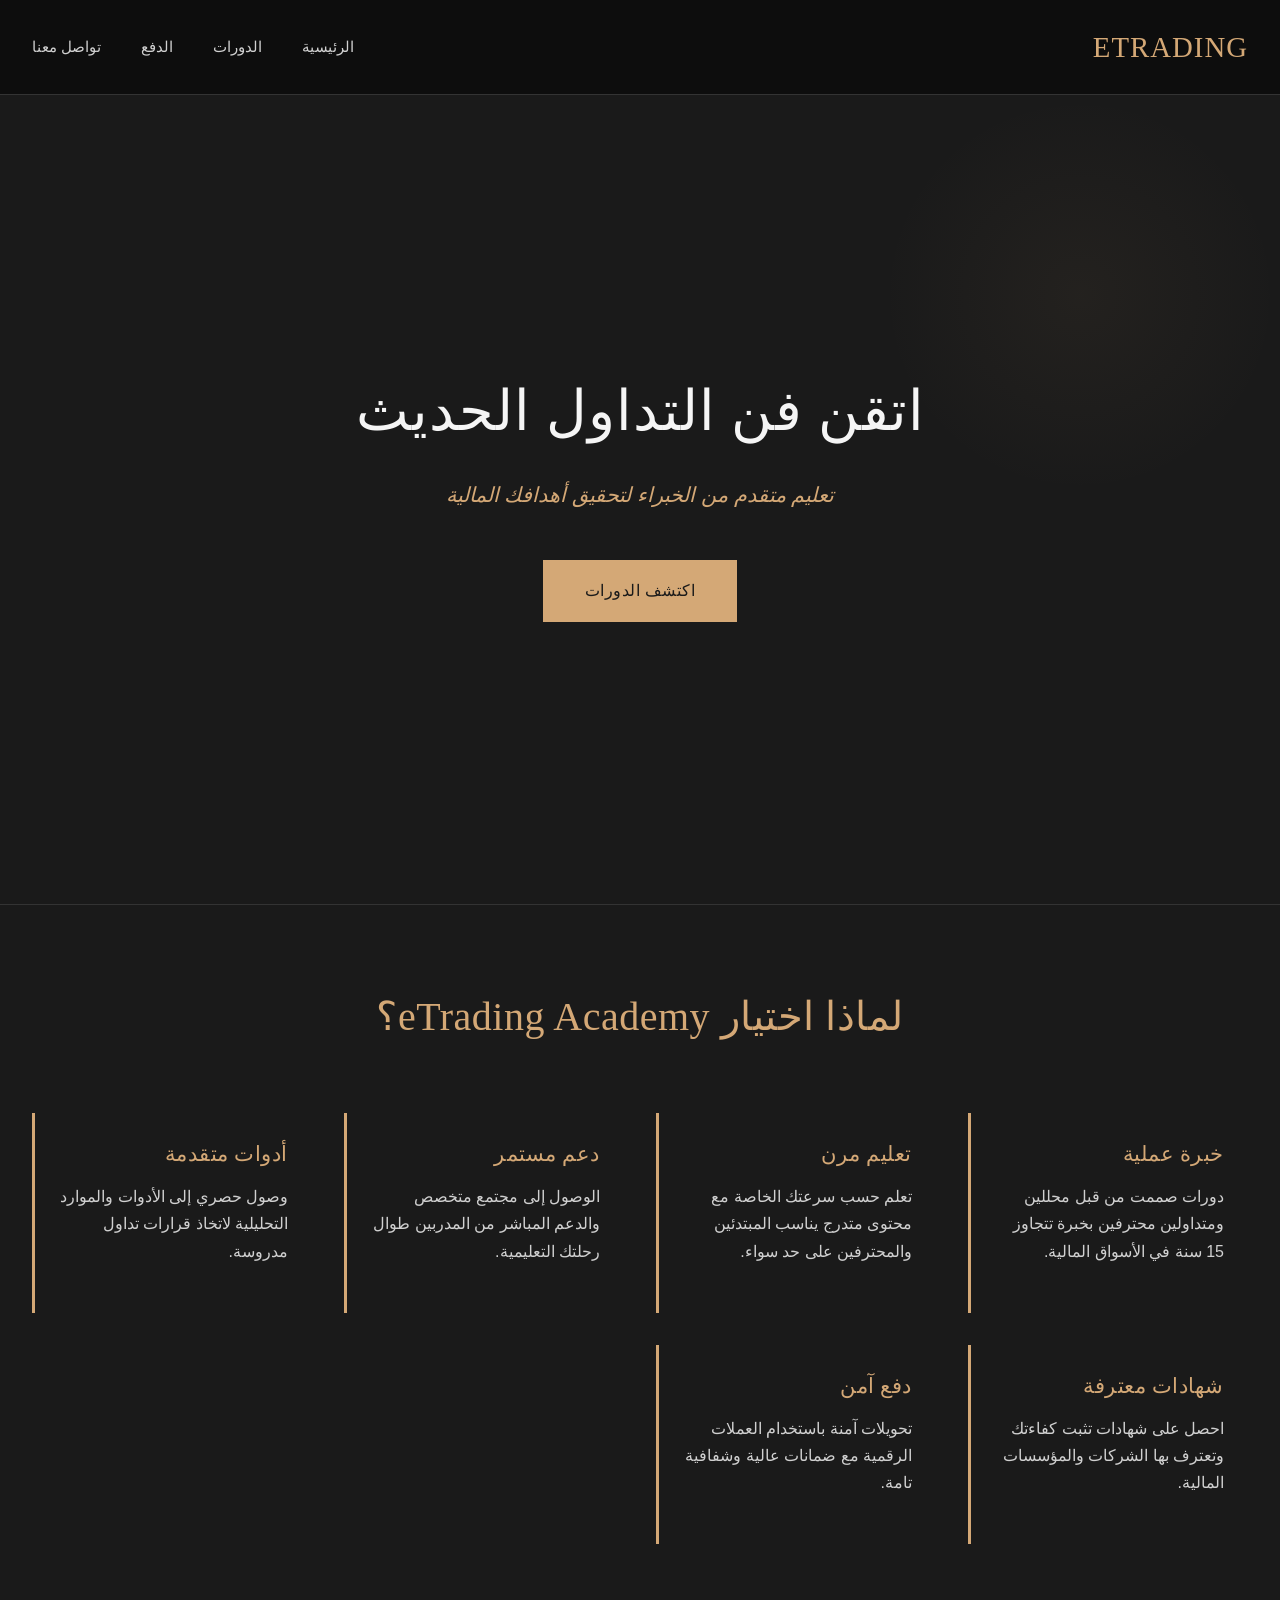
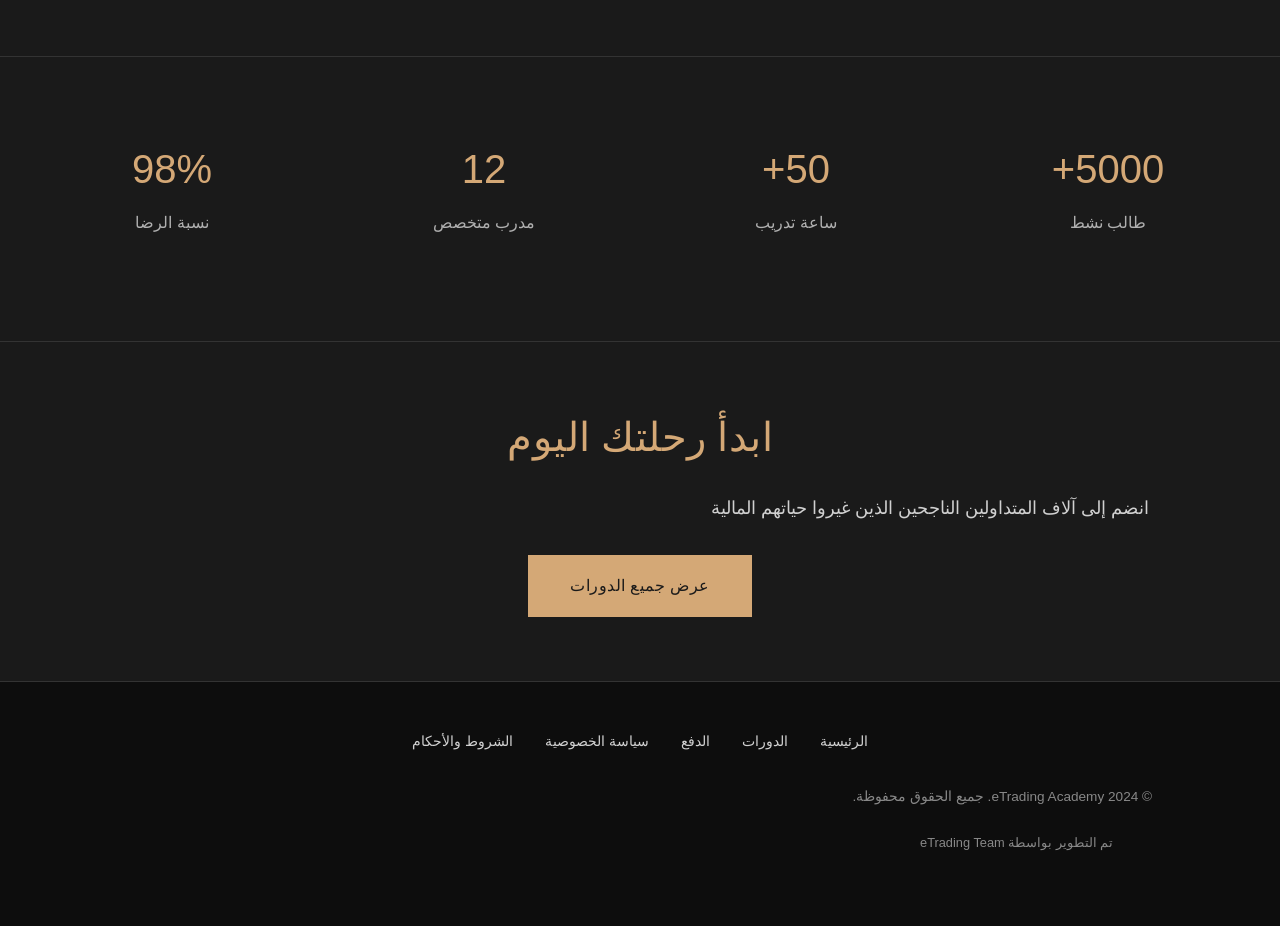
==== index.html @ ca40cffa "Add files via upload" ====
<!DOCTYPE html>
<html lang="ar" dir="rtl">
<head>
  <meta charset="UTF-8">
  <meta name="viewport" content="width=device-width, initial-scale=1.0">
  <meta name="description" content="أكاديمية إيترايدينج - تعليم التداول الاحترافي">
  <title>eTrading Academy - أكاديمية التداول الاحترافية</title>
  <link rel="stylesheet" href="styles.css">
</head>
<body>
  <!-- Navigation -->
  <header>
    <nav class="container">
      <a href="index.html" class="logo">ETRADING</a>
      <ul>
        <li><a href="index.html">الرئيسية</a></li>
        <li><a href="courses.html">الدورات</a></li>
        <li><a href="payment.html">الدفع</a></li>
        <li><a href="#contact">تواصل معنا</a></li>
      </ul>
    </nav>
  </header>

  <!-- Hero Section -->
  <section class="hero">
    <div class="hero-content container">
      <h1>اتقن فن التداول الحديث</h1>
      <p class="hero-subtitle">تعليم متقدم من الخبراء لتحقيق أهدافك المالية</p>
      <a href="courses.html" class="cta-button">اكتشف الدورات</a>
    </div>
  </section>

  <!-- Introduction Section -->
  <section id="about">
    <div class="container">
      <h2>لماذا اختيار eTrading Academy؟</h2>
      <div style="display: grid; grid-template-columns: repeat(auto-fit, minmax(250px, 1fr)); gap: 2rem; margin-bottom: 2rem;">
        
        <div style="padding: 1.5rem; border-left: 3px solid #d4a876;">
          <h3 style="color: #d4a876; font-size: 1.3rem; margin-bottom: 0.8rem;">خبرة عملية</h3>
          <p>دورات صممت من قبل محللين ومتداولين محترفين بخبرة تتجاوز 15 سنة في الأسواق المالية.</p>
        </div>

        <div style="padding: 1.5rem; border-left: 3px solid #d4a876;">
          <h3 style="color: #d4a876; font-size: 1.3rem; margin-bottom: 0.8rem;">تعليم مرن</h3>
          <p>تعلم حسب سرعتك الخاصة مع محتوى متدرج يناسب المبتدئين والمحترفين على حد سواء.</p>
        </div>

        <div style="padding: 1.5rem; border-left: 3px solid #d4a876;">
          <h3 style="color: #d4a876; font-size: 1.3rem; margin-bottom: 0.8rem;">دعم مستمر</h3>
          <p>الوصول إلى مجتمع متخصص والدعم المباشر من المدربين طوال رحلتك التعليمية.</p>
        </div>

        <div style="padding: 1.5rem; border-left: 3px solid #d4a876;">
          <h3 style="color: #d4a876; font-size: 1.3rem; margin-bottom: 0.8rem;">أدوات متقدمة</h3>
          <p>وصول حصري إلى الأدوات والموارد التحليلية لاتخاذ قرارات تداول مدروسة.</p>
        </div>

        <div style="padding: 1.5rem; border-left: 3px solid #d4a876;">
          <h3 style="color: #d4a876; font-size: 1.3rem; margin-bottom: 0.8rem;">شهادات معترفة</h3>
          <p>احصل على شهادات تثبت كفاءتك وتعترف بها الشركات والمؤسسات المالية.</p>
        </div>

        <div style="padding: 1.5rem; border-left: 3px solid #d4a876;">
          <h3 style="color: #d4a876; font-size: 1.3rem; margin-bottom: 0.8rem;">دفع آمن</h3>
          <p>تحويلات آمنة باستخدام العملات الرقمية مع ضمانات عالية وشفافية تامة.</p>
        </div>

      </div>
    </div>
  </section>

  <!-- Quick Stats Section -->
  <section style="padding: 5rem 0; border-bottom: 1px solid #333;">
    <div class="container">
      <div style="display: grid; grid-template-columns: repeat(auto-fit, minmax(200px, 1fr)); gap: 2rem; text-align: center;">
        
        <div>
          <div style="font-size: 2.5rem; color: #d4a876; margin-bottom: 0.5rem; font-weight: 300;">5000+</div>
          <p style="color: #b0b0b0;">طالب نشط</p>
        </div>

        <div>
          <div style="font-size: 2.5rem; color: #d4a876; margin-bottom: 0.5rem; font-weight: 300;">50+</div>
          <p style="color: #b0b0b0;">ساعة تدريب</p>
        </div>

        <div>
          <div style="font-size: 2.5rem; color: #d4a876; margin-bottom: 0.5rem; font-weight: 300;">12</div>
          <p style="color: #b0b0b0;">مدرب متخصص</p>
        </div>

        <div>
          <div style="font-size: 2.5rem; color: #d4a876; margin-bottom: 0.5rem; font-weight: 300;">98%</div>
          <p style="color: #b0b0b0;">نسبة الرضا</p>
        </div>

      </div>
    </div>
  </section>

  <!-- CTA Section -->
  <section style="padding: 4rem 0; border-bottom: none;">
    <div class="container" style="text-align: center;">
      <h2 style="margin-bottom: 1.5rem;">ابدأ رحلتك اليوم</h2>
      <p style="font-size: 1.1rem; margin-bottom: 2rem; color: #d0d0d0;">انضم إلى آلاف المتداولين الناجحين الذين غيروا حياتهم المالية</p>
      <a href="courses.html" class="cta-button">عرض جميع الدورات</a>
    </div>
  </section>

  <!-- Footer -->
  <footer id="contact">
    <div class="footer-content">
      <div class="footer-links">
        <a href="index.html">الرئيسية</a>
        <a href="courses.html">الدورات</a>
        <a href="payment.html">الدفع</a>
        <a href="#">سياسة الخصوصية</a>
        <a href="#">الشروط والأحكام</a>
      </div>
      <p class="footer-text">© 2024 eTrading Academy. جميع الحقوق محفوظة.</p>
      <p class="footer-text" style="margin-top: 1rem; font-size: 0.8rem;">تم التطوير بواسطة eTrading Team</p>
    </div>
  </footer>
</body>
</html>
---- styles.css ----
/* eTrading Academy - Minimalist Luxury Design */

* {
  margin: 0;
  padding: 0;
  box-sizing: border-box;
}

html {
  scroll-behavior: smooth;
}

body {
  font-family: -apple-system, BlinkMacSystemFont, 'Segoe UI', Roboto, 'Helvetica Neue', Arial, sans-serif;
  background-color: #1a1a1a;
  color: #f5f5f5;
  line-height: 1.6;
  overflow-x: hidden;
}

/* Typography */
h1, h2, h3 {
  font-family: 'Georgia', 'Garamond', serif;
  font-weight: 400;
  letter-spacing: 0.5px;
  margin-bottom: 1.5rem;
}

h1 {
  font-size: 3.5rem;
  line-height: 1.2;
  color: #f5f5f5;
  margin-bottom: 1rem;
}

h2 {
  font-size: 2.5rem;
  color: #d4a876;
  margin-bottom: 2rem;
}

h3 {
  font-size: 1.5rem;
  color: #d4a876;
  margin-bottom: 1rem;
}

p {
  font-size: 1rem;
  line-height: 1.7;
  color: #d0d0d0;
  margin-bottom: 1.5rem;
  max-width: 65ch;
}

/* Header & Navigation */
header {
  background-color: #0d0d0d;
  padding: 1.5rem 0;
  position: sticky;
  top: 0;
  z-index: 100;
  border-bottom: 1px solid #333;
}

nav {
  max-width: 1400px;
  margin: 0 auto;
  padding: 0 2rem;
  display: flex;
  justify-content: space-between;
  align-items: center;
}

.logo {
  font-family: 'Georgia', serif;
  font-size: 1.8rem;
  font-weight: 400;
  color: #d4a876;
  letter-spacing: 1px;
  text-decoration: none;
}

nav ul {
  list-style: none;
  display: flex;
  gap: 2.5rem;
}

nav a {
  color: #d0d0d0;
  text-decoration: none;
  font-size: 0.95rem;
  transition: color 0.3s ease;
  position: relative;
}

nav a:hover {
  color: #d4a876;
}

nav a::after {
  content: '';
  position: absolute;
  bottom: -5px;
  left: 0;
  width: 0;
  height: 1px;
  background-color: #d4a876;
  transition: width 0.3s ease;
}

nav a:hover::after {
  width: 100%;
}

/* Main Container */
.container {
  max-width: 1400px;
  margin: 0 auto;
  padding: 0 2rem;
}

/* Hero Section */
.hero {
  padding: 6rem 0;
  text-align: center;
  min-height: 90vh;
  display: flex;
  flex-direction: column;
  justify-content: center;
  align-items: center;
  border-bottom: 1px solid #333;
  position: relative;
}

.hero::before {
  content: '';
  position: absolute;
  top: 0;
  right: 0;
  width: 400px;
  height: 400px;
  background: radial-gradient(circle, rgba(212, 168, 118, 0.05) 0%, rgba(212, 168, 118, 0) 70%);
  border-radius: 50%;
  pointer-events: none;
}

.hero-content {
  position: relative;
  z-index: 1;
}

.hero h1 {
  color: #f5f5f5;
  margin-bottom: 2rem;
  letter-spacing: 1px;
}

.hero-subtitle {
  font-size: 1.3rem;
  color: #d4a876;
  font-style: italic;
  margin-bottom: 3rem;
  font-weight: 300;
}

.cta-button {
  display: inline-block;
  padding: 1rem 2.5rem;
  background-color: #d4a876;
  color: #1a1a1a;
  text-decoration: none;
  font-size: 1rem;
  font-weight: 500;
  letter-spacing: 0.5px;
  transition: all 0.3s ease;
  border: 2px solid #d4a876;
  cursor: pointer;
}

.cta-button:hover {
  background-color: transparent;
  color: #d4a876;
}

/* Section Spacing */
section {
  padding: 5rem 0;
  border-bottom: 1px solid #333;
}

section:last-child {
  border-bottom: none;
}

section h2 {
  text-align: center;
  margin-bottom: 4rem;
}

/* Courses Section */
.courses-grid {
  display: grid;
  grid-template-columns: repeat(auto-fit, minmax(300px, 1fr));
  gap: 2rem;
  margin-bottom: 3rem;
}

.course-card {
  background-color: #252525;
  padding: 2.5rem;
  border: 1px solid #333;
  transition: all 0.3s ease;
  position: relative;
  overflow: hidden;
}

.course-card::before {
  content: '';
  position: absolute;
  top: 0;
  left: 0;
  width: 100%;
  height: 3px;
  background-color: #d4a876;
  transform: scaleX(0);
  transform-origin: left;
  transition: transform 0.3s ease;
}

.course-card:hover {
  border-color: #d4a876;
  background-color: #2a2a2a;
}

.course-card:hover::before {
  transform: scaleX(1);
}

.level-badge {
  display: inline-block;
  background-color: #d4a876;
  color: #1a1a1a;
  padding: 0.5rem 1rem;
  font-size: 0.75rem;
  font-weight: 600;
  letter-spacing: 1px;
  margin-bottom: 1rem;
}

.course-card h3 {
  margin-bottom: 1rem;
  color: #f5f5f5;
}

.course-description {
  color: #b0b0b0;
  font-size: 0.95rem;
  line-height: 1.6;
  margin-bottom: 1.5rem;
}

.course-features {
  list-style: none;
  margin-bottom: 2rem;
}

.course-features li {
  color: #a0a0a0;
  padding: 0.4rem 0;
  font-size: 0.9rem;
  border-bottom: 1px solid #333;
}

.course-features li:last-child {
  border-bottom: none;
}

.course-features li::before {
  content: '◆';
  color: #d4a876;
  margin-right: 0.7rem;
}

/* Payment Section */
.payment-methods {
  display: grid;
  grid-template-columns: repeat(auto-fit, minmax(280px, 1fr));
  gap: 2rem;
  margin-bottom: 3rem;
}

.payment-card {
  background-color: #252525;
  padding: 2rem;
  border: 1px solid #333;
  text-align: center;
  transition: all 0.3s ease;
}

.payment-card:hover {
  border-color: #d4a876;
  background-color: #2a2a2a;
}

.payment-icon {
  font-size: 3rem;
  margin-bottom: 1rem;
  color: #d4a876;
}

.payment-card h3 {
  color: #f5f5f5;
  margin-bottom: 1rem;
}

.payment-info {
  color: #b0b0b0;
  font-size: 0.9rem;
  margin-bottom: 1.5rem;
  line-height: 1.6;
}

.wallet-address {
  background-color: #1a1a1a;
  padding: 1rem;
  border-radius: 0;
  border: 1px solid #d4a876;
  color: #d4a876;
  font-family: 'Courier New', monospace;
  font-size: 0.8rem;
  word-break: break-all;
  margin-top: 1rem;
}

/* Security Info */
.security-notice {
  background-color: #2a2a2a;
  border-left: 3px solid #d4a876;
  padding: 1.5rem;
  margin-top: 3rem;
  border-radius: 0;
}

.security-notice h3 {
  color: #d4a876;
  margin-top: 0;
}

.security-notice p {
  color: #b0b0b0;
  font-size: 0.95rem;
}

/* Footer */
footer {
  background-color: #0d0d0d;
  padding: 3rem 0;
  border-top: 1px solid #333;
  text-align: center;
}

.footer-content {
  max-width: 1400px;
  margin: 0 auto;
  padding: 0 2rem;
}

.footer-links {
  display: flex;
  justify-content: center;
  gap: 2rem;
  margin-bottom: 2rem;
  flex-wrap: wrap;
}

.footer-links a {
  color: #d0d0d0;
  text-decoration: none;
  font-size: 0.9rem;
  transition: color 0.3s ease;
}

.footer-links a:hover {
  color: #d4a876;
}

.footer-text {
  color: #888;
  font-size: 0.85rem;
}

/* Responsive Design */
@media (max-width: 768px) {
  h1 {
    font-size: 2.5rem;
  }

  h2 {
    font-size: 2rem;
  }

  h3 {
    font-size: 1.2rem;
  }

  nav ul {
    gap: 1.5rem;
    font-size: 0.9rem;
  }

  .hero {
    padding: 3rem 0;
    min-height: auto;
  }

  .hero h1 {
    margin-bottom: 1rem;
  }

  .hero-subtitle {
    font-size: 1rem;
  }

  section {
    padding: 3rem 0;
  }

  .cta-button {
    padding: 0.8rem 2rem;
    font-size: 0.9rem;
  }

  .courses-grid,
  .payment-methods {
    grid-template-columns: 1fr;
  }

  .footer-links {
    gap: 1rem;
    flex-direction: column;
  }
}

@media (max-width: 480px) {
  h1 {
    font-size: 1.8rem;
  }

  h2 {
    font-size: 1.5rem;
  }

  .container {
    padding: 0 1rem;
  }

  nav {
    padding: 0 1rem;
    flex-direction: column;
    gap: 1rem;
  }

  nav ul {
    flex-direction: column;
    gap: 1rem;
  }

  .hero h1 {
    font-size: 1.8rem;
  }

  .hero-subtitle {
    font-size: 0.95rem;
  }
}
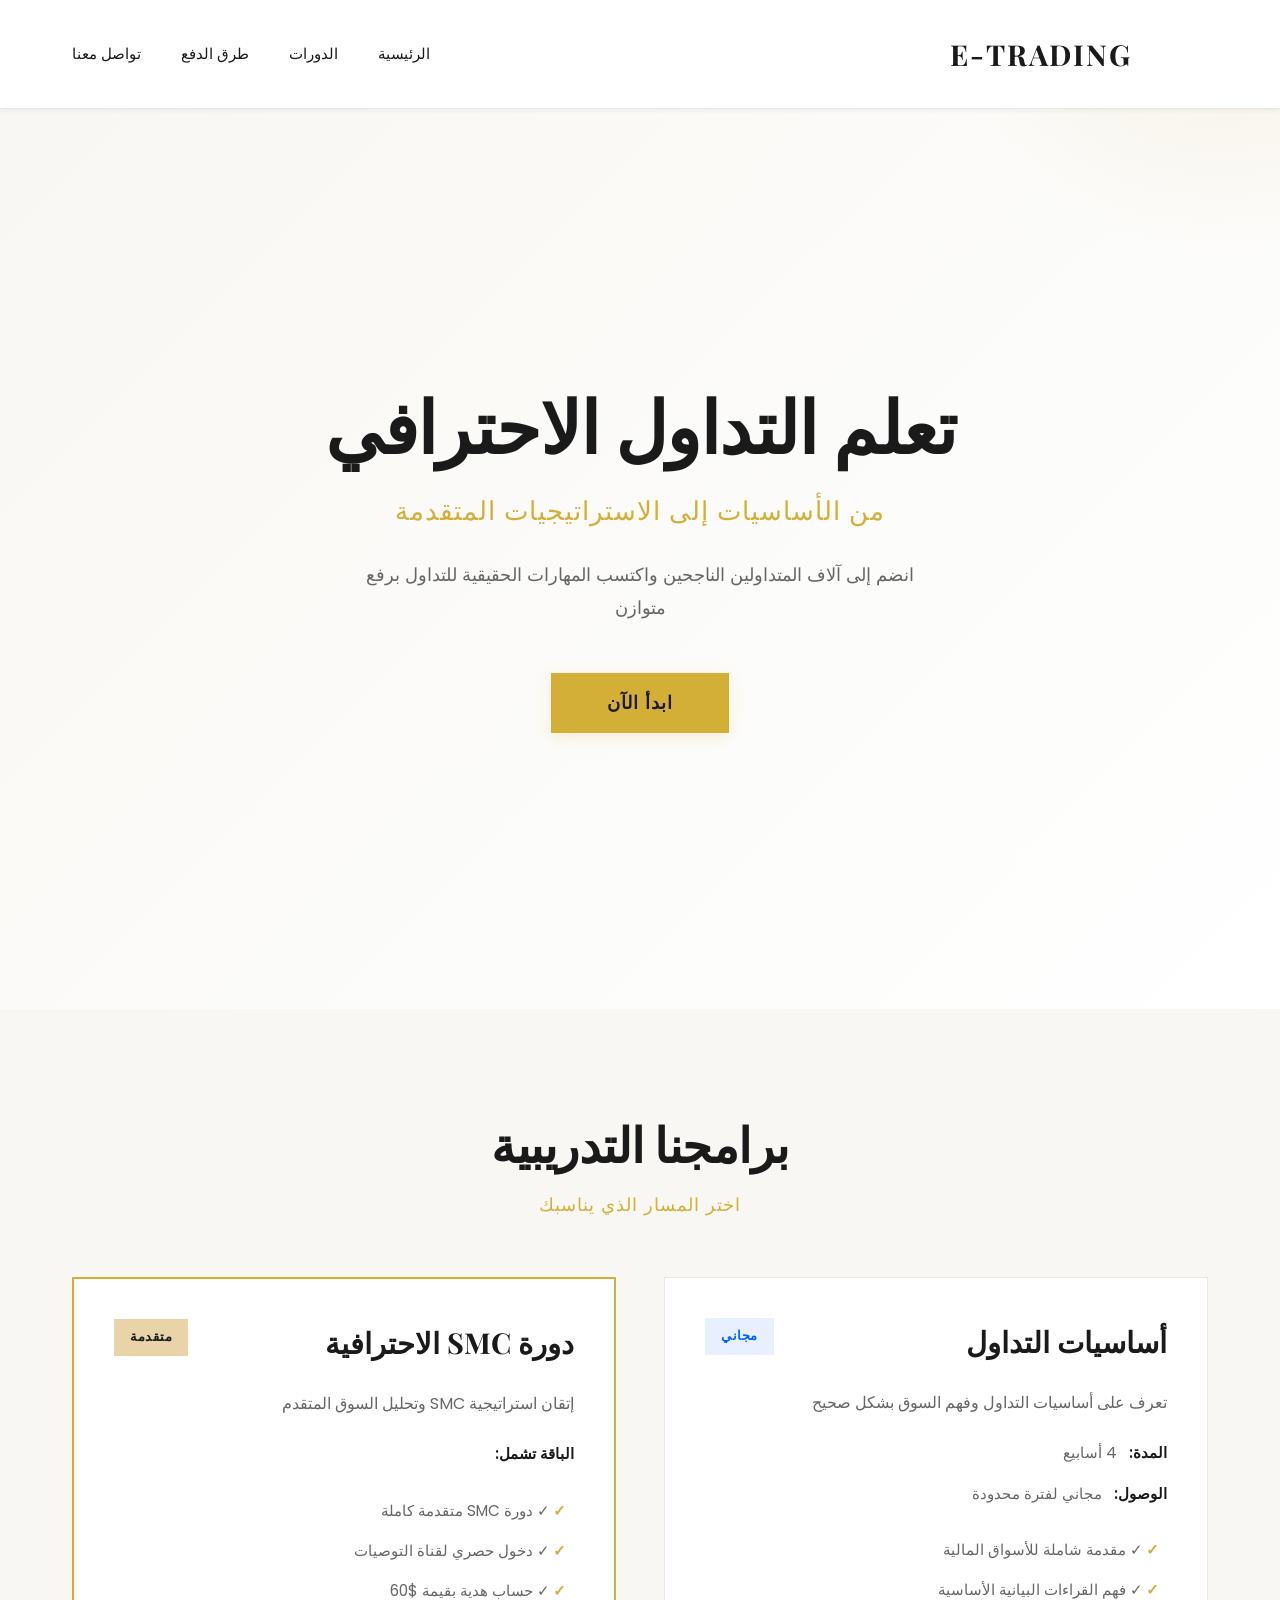
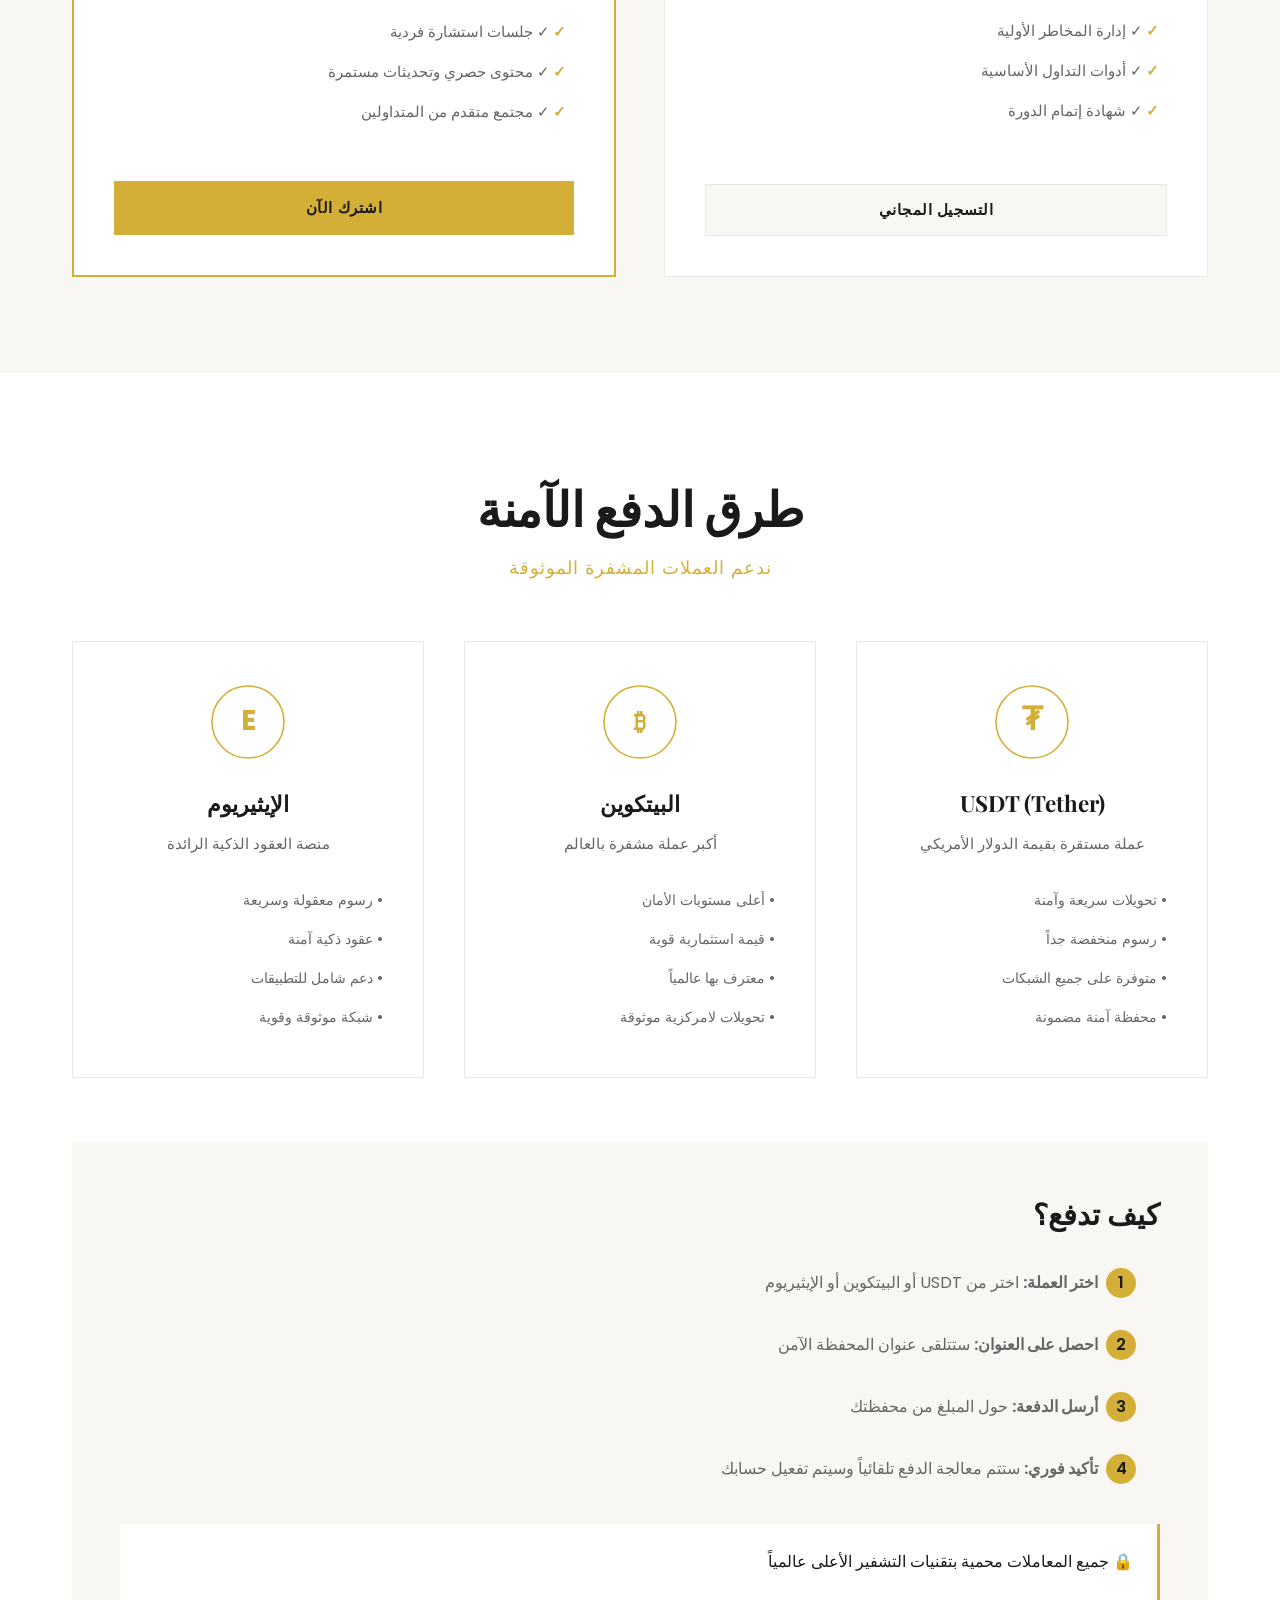
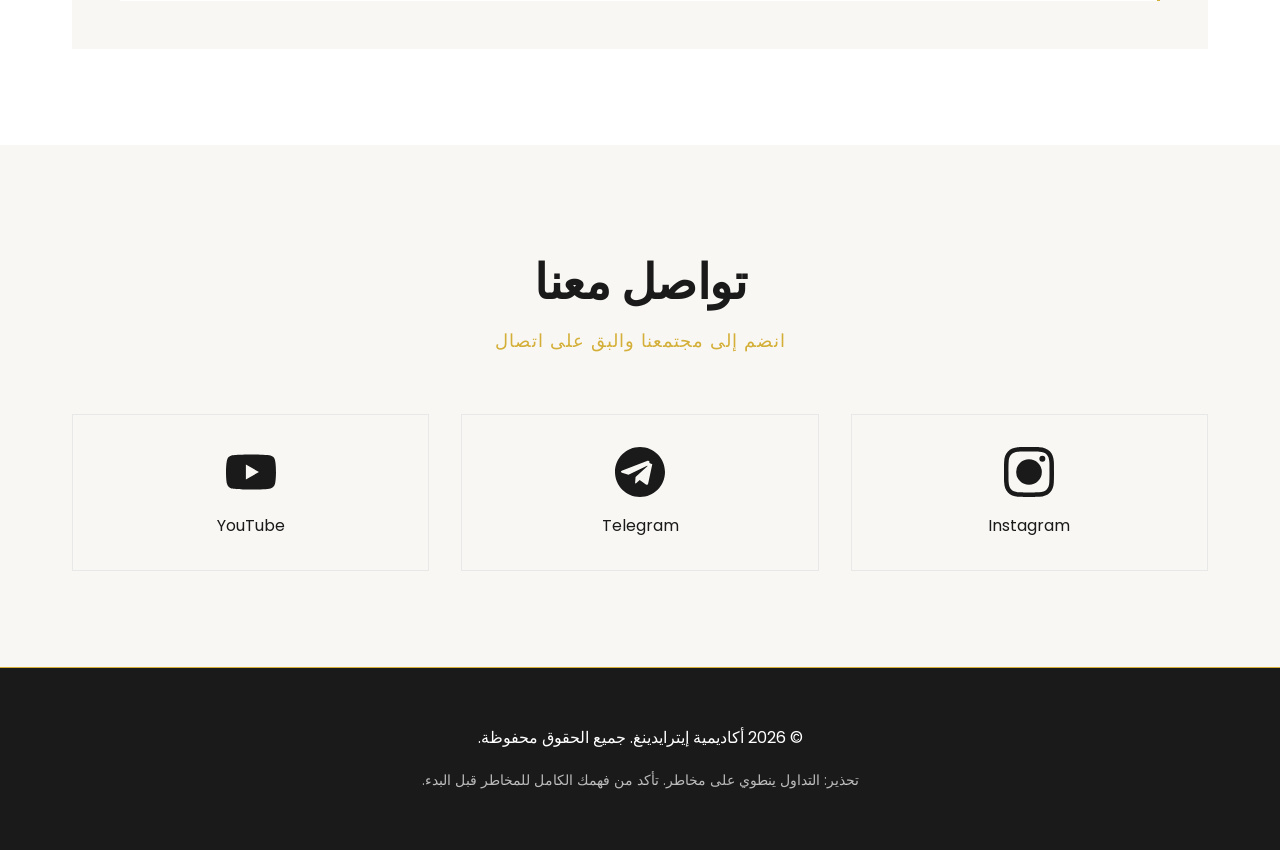
==== commit 22b8efc7: "Add files via upload" ====
--- a/index.html
+++ b/index.html
@@ -1,126 +1,215 @@
 <!DOCTYPE html>
 <html lang="ar" dir="rtl">
 <head>
-  <meta charset="UTF-8">
-  <meta name="viewport" content="width=device-width, initial-scale=1.0">
-  <meta name="description" content="أكاديمية إيترايدينج - تعليم التداول الاحترافي">
-  <title>eTrading Academy - أكاديمية التداول الاحترافية</title>
-  <link rel="stylesheet" href="styles.css">
+    <meta charset="UTF-8">
+    <meta name="viewport" content="width=device-width, initial-scale=1.0">
+    <title>أكاديمية إيترايدينغ - تعليم التداول الاحترافي</title>
+    <link rel="stylesheet" href="style.css">
+    <link href="https://fonts.googleapis.com/css2?family=Playfair+Display:wght@700&family=Poppins:wght@300;400;600&display=swap" rel="stylesheet">
 </head>
 <body>
-  <!-- Navigation -->
-  <header>
-    <nav class="container">
-      <a href="index.html" class="logo">ETRADING</a>
-      <ul>
-        <li><a href="index.html">الرئيسية</a></li>
-        <li><a href="courses.html">الدورات</a></li>
-        <li><a href="payment.html">الدفع</a></li>
-        <li><a href="#contact">تواصل معنا</a></li>
-      </ul>
-    </nav>
-  </header>
-
-  <!-- Hero Section -->
-  <section class="hero">
-    <div class="hero-content container">
-      <h1>اتقن فن التداول الحديث</h1>
-      <p class="hero-subtitle">تعليم متقدم من الخبراء لتحقيق أهدافك المالية</p>
-      <a href="courses.html" class="cta-button">اكتشف الدورات</a>
-    </div>
-  </section>
-
-  <!-- Introduction Section -->
-  <section id="about">
-    <div class="container">
-      <h2>لماذا اختيار eTrading Academy؟</h2>
-      <div style="display: grid; grid-template-columns: repeat(auto-fit, minmax(250px, 1fr)); gap: 2rem; margin-bottom: 2rem;">
-        
-        <div style="padding: 1.5rem; border-left: 3px solid #d4a876;">
-          <h3 style="color: #d4a876; font-size: 1.3rem; margin-bottom: 0.8rem;">خبرة عملية</h3>
-          <p>دورات صممت من قبل محللين ومتداولين محترفين بخبرة تتجاوز 15 سنة في الأسواق المالية.</p>
-        </div>
-
-        <div style="padding: 1.5rem; border-left: 3px solid #d4a876;">
-          <h3 style="color: #d4a876; font-size: 1.3rem; margin-bottom: 0.8rem;">تعليم مرن</h3>
-          <p>تعلم حسب سرعتك الخاصة مع محتوى متدرج يناسب المبتدئين والمحترفين على حد سواء.</p>
-        </div>
-
-        <div style="padding: 1.5rem; border-left: 3px solid #d4a876;">
-          <h3 style="color: #d4a876; font-size: 1.3rem; margin-bottom: 0.8rem;">دعم مستمر</h3>
-          <p>الوصول إلى مجتمع متخصص والدعم المباشر من المدربين طوال رحلتك التعليمية.</p>
-        </div>
-
-        <div style="padding: 1.5rem; border-left: 3px solid #d4a876;">
-          <h3 style="color: #d4a876; font-size: 1.3rem; margin-bottom: 0.8rem;">أدوات متقدمة</h3>
-          <p>وصول حصري إلى الأدوات والموارد التحليلية لاتخاذ قرارات تداول مدروسة.</p>
-        </div>
-
-        <div style="padding: 1.5rem; border-left: 3px solid #d4a876;">
-          <h3 style="color: #d4a876; font-size: 1.3rem; margin-bottom: 0.8rem;">شهادات معترفة</h3>
-          <p>احصل على شهادات تثبت كفاءتك وتعترف بها الشركات والمؤسسات المالية.</p>
-        </div>
-
-        <div style="padding: 1.5rem; border-left: 3px solid #d4a876;">
-          <h3 style="color: #d4a876; font-size: 1.3rem; margin-bottom: 0.8rem;">دفع آمن</h3>
-          <p>تحويلات آمنة باستخدام العملات الرقمية مع ضمانات عالية وشفافية تامة.</p>
-        </div>
-
-      </div>
-    </div>
-  </section>
-
-  <!-- Quick Stats Section -->
-  <section style="padding: 5rem 0; border-bottom: 1px solid #333;">
-    <div class="container">
-      <div style="display: grid; grid-template-columns: repeat(auto-fit, minmax(200px, 1fr)); gap: 2rem; text-align: center;">
-        
-        <div>
-          <div style="font-size: 2.5rem; color: #d4a876; margin-bottom: 0.5rem; font-weight: 300;">5000+</div>
-          <p style="color: #b0b0b0;">طالب نشط</p>
-        </div>
-
-        <div>
-          <div style="font-size: 2.5rem; color: #d4a876; margin-bottom: 0.5rem; font-weight: 300;">50+</div>
-          <p style="color: #b0b0b0;">ساعة تدريب</p>
-        </div>
-
-        <div>
-          <div style="font-size: 2.5rem; color: #d4a876; margin-bottom: 0.5rem; font-weight: 300;">12</div>
-          <p style="color: #b0b0b0;">مدرب متخصص</p>
-        </div>
-
-        <div>
-          <div style="font-size: 2.5rem; color: #d4a876; margin-bottom: 0.5rem; font-weight: 300;">98%</div>
-          <p style="color: #b0b0b0;">نسبة الرضا</p>
-        </div>
-
-      </div>
-    </div>
-  </section>
-
-  <!-- CTA Section -->
-  <section style="padding: 4rem 0; border-bottom: none;">
-    <div class="container" style="text-align: center;">
-      <h2 style="margin-bottom: 1.5rem;">ابدأ رحلتك اليوم</h2>
-      <p style="font-size: 1.1rem; margin-bottom: 2rem; color: #d0d0d0;">انضم إلى آلاف المتداولين الناجحين الذين غيروا حياتهم المالية</p>
-      <a href="courses.html" class="cta-button">عرض جميع الدورات</a>
-    </div>
-  </section>
-
-  <!-- Footer -->
-  <footer id="contact">
-    <div class="footer-content">
-      <div class="footer-links">
-        <a href="index.html">الرئيسية</a>
-        <a href="courses.html">الدورات</a>
-        <a href="payment.html">الدفع</a>
-        <a href="#">سياسة الخصوصية</a>
-        <a href="#">الشروط والأحكام</a>
-      </div>
-      <p class="footer-text">© 2024 eTrading Academy. جميع الحقوق محفوظة.</p>
-      <p class="footer-text" style="margin-top: 1rem; font-size: 0.8rem;">تم التطوير بواسطة eTrading Team</p>
-    </div>
-  </footer>
+    <!-- Header -->
+    <header class="header">
+        <div class="header-container">
+            <div class="logo-section">
+                <img src="[data-uri]" alt="E-TRADING Logo" class="logo">
+                <h1 class="logo-text">E-TRADING</h1>
+            </div>
+            <nav class="nav-menu" id="navMenu">
+                <a href="#home" class="nav-link">الرئيسية</a>
+                <a href="#courses" class="nav-link">الدورات</a>
+                <a href="#payment" class="nav-link">طرق الدفع</a>
+                <a href="#contact" class="nav-link">تواصل معنا</a>
+            </nav>
+            <button class="menu-toggle" id="menuToggle">
+                <span></span>
+                <span></span>
+                <span></span>
+            </button>
+        </div>
+    </header>
+
+    <!-- Hero Section -->
+    <section class="hero" id="home">
+        <div class="hero-content">
+            <h2 class="hero-title">تعلم التداول الاحترافي</h2>
+            <p class="hero-subtitle">من الأساسيات إلى الاستراتيجيات المتقدمة</p>
+            <p class="hero-description">انضم إلى آلاف المتداولين الناجحين واكتسب المهارات الحقيقية للتداول برفع متوازن</p>
+            <button class="cta-button">ابدأ الآن</button>
+        </div>
+    </section>
+
+    <!-- Courses Section -->
+    <section class="courses" id="courses">
+        <div class="section-container">
+            <h2 class="section-title">برامجنا التدريبية</h2>
+            <p class="section-subtitle">اختر المسار الذي يناسبك</p>
+            
+            <div class="courses-grid">
+                <!-- Course 1 -->
+                <div class="course-card basic">
+                    <div class="course-header">
+                        <h3 class="course-title">أساسيات التداول</h3>
+                        <span class="course-badge">مجاني</span>
+                    </div>
+                    <div class="course-content">
+                        <p class="course-description">تعرف على أساسيات التداول وفهم السوق بشكل صحيح</p>
+                        <div class="course-info-block">
+                            <span class="info-label">المدة:</span>
+                            <span class="info-value">4 أسابيع</span>
+                        </div>
+                        <div class="course-info-block">
+                            <span class="info-label">الوصول:</span>
+                            <span class="info-value">مجاني لفترة محدودة</span>
+                        </div>
+                        <ul class="course-features">
+                            <li>✓ مقدمة شاملة للأسواق المالية</li>
+                            <li>✓ فهم القراءات البيانية الأساسية</li>
+                            <li>✓ إدارة المخاطر الأولية</li>
+                            <li>✓ أدوات التداول الأساسية</li>
+                            <li>✓ شهادة إتمام الدورة</li>
+                        </ul>
+                    </div>
+                    <button class="course-btn basic-btn">التسجيل المجاني</button>
+                </div>
+
+                <!-- Course 2 -->
+                <div class="course-card premium">
+                    <div class="course-header">
+                        <h3 class="course-title">دورة SMC الاحترافية</h3>
+                        <span class="course-badge premium-badge">متقدمة</span>
+                    </div>
+                    <div class="course-content">
+                        <p class="course-description">إتقان استراتيجية SMC وتحليل السوق المتقدم</p>
+                        <div class="course-info-block">
+                            <span class="info-label">الباقة تشمل:</span>
+                        </div>
+                        <ul class="course-features premium-features">
+                            <li>✓ دورة SMC متقدمة كاملة</li>
+                            <li>✓ دخول حصري لقناة التوصيات</li>
+                            <li>✓ حساب هدية بقيمة $60</li>
+                            <li>✓ جلسات استشارة فردية</li>
+                            <li>✓ محتوى حصري وتحديثات مستمرة</li>
+                            <li>✓ مجتمع متقدم من المتداولين</li>
+                        </ul>
+                    </div>
+                    <button class="course-btn premium-btn">اشترك الآن</button>
+                </div>
+            </div>
+        </div>
+    </section>
+
+    <!-- Payment Methods Section -->
+    <section class="payment" id="payment">
+        <div class="section-container">
+            <h2 class="section-title">طرق الدفع الآمنة</h2>
+            <p class="section-subtitle">ندعم العملات المشفرة الموثوقة</p>
+            
+            <div class="payment-grid">
+                <div class="payment-method">
+                    <div class="payment-icon">
+                        <svg viewBox="0 0 100 100" xmlns="http://www.w3.org/2000/svg">
+                            <circle cx="50" cy="50" r="45" fill="none" stroke="currentColor" stroke-width="2"/>
+                            <text x="50" y="60" text-anchor="middle" font-size="40" font-weight="bold" fill="currentColor">₮</text>
+                        </svg>
+                    </div>
+                    <h3 class="payment-title">USDT (Tether)</h3>
+                    <p class="payment-description">عملة مستقرة بقيمة الدولار الأمريكي</p>
+                    <ul class="payment-benefits">
+                        <li>• تحويلات سريعة وآمنة</li>
+                        <li>• رسوم منخفضة جداً</li>
+                        <li>• متوفرة على جميع الشبكات</li>
+                        <li>• محفظة آمنة مضمونة</li>
+                    </ul>
+                </div>
+
+                <div class="payment-method">
+                    <div class="payment-icon">
+                        <svg viewBox="0 0 100 100" xmlns="http://www.w3.org/2000/svg">
+                            <circle cx="50" cy="50" r="45" fill="none" stroke="currentColor" stroke-width="2"/>
+                            <text x="50" y="60" text-anchor="middle" font-size="30" font-weight="bold" fill="currentColor">₿</text>
+                        </svg>
+                    </div>
+                    <h3 class="payment-title">البيتكوين</h3>
+                    <p class="payment-description">أكبر عملة مشفرة بالعالم</p>
+                    <ul class="payment-benefits">
+                        <li>• أعلى مستويات الأمان</li>
+                        <li>• قيمة استثمارية قوية</li>
+                        <li>• معترف بها عالمياً</li>
+                        <li>• تحويلات لامركزية موثوقة</li>
+                    </ul>
+                </div>
+
+                <div class="payment-method">
+                    <div class="payment-icon">
+                        <svg viewBox="0 0 100 100" xmlns="http://www.w3.org/2000/svg">
+                            <circle cx="50" cy="50" r="45" fill="none" stroke="currentColor" stroke-width="2"/>
+                            <text x="50" y="60" text-anchor="middle" font-size="35" font-weight="bold" fill="currentColor">E</text>
+                        </svg>
+                    </div>
+                    <h3 class="payment-title">الإيثيريوم</h3>
+                    <p class="payment-description">منصة العقود الذكية الرائدة</p>
+                    <ul class="payment-benefits">
+                        <li>• رسوم معقولة وسريعة</li>
+                        <li>• عقود ذكية آمنة</li>
+                        <li>• دعم شامل للتطبيقات</li>
+                        <li>• شبكة موثوقة وقوية</li>
+                    </ul>
+                </div>
+            </div>
+
+            <div class="payment-info">
+                <h3 class="info-title">كيف تدفع؟</h3>
+                <ol class="payment-steps">
+                    <li><strong>اختر العملة:</strong> اختر من USDT أو البيتكوين أو الإيثيريوم</li>
+                    <li><strong>احصل على العنوان:</strong> ستتلقى عنوان المحفظة الآمن</li>
+                    <li><strong>أرسل الدفعة:</strong> حول المبلغ من محفظتك</li>
+                    <li><strong>تأكيد فوري:</strong> ستتم معالجة الدفع تلقائياً وسيتم تفعيل حسابك</li>
+                </ol>
+                <p class="security-note">🔒 جميع المعاملات محمية بتقنيات التشفير الأعلى عالمياً</p>
+            </div>
+        </div>
+    </section>
+
+    <!-- Contact Section -->
+    <section class="contact" id="contact">
+        <div class="section-container">
+            <h2 class="section-title">تواصل معنا</h2>
+            <p class="section-subtitle">انضم إلى مجتمعنا والبق على اتصال</p>
+            
+            <div class="contact-grid">
+                <a href="https://www.instagram.com/etrading" target="_blank" class="contact-link instagram">
+                    <svg viewBox="0 0 24 24" fill="currentColor">
+                        <path d="M12 2.163c3.204 0 3.584.012 4.85.07 3.252.148 4.771 1.691 4.919 4.919.058 1.266.069 1.646.069 4.85 0 3.204-.012 3.584-.07 4.85-.149 3.225-1.664 4.771-4.919 4.919-1.266.058-1.644.07-4.85.07-3.204 0-3.584-.012-4.849-.07-3.26-.149-4.771-1.699-4.919-4.92-.058-1.265-.07-1.644-.07-4.849 0-3.204.013-3.583.07-4.849.149-3.227 1.664-4.771 4.919-4.919 1.266-.057 1.645-.069 4.849-.069zm0-2.163c-3.259 0-3.667.014-4.947.072-4.358.2-6.78 2.618-6.98 6.98-.059 1.281-.073 1.689-.073 4.948 0 3.259.014 3.668.072 4.948.2 4.358 2.618 6.78 6.98 6.98 1.281.058 1.689.072 4.948.072 3.259 0 3.668-.014 4.948-.072 4.354-.2 6.782-2.618 6.979-6.98.059-1.28.073-1.689.073-4.948 0-3.259-.014-3.667-.072-4.947-.196-4.354-2.617-6.78-6.979-6.98-1.281-.059-1.69-.073-4.949-.073zM5.838 12a6.162 6.162 0 1 1 12.324 0 6.162 6.162 0 0 1-12.324 0zM12 16a4 4 0 1 1 0-8 4 4 0 0 1 0 8zm4.965-10.322a1.44 1.44 0 1 1 2.881.001 1.44 1.44 0 0 1-2.881-.001z"/>
+                    </svg>
+                    <span>Instagram</span>
+                </a>
+
+                <a href="https://t.me/etrading" target="_blank" class="contact-link telegram">
+                    <svg viewBox="0 0 24 24" fill="currentColor">
+                        <path d="M12 0C5.373 0 0 5.373 0 12s5.373 12 12 12 12-5.373 12-12S18.627 0 12 0zm5.894 8.221l-1.97 9.28c-.145.658-.537.818-1.084.508l-3-2.21-1.446 1.394c-.14.146-.357.292-.748.292l.22-3.12 5.678-5.126c.25-.223-.054-.345-.385-.122L6.46 13.285l-3.106-.962c-.675-.215-.686-.675.15-.99l12.14-4.686c.563-.231 1.057.144.876 1.029z"/>
+                    </svg>
+                    <span>Telegram</span>
+                </a>
+
+                <a href="https://youtube.com/@etrading" target="_blank" class="contact-link youtube">
+                    <svg viewBox="0 0 24 24" fill="currentColor">
+                        <path d="M23.498 6.186a3.016 3.016 0 0 0-2.122-2.136C19.505 3.545 12 3.545 12 3.545s-7.505 0-9.377.505A3.017 3.017 0 0 0 .502 6.186C0 8.07 0 12 0 12s0 3.93.502 5.814a3.016 3.016 0 0 0 2.122 2.136c1.871.505 9.376.505 9.376.505s7.505 0 9.377-.505a3.015 3.015 0 0 0 2.122-2.136C24 15.93 24 12 24 12s0-3.93-.502-5.814zM9.545 15.568V8.432L15.818 12l-6.273 3.568z"/>
+                    </svg>
+                    <span>YouTube</span>
+                </a>
+            </div>
+        </div>
+    </section>
+
+    <!-- Footer -->
+    <footer class="footer">
+        <div class="footer-content">
+            <p>&copy; 2026 أكاديمية إيترايدينغ. جميع الحقوق محفوظة.</p>
+            <p class="disclaimer">تحذير: التداول ينطوي على مخاطر. تأكد من فهمك الكامل للمخاطر قبل البدء.</p>
+        </div>
+    </footer>
+
+    <script src="script.js"></script>
 </body>
 </html>
--- a/style.css
+++ b/style.css
@@ -0,0 +1,711 @@
+/* ===== Root & General Styles ===== */
+:root {
+    --primary-white: #FFFFFF;
+    --secondary-white: #F8F7F3;
+    --gold-primary: #D4AF37;
+    --gold-light: #E8D4A8;
+    --dark-text: #1a1a1a;
+    --light-text: #666666;
+    --border-light: #E8E8E8;
+}
+
+* {
+    margin: 0;
+    padding: 0;
+    box-sizing: border-box;
+}
+
+html {
+    scroll-behavior: smooth;
+}
+
+body {
+    font-family: 'Poppins', sans-serif;
+    background-color: var(--primary-white);
+    color: var(--dark-text);
+    line-height: 1.6;
+    overflow-x: hidden;
+}
+
+/* ===== Typography ===== */
+h1, h2, h3 {
+    font-family: 'Playfair Display', serif;
+    font-weight: 700;
+    color: var(--dark-text);
+}
+
+h2 {
+    font-size: 3rem;
+    margin-bottom: 1.5rem;
+    letter-spacing: -0.5px;
+}
+
+h3 {
+    font-size: 1.8rem;
+    margin-bottom: 1rem;
+}
+
+p {
+    font-size: 1rem;
+    color: var(--light-text);
+    line-height: 1.8;
+}
+
+a {
+    text-decoration: none;
+    color: inherit;
+    transition: color 0.3s ease;
+}
+
+/* ===== Header & Navigation ===== */
+.header {
+    background-color: var(--primary-white);
+    border-bottom: 1px solid var(--border-light);
+    position: sticky;
+    top: 0;
+    z-index: 1000;
+    box-shadow: 0 2px 4px rgba(0, 0, 0, 0.05);
+}
+
+.header-container {
+    max-width: 1200px;
+    margin: 0 auto;
+    padding: 1.5rem 2rem;
+    display: flex;
+    justify-content: space-between;
+    align-items: center;
+}
+
+.logo-section {
+    display: flex;
+    align-items: center;
+    gap: 1rem;
+    flex-shrink: 0;
+}
+
+.logo {
+    width: 60px;
+    height: 60px;
+    object-fit: contain;
+    filter: drop-shadow(0 2px 4px rgba(212, 175, 55, 0.2));
+}
+
+.logo-text {
+    font-family: 'Playfair Display', serif;
+    font-size: 1.8rem;
+    font-weight: 700;
+    color: var(--dark-text);
+    letter-spacing: 2px;
+}
+
+.nav-menu {
+    display: flex;
+    gap: 2.5rem;
+    align-items: center;
+}
+
+.nav-link {
+    font-size: 0.95rem;
+    font-weight: 500;
+    color: var(--dark-text);
+    position: relative;
+    transition: color 0.3s ease;
+}
+
+.nav-link:after {
+    content: '';
+    position: absolute;
+    bottom: -4px;
+    right: 0;
+    width: 0;
+    height: 2px;
+    background-color: var(--gold-primary);
+    transition: width 0.3s ease;
+}
+
+.nav-link:hover {
+    color: var(--gold-primary);
+}
+
+.nav-link:hover:after {
+    width: 100%;
+}
+
+.menu-toggle {
+    display: none;
+    flex-direction: column;
+    gap: 5px;
+    background: none;
+    border: none;
+    cursor: pointer;
+    padding: 0.5rem;
+}
+
+.menu-toggle span {
+    width: 25px;
+    height: 2px;
+    background-color: var(--dark-text);
+    border-radius: 2px;
+    transition: all 0.3s ease;
+}
+
+/* ===== Hero Section ===== */
+.hero {
+    min-height: 100vh;
+    background: linear-gradient(135deg, var(--secondary-white) 0%, var(--primary-white) 100%);
+    display: flex;
+    align-items: center;
+    justify-content: center;
+    padding: 4rem 2rem;
+    position: relative;
+    overflow: hidden;
+}
+
+.hero::before {
+    content: '';
+    position: absolute;
+    top: -50%;
+    right: -20%;
+    width: 600px;
+    height: 600px;
+    background: radial-gradient(circle, var(--gold-light) 0%, transparent 70%);
+    opacity: 0.3;
+    border-radius: 50%;
+    pointer-events: none;
+}
+
+.hero-content {
+    max-width: 800px;
+    text-align: center;
+    position: relative;
+    z-index: 2;
+}
+
+.hero-title {
+    font-size: 4.5rem;
+    line-height: 1.1;
+    margin-bottom: 1.5rem;
+    font-weight: 700;
+    letter-spacing: -1px;
+}
+
+.hero-subtitle {
+    font-size: 1.6rem;
+    color: var(--gold-primary);
+    margin-bottom: 1.5rem;
+    font-weight: 300;
+    letter-spacing: 1px;
+}
+
+.hero-description {
+    font-size: 1.1rem;
+    color: var(--light-text);
+    margin-bottom: 3rem;
+    max-width: 600px;
+    margin-left: auto;
+    margin-right: auto;
+    line-height: 1.9;
+}
+
+.cta-button {
+    background-color: var(--gold-primary);
+    color: var(--dark-text);
+    border: none;
+    padding: 1.2rem 3.5rem;
+    font-size: 1.1rem;
+    font-weight: 600;
+    border-radius: 0;
+    cursor: pointer;
+    transition: all 0.3s ease;
+    letter-spacing: 1px;
+    box-shadow: 0 4px 15px rgba(212, 175, 55, 0.2);
+}
+
+.cta-button:hover {
+    background-color: var(--dark-text);
+    color: var(--gold-primary);
+    transform: translateY(-2px);
+    box-shadow: 0 6px 20px rgba(212, 175, 55, 0.3);
+}
+
+/* ===== Section General ===== */
+.section-container {
+    max-width: 1200px;
+    margin: 0 auto;
+    padding: 0 2rem;
+}
+
+section {
+    padding: 6rem 2rem;
+}
+
+.section-title {
+    text-align: center;
+    margin-bottom: 0.5rem;
+    font-size: 3rem;
+}
+
+.section-subtitle {
+    text-align: center;
+    color: var(--gold-primary);
+    font-size: 1.1rem;
+    margin-bottom: 3.5rem;
+    letter-spacing: 1px;
+    font-weight: 400;
+}
+
+/* ===== Courses Section ===== */
+.courses {
+    background-color: var(--secondary-white);
+}
+
+.courses-grid {
+    display: grid;
+    grid-template-columns: repeat(auto-fit, minmax(380px, 1fr));
+    gap: 3rem;
+    margin-top: 3rem;
+}
+
+.course-card {
+    background: var(--primary-white);
+    border: 1px solid var(--border-light);
+    padding: 2.5rem;
+    border-radius: 0;
+    transition: all 0.3s ease;
+    display: flex;
+    flex-direction: column;
+    position: relative;
+}
+
+.course-card:hover {
+    box-shadow: 0 15px 40px rgba(212, 175, 55, 0.15);
+    transform: translateY(-5px);
+}
+
+.course-card.premium {
+    border: 2px solid var(--gold-primary);
+}
+
+.course-header {
+    display: flex;
+    justify-content: space-between;
+    align-items: flex-start;
+    margin-bottom: 1.5rem;
+}
+
+.course-title {
+    font-size: 1.8rem;
+    margin: 0;
+}
+
+.course-badge {
+    display: inline-block;
+    background-color: #E8F0FF;
+    color: #0066FF;
+    padding: 0.5rem 1rem;
+    font-size: 0.8rem;
+    font-weight: 600;
+    letter-spacing: 0.5px;
+}
+
+.course-badge.premium-badge {
+    background-color: var(--gold-light);
+    color: var(--dark-text);
+}
+
+.course-description {
+    font-size: 1rem;
+    color: var(--light-text);
+    margin-bottom: 1.5rem;
+}
+
+.course-content {
+    flex-grow: 1;
+    margin-bottom: 1.5rem;
+}
+
+.course-info-block {
+    display: block;
+    margin: 1rem 0;
+    font-size: 0.95rem;
+}
+
+.info-label {
+    font-weight: 600;
+    color: var(--dark-text);
+}
+
+.info-value {
+    color: var(--light-text);
+    margin-right: 0.5rem;
+}
+
+.course-features {
+    list-style: none;
+    margin: 1.5rem 0;
+}
+
+.course-features li {
+    padding: 0.5rem 0;
+    font-size: 0.95rem;
+    color: var(--light-text);
+}
+
+.course-features li:before {
+    content: '✓ ';
+    color: var(--gold-primary);
+    font-weight: bold;
+    margin-right: 0.5rem;
+}
+
+.premium-features li:before {
+    color: var(--gold-primary);
+}
+
+.course-btn {
+    background-color: var(--border-light);
+    color: var(--dark-text);
+    border: none;
+    padding: 1rem 2rem;
+    font-weight: 600;
+    cursor: pointer;
+    transition: all 0.3s ease;
+    font-size: 0.95rem;
+    letter-spacing: 0.5px;
+}
+
+.basic-btn {
+    background-color: var(--secondary-white);
+    border: 1px solid var(--border-light);
+}
+
+.basic-btn:hover {
+    background-color: var(--dark-text);
+    color: var(--primary-white);
+}
+
+.premium-btn {
+    background-color: var(--gold-primary);
+    color: var(--dark-text);
+    border: 2px solid var(--gold-primary);
+}
+
+.premium-btn:hover {
+    background-color: transparent;
+    color: var(--gold-primary);
+}
+
+/* ===== Payment Section ===== */
+.payment {
+    background-color: var(--primary-white);
+}
+
+.payment-grid {
+    display: grid;
+    grid-template-columns: repeat(auto-fit, minmax(300px, 1fr));
+    gap: 2.5rem;
+    margin-bottom: 4rem;
+}
+
+.payment-method {
+    text-align: center;
+    padding: 2.5rem;
+    border: 1px solid var(--border-light);
+    border-radius: 0;
+    transition: all 0.3s ease;
+}
+
+.payment-method:hover {
+    box-shadow: 0 10px 30px rgba(212, 175, 55, 0.1);
+    border-color: var(--gold-primary);
+}
+
+.payment-icon {
+    width: 80px;
+    height: 80px;
+    margin: 0 auto 1.5rem;
+    color: var(--gold-primary);
+    font-size: 3rem;
+}
+
+.payment-icon svg {
+    width: 100%;
+    height: 100%;
+}
+
+.payment-title {
+    font-size: 1.4rem;
+    margin-bottom: 0.5rem;
+}
+
+.payment-description {
+    color: var(--light-text);
+    margin-bottom: 1.5rem;
+    font-size: 0.95rem;
+}
+
+.payment-benefits {
+    list-style: none;
+    text-align: right;
+}
+
+.payment-benefits li {
+    padding: 0.5rem 0;
+    color: var(--light-text);
+    font-size: 0.9rem;
+}
+
+.payment-info {
+    background-color: var(--secondary-white);
+    padding: 3rem;
+    border-radius: 0;
+}
+
+.info-title {
+    font-size: 1.8rem;
+    margin-bottom: 2rem;
+}
+
+.payment-steps {
+    list-style: none;
+    counter-reset: step-counter;
+    margin-bottom: 2rem;
+}
+
+.payment-steps li {
+    counter-increment: step-counter;
+    margin-bottom: 1.5rem;
+    padding-right: 1.5rem;
+    color: var(--light-text);
+    line-height: 1.8;
+}
+
+.payment-steps li:before {
+    content: counter(step-counter);
+    display: inline-block;
+    background-color: var(--gold-primary);
+    color: var(--dark-text);
+    width: 30px;
+    height: 30px;
+    border-radius: 50%;
+    text-align: center;
+    line-height: 30px;
+    font-weight: 600;
+    margin-left: 0.5rem;
+    margin-bottom: 0.5rem;
+}
+
+.security-note {
+    color: var(--dark-text);
+    font-weight: 500;
+    padding: 1.5rem;
+    background-color: var(--primary-white);
+    border-right: 3px solid var(--gold-primary);
+}
+
+/* ===== Contact Section ===== */
+.contact {
+    background-color: var(--secondary-white);
+}
+
+.contact-grid {
+    display: grid;
+    grid-template-columns: repeat(auto-fit, minmax(150px, 1fr));
+    gap: 2rem;
+    margin-top: 3rem;
+}
+
+.contact-link {
+    display: flex;
+    flex-direction: column;
+    align-items: center;
+    gap: 1rem;
+    padding: 2rem;
+    border: 1px solid var(--border-light);
+    text-align: center;
+    transition: all 0.3s ease;
+    color: var(--dark-text);
+}
+
+.contact-link svg {
+    width: 50px;
+    height: 50px;
+    transition: transform 0.3s ease;
+}
+
+.contact-link:hover {
+    border-color: var(--gold-primary);
+    color: var(--gold-primary);
+}
+
+.contact-link:hover svg {
+    transform: scale(1.15);
+}
+
+.instagram:hover {
+    color: #E4405F;
+}
+
+.telegram:hover {
+    color: #0088cc;
+}
+
+.youtube:hover {
+    color: #FF0000;
+}
+
+/* ===== Footer ===== */
+.footer {
+    background-color: var(--dark-text);
+    color: var(--primary-white);
+    text-align: center;
+    padding: 3rem 2rem;
+    border-top: 1px solid var(--gold-primary);
+}
+
+.footer-content p {
+    margin: 0.5rem 0;
+    color: var(--primary-white);
+}
+
+.footer-content p.disclaimer {
+    font-size: 0.85rem;
+    color: rgba(255, 255, 255, 0.7);
+    margin-top: 1rem;
+}
+
+/* ===== Responsive Design ===== */
+@media (max-width: 768px) {
+    .menu-toggle {
+        display: flex;
+    }
+
+    .nav-menu {
+        position: absolute;
+        top: 100%;
+        right: 0;
+        left: 0;
+        background-color: var(--primary-white);
+        flex-direction: column;
+        gap: 0;
+        padding: 2rem;
+        border-top: 1px solid var(--border-light);
+        max-height: 0;
+        overflow: hidden;
+        transition: max-height 0.3s ease;
+    }
+
+    .nav-menu.active {
+        max-height: 300px;
+    }
+
+    .nav-link {
+        padding: 1rem 0;
+        display: block;
+    }
+
+    .nav-link:after {
+        display: none;
+    }
+
+    .hero-title {
+        font-size: 2.5rem;
+    }
+
+    .hero-subtitle {
+        font-size: 1.2rem;
+    }
+
+    .section-title {
+        font-size: 2rem;
+    }
+
+    .courses-grid {
+        grid-template-columns: 1fr;
+    }
+
+    .payment-grid {
+        grid-template-columns: 1fr;
+    }
+
+    .contact-grid {
+        grid-template-columns: repeat(auto-fit, minmax(120px, 1fr));
+    }
+
+    h2 {
+        font-size: 2rem;
+    }
+
+    h3 {
+        font-size: 1.5rem;
+    }
+
+    section {
+        padding: 4rem 1.5rem;
+    }
+
+    .header-container {
+        padding: 1rem 1.5rem;
+    }
+
+    .logo {
+        width: 50px;
+        height: 50px;
+    }
+
+    .logo-text {
+        font-size: 1.3rem;
+    }
+}
+
+@media (max-width: 480px) {
+    .hero {
+        min-height: 80vh;
+        padding: 2rem 1rem;
+    }
+
+    .hero-title {
+        font-size: 1.8rem;
+    }
+
+    .hero-subtitle {
+        font-size: 1rem;
+    }
+
+    .hero-description {
+        font-size: 0.95rem;
+    }
+
+    .cta-button {
+        padding: 1rem 2rem;
+        font-size: 0.95rem;
+    }
+
+    .section-title {
+        font-size: 1.6rem;
+    }
+
+    .section-subtitle {
+        font-size: 0.95rem;
+    }
+
+    .course-card {
+        padding: 1.5rem;
+    }
+
+    .course-title {
+        font-size: 1.3rem;
+    }
+
+    .payment-method {
+        padding: 1.5rem;
+    }
+
+    .payment-info {
+        padding: 1.5rem;
+    }
+
+    section {
+        padding: 3rem 1rem;
+    }
+}
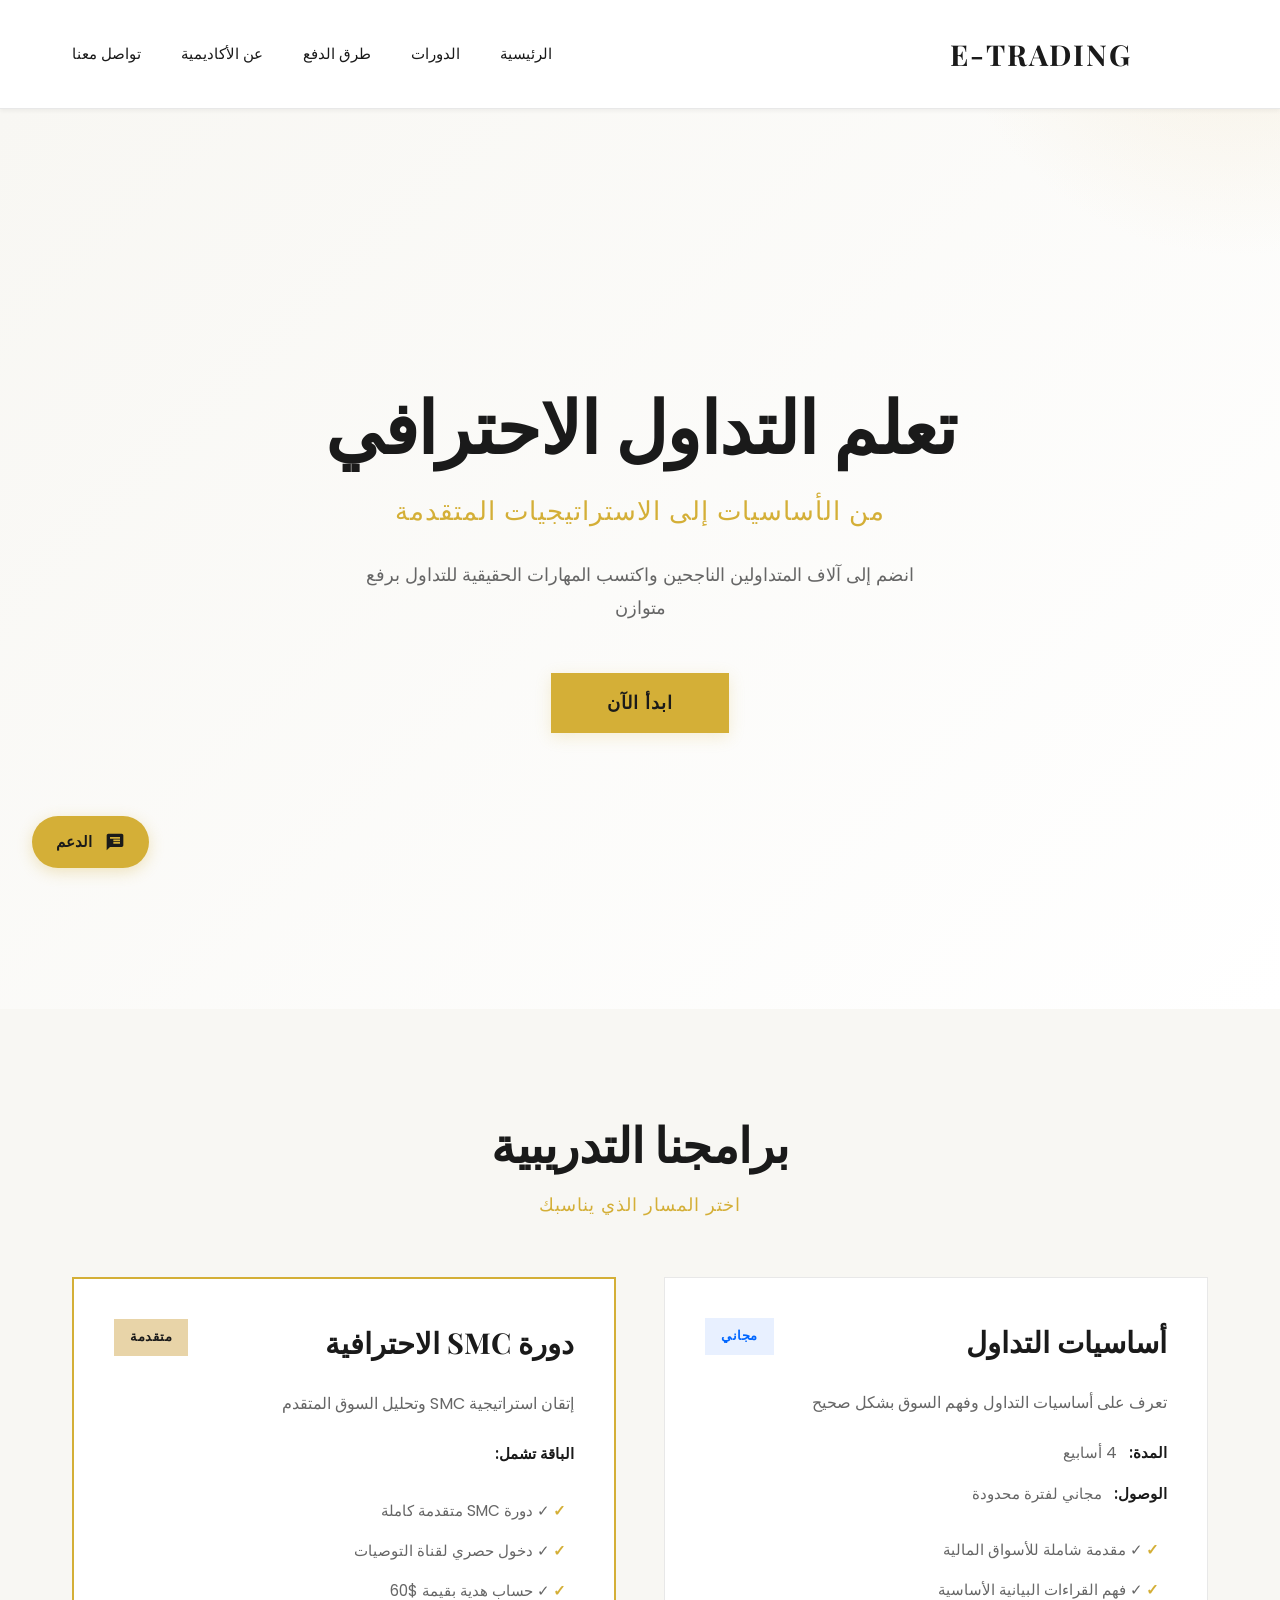
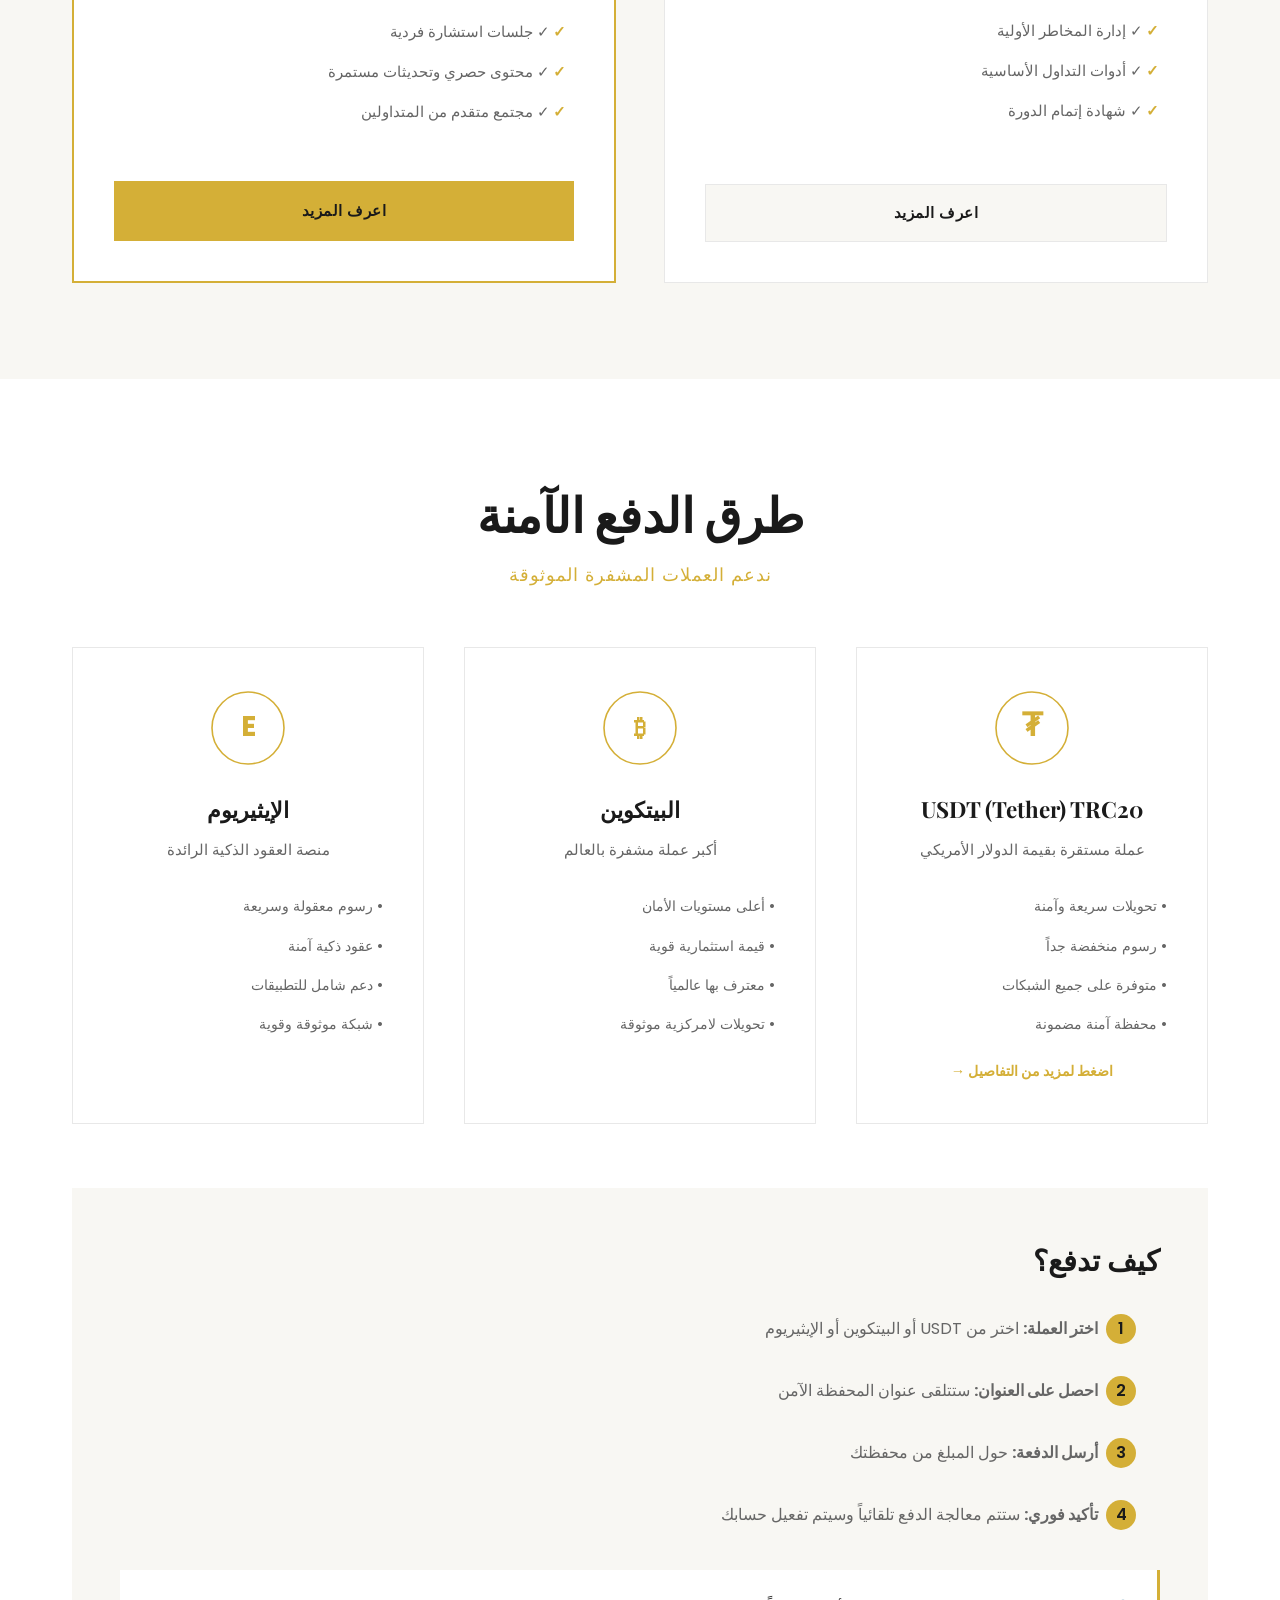
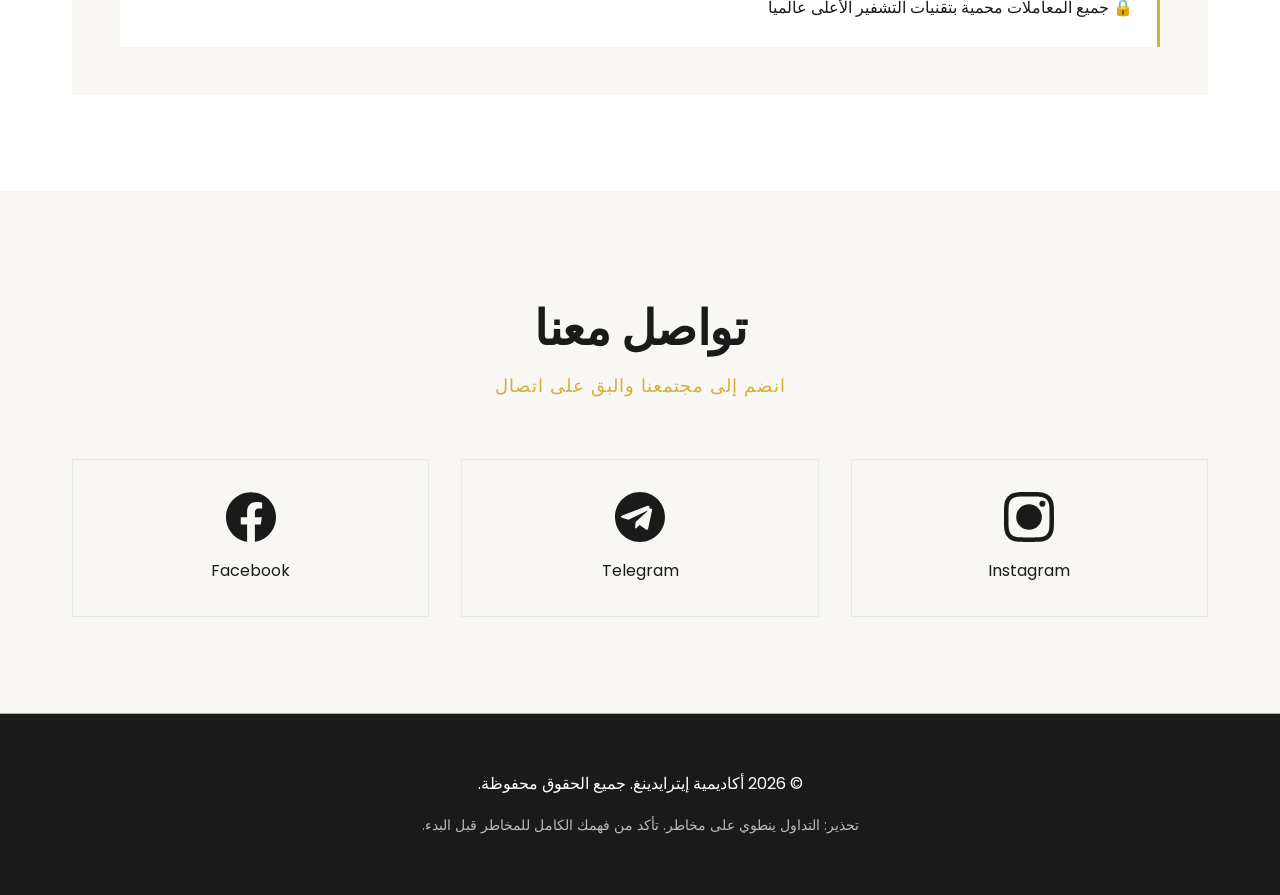
==== commit bc4ab4ad: "Add files via upload" ====
--- a/index.html
+++ b/index.html
@@ -19,6 +19,7 @@
                 <a href="#home" class="nav-link">الرئيسية</a>
                 <a href="#courses" class="nav-link">الدورات</a>
                 <a href="#payment" class="nav-link">طرق الدفع</a>
+                <a href="about.html" class="nav-link">عن الأكاديمية</a>
                 <a href="#contact" class="nav-link">تواصل معنا</a>
             </nav>
             <button class="menu-toggle" id="menuToggle">
@@ -70,7 +71,7 @@
                             <li>✓ شهادة إتمام الدورة</li>
                         </ul>
                     </div>
-                    <button class="course-btn basic-btn">التسجيل المجاني</button>
+                    <a href="basic-course.html" class="course-btn basic-btn">اعرف المزيد</a>
                 </div>
 
                 <!-- Course 2 -->
@@ -93,7 +94,7 @@
                             <li>✓ مجتمع متقدم من المتداولين</li>
                         </ul>
                     </div>
-                    <button class="course-btn premium-btn">اشترك الآن</button>
+                    <a href="smc-course.html" class="course-btn premium-btn">اعرف المزيد</a>
                 </div>
             </div>
         </div>
@@ -106,14 +107,14 @@
             <p class="section-subtitle">ندعم العملات المشفرة الموثوقة</p>
             
             <div class="payment-grid">
-                <div class="payment-method">
+                <a href="usdt-payment.html" class="payment-method payment-link">
                     <div class="payment-icon">
                         <svg viewBox="0 0 100 100" xmlns="http://www.w3.org/2000/svg">
                             <circle cx="50" cy="50" r="45" fill="none" stroke="currentColor" stroke-width="2"/>
                             <text x="50" y="60" text-anchor="middle" font-size="40" font-weight="bold" fill="currentColor">₮</text>
                         </svg>
                     </div>
-                    <h3 class="payment-title">USDT (Tether)</h3>
+                    <h3 class="payment-title">USDT (Tether) TRC20</h3>
                     <p class="payment-description">عملة مستقرة بقيمة الدولار الأمريكي</p>
                     <ul class="payment-benefits">
                         <li>• تحويلات سريعة وآمنة</li>
@@ -121,7 +122,8 @@
                         <li>• متوفرة على جميع الشبكات</li>
                         <li>• محفظة آمنة مضمونة</li>
                     </ul>
-                </div>
+                    <span class="learn-more">اضغط لمزيد من التفاصيل →</span>
+                </a>
 
                 <div class="payment-method">
                     <div class="payment-icon">
@@ -178,26 +180,36 @@
             <p class="section-subtitle">انضم إلى مجتمعنا والبق على اتصال</p>
             
             <div class="contact-grid">
-                <a href="https://www.instagram.com/etrading" target="_blank" class="contact-link instagram">
+                <a href="https://www.instagram.com/evan.trading?exln=MWcwZ3B2aHBndzN6NA==" target="_blank" class="contact-link instagram">
                     <svg viewBox="0 0 24 24" fill="currentColor">
                         <path d="M12 2.163c3.204 0 3.584.012 4.85.07 3.252.148 4.771 1.691 4.919 4.919.058 1.266.069 1.646.069 4.85 0 3.204-.012 3.584-.07 4.85-.149 3.225-1.664 4.771-4.919 4.919-1.266.058-1.644.07-4.85.07-3.204 0-3.584-.012-4.849-.07-3.26-.149-4.771-1.699-4.919-4.92-.058-1.265-.07-1.644-.07-4.849 0-3.204.013-3.583.07-4.849.149-3.227 1.664-4.771 4.919-4.919 1.266-.057 1.645-.069 4.849-.069zm0-2.163c-3.259 0-3.667.014-4.947.072-4.358.2-6.78 2.618-6.98 6.98-.059 1.281-.073 1.689-.073 4.948 0 3.259.014 3.668.072 4.948.2 4.358 2.618 6.78 6.98 6.98 1.281.058 1.689.072 4.948.072 3.259 0 3.668-.014 4.948-.072 4.354-.2 6.782-2.618 6.979-6.98.059-1.28.073-1.689.073-4.948 0-3.259-.014-3.667-.072-4.947-.196-4.354-2.617-6.78-6.979-6.98-1.281-.059-1.69-.073-4.949-.073zM5.838 12a6.162 6.162 0 1 1 12.324 0 6.162 6.162 0 0 1-12.324 0zM12 16a4 4 0 1 1 0-8 4 4 0 0 1 0 8zm4.965-10.322a1.44 1.44 0 1 1 2.881.001 1.44 1.44 0 0 1-2.881-.001z"/>
                     </svg>
                     <span>Instagram</span>
                 </a>
 
-                <a href="https://t.me/etrading" target="_blank" class="contact-link telegram">
+                <a href="https://t.me/E_Trading9" target="_blank" class="contact-link telegram">
                     <svg viewBox="0 0 24 24" fill="currentColor">
                         <path d="M12 0C5.373 0 0 5.373 0 12s5.373 12 12 12 12-5.373 12-12S18.627 0 12 0zm5.894 8.221l-1.97 9.28c-.145.658-.537.818-1.084.508l-3-2.21-1.446 1.394c-.14.146-.357.292-.748.292l.22-3.12 5.678-5.126c.25-.223-.054-.345-.385-.122L6.46 13.285l-3.106-.962c-.675-.215-.686-.675.15-.99l12.14-4.686c.563-.231 1.057.144.876 1.029z"/>
                     </svg>
                     <span>Telegram</span>
                 </a>
 
-                <a href="https://youtube.com/@etrading" target="_blank" class="contact-link youtube">
-                    <svg viewBox="0 0 24 24" fill="currentColor">
-                        <path d="M23.498 6.186a3.016 3.016 0 0 0-2.122-2.136C19.505 3.545 12 3.545 12 3.545s-7.505 0-9.377.505A3.017 3.017 0 0 0 .502 6.186C0 8.07 0 12 0 12s0 3.93.502 5.814a3.016 3.016 0 0 0 2.122 2.136c1.871.505 9.376.505 9.376.505s7.505 0 9.377-.505a3.015 3.015 0 0 0 2.122-2.136C24 15.93 24 12 24 12s0-3.93-.502-5.814zM9.545 15.568V8.432L15.818 12l-6.273 3.568z"/>
-                    </svg>
-                    <span>YouTube</span>
-                </a>
+                <a href="https://www.facebook.com/share/19hBwG6DZ6/" target="_blank" class="contact-link facebook">
+                    <svg viewBox="0 0 24 24" fill="currentColor">
+                        <path d="M24 12.073c0-6.627-5.373-12-12-12s-12 5.373-12 12c0 5.99 4.388 10.954 10.125 11.854v-8.385H7.078v-3.47h3.047V9.43c0-3.007 1.792-4.669 4.533-4.669 1.312 0 2.686.235 2.686.235v2.953H15.83c-1.491 0-1.956.925-1.956 1.874v2.25h3.328l-.532 3.47h-2.796v8.385C19.612 23.027 24 18.062 24 12.073z"/>
+                    </svg>
+                    <span>Facebook</span>
+                </a>
+            </div>
+
+            <!-- Support Chat Button -->
+            <div class="support-button-container">
+                <button class="support-button" id="supportBtn">
+                    <svg viewBox="0 0 24 24" fill="currentColor">
+                        <path d="M20 2H4c-1.1 0-2 .9-2 2v18l4-4h14c1.1 0 2-.9 2-2V4c0-1.1-.9-2-2-2zm-2 12h-8v-2h8v2zm0-3h-8V9h8v2zm0-3H6V6h12v2z"/>
+                    </svg>
+                    <span>الدعم</span>
+                </button>
             </div>
         </div>
     </section>
--- a/style.css
+++ b/style.css
@@ -372,6 +372,9 @@
     transition: all 0.3s ease;
     font-size: 0.95rem;
     letter-spacing: 0.5px;
+    display: inline-block;
+    text-decoration: none;
+    text-align: center;
 }
 
 .basic-btn {
@@ -418,6 +421,28 @@
 .payment-method:hover {
     box-shadow: 0 10px 30px rgba(212, 175, 55, 0.1);
     border-color: var(--gold-primary);
+}
+
+.payment-link {
+    cursor: pointer;
+    text-decoration: none;
+    color: inherit;
+    display: flex;
+    flex-direction: column;
+    height: 100%;
+    justify-content: space-between;
+}
+
+.learn-more {
+    display: inline-block;
+    color: var(--gold-primary);
+    font-weight: 600;
+    margin-top: 1rem;
+    font-size: 0.9rem;
+}
+
+.payment-link:hover .learn-more {
+    text-decoration: underline;
 }
 
 .payment-icon {
@@ -552,6 +577,1318 @@
 
 .youtube:hover {
     color: #FF0000;
+}
+
+.facebook:hover {
+    color: #1877F2;
+}
+
+/* ===== Support Button ===== */
+.support-button-container {
+    position: fixed;
+    bottom: 2rem;
+    left: 2rem;
+    z-index: 999;
+}
+
+.support-button {
+    display: flex;
+    align-items: center;
+    gap: 0.8rem;
+    background-color: var(--gold-primary);
+    color: var(--dark-text);
+    border: none;
+    padding: 1rem 1.5rem;
+    border-radius: 50px;
+    cursor: pointer;
+    font-weight: 600;
+    box-shadow: 0 4px 15px rgba(212, 175, 55, 0.3);
+    transition: all 0.3s ease;
+    font-size: 0.95rem;
+}
+
+.support-button:hover {
+    transform: translateY(-3px);
+    box-shadow: 0 6px 20px rgba(212, 175, 55, 0.4);
+    background-color: var(--dark-text);
+    color: var(--gold-primary);
+}
+
+.support-button svg {
+    width: 20px;
+    height: 20px;
+}
+
+/* Support Modal */
+.support-modal {
+    display: none;
+    position: fixed;
+    z-index: 1000;
+    left: 0;
+    top: 0;
+    width: 100%;
+    height: 100%;
+    background-color: rgba(0, 0, 0, 0.4);
+    animation: fadeIn 0.3s ease;
+}
+
+.support-modal.active {
+    display: flex;
+    align-items: center;
+    justify-content: center;
+}
+
+.support-content {
+    background-color: var(--primary-white);
+    padding: 2.5rem;
+    border-radius: 0;
+    max-width: 500px;
+    width: 90%;
+    max-height: 80vh;
+    overflow-y: auto;
+    position: relative;
+    border: 2px solid var(--gold-primary);
+}
+
+.support-header {
+    display: flex;
+    justify-content: space-between;
+    align-items: center;
+    margin-bottom: 1.5rem;
+}
+
+.support-title {
+    font-size: 1.8rem;
+    margin: 0;
+    color: var(--dark-text);
+}
+
+.close-support {
+    background: none;
+    border: none;
+    font-size: 1.5rem;
+    cursor: pointer;
+    color: var(--light-text);
+}
+
+.close-support:hover {
+    color: var(--gold-primary);
+}
+
+.support-form {
+    display: flex;
+    flex-direction: column;
+    gap: 1.5rem;
+}
+
+.form-group {
+    display: flex;
+    flex-direction: column;
+    gap: 0.5rem;
+}
+
+.form-group label {
+    font-weight: 600;
+    color: var(--dark-text);
+    font-size: 0.95rem;
+}
+
+.form-group input,
+.form-group textarea {
+    padding: 0.8rem;
+    border: 1px solid var(--border-light);
+    border-radius: 0;
+    font-family: inherit;
+    font-size: 0.95rem;
+    color: var(--dark-text);
+    transition: border-color 0.3s ease;
+}
+
+.form-group input:focus,
+.form-group textarea:focus {
+    outline: none;
+    border-color: var(--gold-primary);
+}
+
+.form-group textarea {
+    resize: vertical;
+    min-height: 120px;
+}
+
+.support-email {
+    background-color: var(--secondary-white);
+    padding: 1rem;
+    border-right: 3px solid var(--gold-primary);
+    margin-bottom: 1rem;
+}
+
+.support-email strong {
+    color: var(--dark-text);
+    display: block;
+    margin-bottom: 0.5rem;
+}
+
+.support-email a {
+    color: var(--gold-primary);
+    text-decoration: none;
+}
+
+.submit-support {
+    background-color: var(--gold-primary);
+    color: var(--dark-text);
+    border: none;
+    padding: 1rem;
+    font-weight: 600;
+    cursor: pointer;
+    transition: all 0.3s ease;
+}
+
+.submit-support:hover {
+    background-color: var(--dark-text);
+    color: var(--gold-primary);
+}
+
+@keyframes fadeIn {
+    from {
+        opacity: 0;
+    }
+    to {
+        opacity: 1;
+    }
+}
+
+@media (max-width: 480px) {
+    .support-button-container {
+        bottom: 1rem;
+        left: 1rem;
+    }
+
+    .support-button {
+        padding: 0.8rem 1rem;
+        font-size: 0.85rem;
+    }
+
+    .support-content {
+        padding: 1.5rem;
+    }
+}
+
+/* ===== Payment Detail Page ===== */
+.payment-detail-section {
+    background-color: var(--primary-white);
+    padding: 4rem 2rem;
+    min-height: 100vh;
+}
+
+.payment-detail-content {
+    display: grid;
+    grid-template-columns: 1fr;
+    gap: 2rem;
+    margin-top: 3rem;
+}
+
+.detail-card {
+    background-color: var(--secondary-white);
+    padding: 2rem;
+    border-right: 4px solid var(--gold-primary);
+    transition: all 0.3s ease;
+}
+
+.detail-card:hover {
+    box-shadow: 0 5px 15px rgba(212, 175, 55, 0.1);
+    transform: translateX(-5px);
+}
+
+.detail-card h3 {
+    color: var(--dark-text);
+    margin-bottom: 1rem;
+    font-size: 1.5rem;
+}
+
+.detail-card p {
+    color: var(--light-text);
+}
+
+.benefits-list {
+    list-style: none;
+    margin-top: 1rem;
+}
+
+.benefits-list li {
+    padding: 0.5rem 0;
+    color: var(--light-text);
+}
+
+.benefits-list li:before {
+    content: '✓ ';
+    color: var(--gold-primary);
+    font-weight: bold;
+    margin-right: 0.5rem;
+}
+
+/* Wallet Address Box */
+.wallet-address-box {
+    background: linear-gradient(135deg, var(--secondary-white) 0%, rgba(212, 175, 55, 0.05) 100%);
+    padding: 2.5rem;
+    border: 2px solid var(--gold-primary);
+    text-align: center;
+}
+
+.wallet-address-box h3 {
+    color: var(--dark-text);
+    margin-bottom: 1rem;
+}
+
+.instruction-text {
+    color: var(--light-text);
+    margin-bottom: 1.5rem;
+    font-size: 1rem;
+}
+
+.address-display {
+    display: flex;
+    align-items: center;
+    gap: 1rem;
+    background-color: var(--primary-white);
+    padding: 1.5rem;
+    border-radius: 0;
+    margin-bottom: 1rem;
+    flex-wrap: wrap;
+}
+
+.address-display code {
+    background-color: var(--secondary-white);
+    padding: 0.8rem;
+    border-radius: 0;
+    font-family: 'Courier New', monospace;
+    color: var(--gold-primary);
+    font-weight: 600;
+    flex: 1;
+    min-width: 200px;
+    word-break: break-all;
+    user-select: all;
+}
+
+.copy-btn {
+    background-color: var(--gold-primary);
+    color: var(--dark-text);
+    border: none;
+    padding: 0.8rem 1.5rem;
+    font-weight: 600;
+    cursor: pointer;
+    transition: all 0.3s ease;
+    border-radius: 0;
+    white-space: nowrap;
+}
+
+.copy-btn:hover {
+    background-color: var(--dark-text);
+    color: var(--gold-primary);
+}
+
+/* Steps Container */
+.steps-container {
+    background-color: var(--secondary-white);
+    padding: 2.5rem;
+    border-radius: 0;
+}
+
+.steps-container h3 {
+    margin-bottom: 2rem;
+    text-align: center;
+}
+
+.step {
+    display: flex;
+    gap: 2rem;
+    margin-bottom: 2rem;
+    align-items: flex-start;
+}
+
+.step:last-child {
+    margin-bottom: 0;
+}
+
+.step-number {
+    display: flex;
+    align-items: center;
+    justify-content: center;
+    width: 50px;
+    height: 50px;
+    background-color: var(--gold-primary);
+    color: var(--dark-text);
+    border-radius: 50%;
+    font-weight: 700;
+    font-size: 1.3rem;
+    flex-shrink: 0;
+}
+
+.step-content h4 {
+    color: var(--dark-text);
+    margin-bottom: 0.5rem;
+    font-size: 1.1rem;
+}
+
+.step-content p {
+    color: var(--light-text);
+    font-size: 0.95rem;
+}
+
+/* Warning Box */
+.warning-box {
+    background-color: #FFF3CD;
+    border-right: 4px solid #FFC107;
+    padding: 2rem;
+    border-radius: 0;
+}
+
+.warning-box h3 {
+    color: #856404;
+    margin-bottom: 1.5rem;
+}
+
+.warning-list {
+    list-style: none;
+}
+
+.warning-list li {
+    padding: 0.7rem 0;
+    color: #856404;
+    font-weight: 500;
+}
+
+.warning-list li:before {
+    content: '• ';
+    color: #FFC107;
+    font-weight: bold;
+    margin-right: 0.5rem;
+}
+
+/* Support Box */
+.support-box {
+    background: linear-gradient(135deg, var(--gold-light) 0%, rgba(212, 175, 55, 0.1) 100%);
+    padding: 2.5rem;
+    text-align: center;
+    border-radius: 0;
+}
+
+.support-box h3 {
+    color: var(--dark-text);
+    margin-bottom: 1rem;
+}
+
+.support-box p {
+    color: var(--light-text);
+    margin-bottom: 1.5rem;
+}
+
+.back-button {
+    display: inline-block;
+    background-color: var(--gold-primary);
+    color: var(--dark-text);
+    padding: 1rem 2rem;
+    text-decoration: none;
+    font-weight: 600;
+    transition: all 0.3s ease;
+}
+
+.back-button:hover {
+    background-color: var(--dark-text);
+    color: var(--gold-primary);
+}
+
+@media (max-width: 768px) {
+    .address-display {
+        flex-direction: column;
+    }
+
+    .address-display code {
+        width: 100%;
+    }
+
+    .step {
+        gap: 1.5rem;
+    }
+
+    .wallet-address-box {
+        padding: 1.5rem;
+    }
+
+    .steps-container {
+        padding: 1.5rem;
+    }
+
+    .warning-box {
+        padding: 1.5rem;
+    }
+
+    .support-box {
+        padding: 1.5rem;
+    }
+}
+
+@media (max-width: 480px) {
+    .payment-detail-section {
+        padding: 2rem 1rem;
+    }
+
+    .detail-card {
+        padding: 1.5rem;
+    }
+
+    .wallet-address-box {
+        padding: 1rem;
+    }
+
+    .step-number {
+        width: 45px;
+        height: 45px;
+        font-size: 1.1rem;
+    }
+
+    .copy-btn {
+        padding: 0.6rem 1rem;
+        font-size: 0.85rem;
+    }
+}
+
+/* ===== About Page ===== */
+.about-section {
+    background-color: var(--primary-white);
+    padding: 4rem 2rem;
+    min-height: 100vh;
+}
+
+.about-content {
+    display: grid;
+    grid-template-columns: repeat(auto-fit, minmax(300px, 1fr));
+    gap: 2.5rem;
+    margin-top: 3rem;
+    margin-bottom: 4rem;
+}
+
+.about-card {
+    background: linear-gradient(135deg, var(--secondary-white) 0%, rgba(212, 175, 55, 0.05) 100%);
+    padding: 2.5rem;
+    border: 1px solid var(--border-light);
+    transition: all 0.3s ease;
+    text-align: center;
+}
+
+.about-card:hover {
+    border-color: var(--gold-primary);
+    box-shadow: 0 15px 40px rgba(212, 175, 55, 0.15);
+    transform: translateY(-5px);
+}
+
+.card-icon {
+    width: 80px;
+    height: 80px;
+    margin: 0 auto 1.5rem;
+    color: var(--gold-primary);
+}
+
+.card-icon svg {
+    width: 100%;
+    height: 100%;
+}
+
+.about-card h3 {
+    font-size: 1.6rem;
+    color: var(--dark-text);
+    margin-bottom: 1rem;
+}
+
+.about-card p {
+    color: var(--light-text);
+    line-height: 1.8;
+}
+
+.experience-details {
+    margin-top: 1.5rem;
+    padding-top: 1.5rem;
+    border-top: 1px solid var(--border-light);
+    text-align: right;
+}
+
+.detail-item {
+    display: flex;
+    justify-content: space-between;
+    align-items: center;
+    padding: 0.5rem 0;
+    font-size: 0.95rem;
+}
+
+.detail-label {
+    color: var(--light-text);
+    font-weight: 500;
+}
+
+.detail-value {
+    color: var(--gold-primary);
+    font-weight: 600;
+}
+
+/* Certificates Section */
+.certificates-section {
+    background-color: var(--secondary-white);
+    padding: 3rem;
+    border-radius: 0;
+    margin-bottom: 3rem;
+}
+
+.certificates-title {
+    text-align: center;
+    font-size: 2.5rem;
+    margin-bottom: 0.5rem;
+    color: var(--dark-text);
+}
+
+.certificates-subtitle {
+    text-align: center;
+    color: var(--gold-primary);
+    font-size: 1.1rem;
+    margin-bottom: 2rem;
+    letter-spacing: 1px;
+}
+
+.certificates-grid {
+    display: grid;
+    grid-template-columns: repeat(auto-fit, minmax(250px, 1fr));
+    gap: 2rem;
+}
+
+.certificate-placeholder {
+    background-color: var(--primary-white);
+    padding: 2rem;
+    border: 2px dashed var(--gold-primary);
+    text-align: center;
+    display: flex;
+    flex-direction: column;
+    align-items: center;
+    justify-content: center;
+    min-height: 300px;
+}
+
+.certificate-placeholder svg {
+    width: 60px;
+    height: 60px;
+    margin-bottom: 1rem;
+    opacity: 0.5;
+}
+
+.certificate-placeholder p {
+    color: var(--light-text);
+    font-weight: 500;
+    margin-bottom: 0.5rem;
+}
+
+.certificate-placeholder span {
+    background-color: var(--gold-light);
+    color: var(--dark-text);
+    padding: 0.4rem 1rem;
+    font-size: 0.8rem;
+    border-radius: 0;
+}
+
+/* Values Section */
+.values-section {
+    margin-bottom: 4rem;
+}
+
+.values-title {
+    text-align: center;
+    font-size: 2.5rem;
+    margin-bottom: 3rem;
+    color: var(--dark-text);
+}
+
+.values-grid {
+    display: grid;
+    grid-template-columns: repeat(auto-fit, minmax(250px, 1fr));
+    gap: 2rem;
+}
+
+.value-card {
+    background-color: var(--secondary-white);
+    padding: 2rem;
+    border: 1px solid var(--border-light);
+    border-right: 4px solid var(--gold-primary);
+    transition: all 0.3s ease;
+}
+
+.value-card:hover {
+    box-shadow: 0 5px 15px rgba(212, 175, 55, 0.1);
+}
+
+.value-card h4 {
+    color: var(--dark-text);
+    font-size: 1.3rem;
+    margin-bottom: 0.8rem;
+}
+
+.value-card p {
+    color: var(--light-text);
+    line-height: 1.7;
+    font-size: 0.95rem;
+}
+
+/* About CTA */
+.about-cta {
+    background: linear-gradient(135deg, var(--gold-light) 0%, rgba(212, 175, 55, 0.1) 100%);
+    padding: 3rem;
+    text-align: center;
+    border-radius: 0;
+    border: 2px solid var(--gold-primary);
+}
+
+.about-cta h3 {
+    color: var(--dark-text);
+    font-size: 2rem;
+    margin-bottom: 1rem;
+}
+
+.about-cta p {
+    color: var(--light-text);
+    margin-bottom: 2rem;
+    font-size: 1.05rem;
+}
+
+@media (max-width: 768px) {
+    .about-section {
+        padding: 3rem 1.5rem;
+    }
+
+    .about-card {
+        padding: 1.5rem;
+    }
+
+    .certificates-section {
+        padding: 1.5rem;
+    }
+
+    .values-grid {
+        grid-template-columns: 1fr;
+    }
+
+    .about-cta {
+        padding: 2rem;
+    }
+
+    .about-cta h3 {
+        font-size: 1.5rem;
+    }
+}
+
+@media (max-width: 480px) {
+    .about-section {
+        padding: 2rem 1rem;
+    }
+
+    .about-content {
+        gap: 1.5rem;
+    }
+
+    .about-card {
+        padding: 1rem;
+    }
+
+    .certificates-section {
+        padding: 1rem;
+    }
+
+    .certificate-placeholder {
+        min-height: 250px;
+        padding: 1rem;
+    }
+
+    .values-title,
+    .certificates-title {
+        font-size: 1.5rem;
+    }
+
+    .about-cta {
+        padding: 1.5rem;
+    }
+
+    .about-cta h3 {
+        font-size: 1.3rem;
+    }
+}
+
+/* ===== Course Detail Pages ===== */
+.course-detail-section {
+    background-color: var(--primary-white);
+    padding: 4rem 2rem;
+    min-height: 100vh;
+}
+
+.course-hero {
+    text-align: center;
+    margin-bottom: 4rem;
+    padding: 3rem 0;
+}
+
+.course-hero.premium-hero {
+    background: linear-gradient(135deg, var(--gold-light) 0%, rgba(212, 175, 55, 0.1) 100%);
+    padding: 4rem 2rem;
+    margin: -4rem -2rem 4rem;
+}
+
+.course-title-main {
+    font-size: 3.5rem;
+    margin-bottom: 1rem;
+    color: var(--dark-text);
+    font-family: 'Playfair Display', serif;
+    font-weight: 700;
+}
+
+.course-hero-subtitle {
+    font-size: 1.3rem;
+    color: var(--gold-primary);
+    margin-bottom: 2rem;
+}
+
+.course-meta {
+    display: flex;
+    justify-content: center;
+    gap: 2rem;
+    flex-wrap: wrap;
+}
+
+.meta-item {
+    display: flex;
+    align-items: center;
+    gap: 0.8rem;
+    font-weight: 500;
+    color: var(--dark-text);
+}
+
+.meta-item svg {
+    width: 24px;
+    height: 24px;
+    color: var(--gold-primary);
+}
+
+.course-content-grid {
+    display: grid;
+    grid-template-columns: 1fr 350px;
+    gap: 3rem;
+}
+
+.course-main-content {
+    display: flex;
+    flex-direction: column;
+    gap: 3rem;
+}
+
+.content-block {
+    background-color: var(--secondary-white);
+    padding: 2.5rem;
+    border-radius: 0;
+}
+
+.content-block h2 {
+    font-size: 2rem;
+    margin-bottom: 2rem;
+    color: var(--dark-text);
+}
+
+/* Learning Outcomes */
+.learning-outcomes {
+    display: grid;
+    grid-template-columns: 1fr;
+    gap: 2rem;
+}
+
+.outcome {
+    display: flex;
+    gap: 2rem;
+    align-items: flex-start;
+}
+
+.outcome-number {
+    display: flex;
+    align-items: center;
+    justify-content: center;
+    width: 50px;
+    height: 50px;
+    background-color: var(--gold-primary);
+    color: var(--dark-text);
+    border-radius: 50%;
+    font-weight: 700;
+    font-size: 1.5rem;
+    flex-shrink: 0;
+}
+
+.outcome-content h4 {
+    color: var(--dark-text);
+    margin-bottom: 0.5rem;
+    font-size: 1.1rem;
+}
+
+.outcome-content p {
+    color: var(--light-text);
+    font-size: 0.95rem;
+}
+
+/* Course Structure */
+.course-structure {
+    display: grid;
+    grid-template-columns: repeat(auto-fit, minmax(250px, 1fr));
+    gap: 2rem;
+}
+
+.week {
+    background-color: var(--primary-white);
+    padding: 1.5rem;
+    border: 1px solid var(--border-light);
+    border-right: 3px solid var(--gold-primary);
+}
+
+.week-title {
+    color: var(--gold-primary);
+    margin-bottom: 1rem;
+    font-weight: 600;
+}
+
+.week-content {
+    list-style: none;
+}
+
+.week-content li {
+    padding: 0.5rem 0;
+    color: var(--light-text);
+    font-size: 0.9rem;
+    padding-left: 1rem;
+    position: relative;
+}
+
+.week-content li:before {
+    content: '▸';
+    color: var(--gold-primary);
+    position: absolute;
+    left: 0;
+}
+
+/* Requirements */
+.requirements-list {
+    list-style: none;
+    display: grid;
+    grid-template-columns: 1fr;
+    gap: 1rem;
+}
+
+.requirements-list li {
+    padding: 1rem;
+    background-color: var(--primary-white);
+    border-left: 3px solid var(--gold-primary);
+    color: var(--dark-text);
+    font-weight: 500;
+}
+
+/* Package Contents */
+.package-contents {
+    display: grid;
+    grid-template-columns: repeat(auto-fit, minmax(200px, 1fr));
+    gap: 2rem;
+}
+
+.content-item {
+    background-color: var(--primary-white);
+    padding: 1.5rem;
+    border: 1px solid var(--border-light);
+    text-align: center;
+    transition: all 0.3s ease;
+}
+
+.content-item:hover {
+    border-color: var(--gold-primary);
+    box-shadow: 0 5px 15px rgba(212, 175, 55, 0.1);
+}
+
+.content-item.premium-item {
+    border: 2px solid var(--gold-primary);
+}
+
+.content-icon {
+    width: 50px;
+    height: 50px;
+    margin: 0 auto 1rem;
+    color: var(--gold-primary);
+}
+
+.content-icon svg {
+    width: 100%;
+    height: 100%;
+}
+
+.content-item h4 {
+    color: var(--dark-text);
+    margin-bottom: 0.5rem;
+    font-size: 1rem;
+}
+
+.content-item p {
+    color: var(--light-text);
+    font-size: 0.85rem;
+    line-height: 1.5;
+}
+
+/* Curriculum */
+.curriculum {
+    display: grid;
+    grid-template-columns: repeat(auto-fit, minmax(250px, 1fr));
+    gap: 2rem;
+}
+
+.module {
+    background-color: var(--primary-white);
+    padding: 1.5rem;
+    border: 1px solid var(--border-light);
+    border-right: 3px solid var(--gold-primary);
+}
+
+.module-title {
+    color: var(--dark-text);
+    margin-bottom: 1rem;
+    font-weight: 600;
+    font-size: 1rem;
+}
+
+.module ul {
+    list-style: none;
+}
+
+.module li {
+    padding: 0.5rem 0;
+    color: var(--light-text);
+    font-size: 0.9rem;
+    padding-left: 1rem;
+    position: relative;
+}
+
+.module li:before {
+    content: '✓';
+    color: var(--gold-primary);
+    position: absolute;
+    left: 0;
+    font-weight: bold;
+}
+
+/* Course Sidebar */
+.course-sidebar {
+    display: flex;
+    flex-direction: column;
+    gap: 2rem;
+    height: fit-content;
+}
+
+.sidebar-card {
+    background-color: var(--secondary-white);
+    padding: 2rem;
+    border: 1px solid var(--border-light);
+}
+
+.sidebar-card h3 {
+    color: var(--dark-text);
+    margin-bottom: 1.5rem;
+    font-size: 1.3rem;
+}
+
+.enroll-card {
+    border: 2px solid var(--gold-primary);
+}
+
+.enroll-card.premium-enroll {
+    background: linear-gradient(135deg, var(--gold-light) 0%, rgba(212, 175, 55, 0.05) 100%);
+}
+
+.price-badge {
+    display: inline-block;
+    background-color: var(--gold-light);
+    color: var(--dark-text);
+    padding: 0.5rem 1.5rem;
+    margin-bottom: 1rem;
+    font-weight: 600;
+    border-radius: 0;
+    font-size: 1.1rem;
+}
+
+.price-badge.free {
+    background-color: #E8F0FF;
+    color: #0066FF;
+}
+
+.course-duration {
+    color: var(--light-text);
+    margin-bottom: 1.5rem;
+    font-size: 0.95rem;
+}
+
+.price-display {
+    margin-bottom: 1.5rem;
+}
+
+.package-value {
+    display: block;
+    color: var(--gold-primary);
+    font-weight: 600;
+    margin-bottom: 0.5rem;
+}
+
+.includes-text {
+    color: var(--light-text);
+    font-size: 0.9rem;
+    margin: 0.5rem 0;
+}
+
+.includes-list {
+    list-style: none;
+    margin: 1rem 0;
+}
+
+.includes-list li {
+    padding: 0.4rem 0;
+    color: var(--light-text);
+    font-size: 0.9rem;
+}
+
+.enroll-btn,
+.premium-enroll-btn {
+    width: 100%;
+    background-color: var(--gold-primary);
+    color: var(--dark-text);
+    border: none;
+    padding: 1rem;
+    font-weight: 600;
+    cursor: pointer;
+    transition: all 0.3s ease;
+    margin-bottom: 1rem;
+}
+
+.enroll-btn:hover,
+.premium-enroll-btn:hover {
+    background-color: var(--dark-text);
+    color: var(--gold-primary);
+}
+
+.cta-text,
+.offer-text {
+    color: var(--light-text);
+    font-size: 0.85rem;
+    text-align: center;
+}
+
+.features-card,
+.instructor-card,
+.guarantee-card,
+.success-card {
+    border: 1px solid var(--border-light);
+}
+
+.features-list {
+    list-style: none;
+}
+
+.features-list li {
+    display: flex;
+    align-items: center;
+    gap: 0.8rem;
+    padding: 0.8rem 0;
+    color: var(--light-text);
+    font-size: 0.9rem;
+}
+
+.features-list svg {
+    width: 20px;
+    height: 20px;
+    color: var(--gold-primary);
+    flex-shrink: 0;
+}
+
+.instructor-card p {
+    color: var(--light-text);
+    margin-bottom: 1rem;
+}
+
+.learn-about-us {
+    display: inline-block;
+    color: var(--gold-primary);
+    font-weight: 600;
+    text-decoration: underline;
+}
+
+.learn-about-us:hover {
+    color: var(--dark-text);
+}
+
+.guarantee-card p {
+    color: var(--light-text);
+    line-height: 1.7;
+}
+
+.stat {
+    display: flex;
+    justify-content: space-between;
+    align-items: center;
+    padding: 1rem 0;
+    border-bottom: 1px solid var(--border-light);
+}
+
+.stat:last-child {
+    border-bottom: none;
+}
+
+.stat-number {
+    font-size: 1.5rem;
+    color: var(--gold-primary);
+    font-weight: 700;
+}
+
+.stat-label {
+    color: var(--light-text);
+    font-size: 0.9rem;
+}
+
+/* CTA Section */
+.cta-section {
+    background: linear-gradient(135deg, var(--gold-light) 0%, rgba(212, 175, 55, 0.05) 100%);
+    padding: 4rem 2rem;
+    text-align: center;
+}
+
+.cta-section h2 {
+    font-size: 2.5rem;
+    margin-bottom: 1rem;
+    color: var(--dark-text);
+}
+
+.cta-section p {
+    font-size: 1.1rem;
+    color: var(--light-text);
+    margin-bottom: 2rem;
+}
+
+.cta-section.premium-cta {
+    background: linear-gradient(135deg, var(--dark-text) 0%, #2a2a2a 100%);
+}
+
+.cta-section.premium-cta h2,
+.cta-section.premium-cta p {
+    color: var(--primary-white);
+}
+
+.cta-section.premium-cta .cta-button {
+    background-color: var(--gold-primary);
+}
+
+/* Responsive */
+@media (max-width: 1024px) {
+    .course-content-grid {
+        grid-template-columns: 1fr;
+    }
+
+    .course-sidebar {
+        height: auto;
+    }
+}
+
+@media (max-width: 768px) {
+    .course-detail-section {
+        padding: 2rem 1.5rem;
+    }
+
+    .course-title-main {
+        font-size: 2rem;
+    }
+
+    .course-meta {
+        gap: 1rem;
+    }
+
+    .content-block {
+        padding: 1.5rem;
+    }
+
+    .learning-outcomes,
+    .course-structure,
+    .package-contents,
+    .curriculum {
+        grid-template-columns: 1fr;
+    }
+
+    .outcome {
+        gap: 1.5rem;
+    }
+
+    .cta-section {
+        padding: 2rem 1.5rem;
+    }
+
+    .cta-section h2 {
+        font-size: 1.5rem;
+    }
+}
+
+@media (max-width: 480px) {
+    .course-detail-section {
+        padding: 1.5rem 1rem;
+    }
+
+    .course-hero.premium-hero {
+        margin: -1.5rem -1rem 3rem;
+        padding: 2rem 1rem;
+    }
+
+    .course-title-main {
+        font-size: 1.5rem;
+    }
+
+    .course-hero-subtitle {
+        font-size: 1rem;
+    }
+
+    .course-meta {
+        flex-direction: column;
+        gap: 0.8rem;
+    }
+
+    .meta-item {
+        justify-content: center;
+    }
+
+    .content-block {
+        padding: 1rem;
+    }
+
+    .content-block h2 {
+        font-size: 1.3rem;
+        margin-bottom: 1rem;
+    }
+
+    .outcome-number {
+        width: 40px;
+        height: 40px;
+        font-size: 1.1rem;
+    }
+
+    .course-structure,
+    .package-contents {
+        grid-template-columns: 1fr;
+    }
+
+    .cta-section {
+        padding: 1.5rem 1rem;
+    }
+
+    .cta-section h2 {
+        font-size: 1.3rem;
+    }
+
+    .sidebar-card {
+        padding: 1.5rem;
+    }
 }
 
 /* ===== Footer ===== */
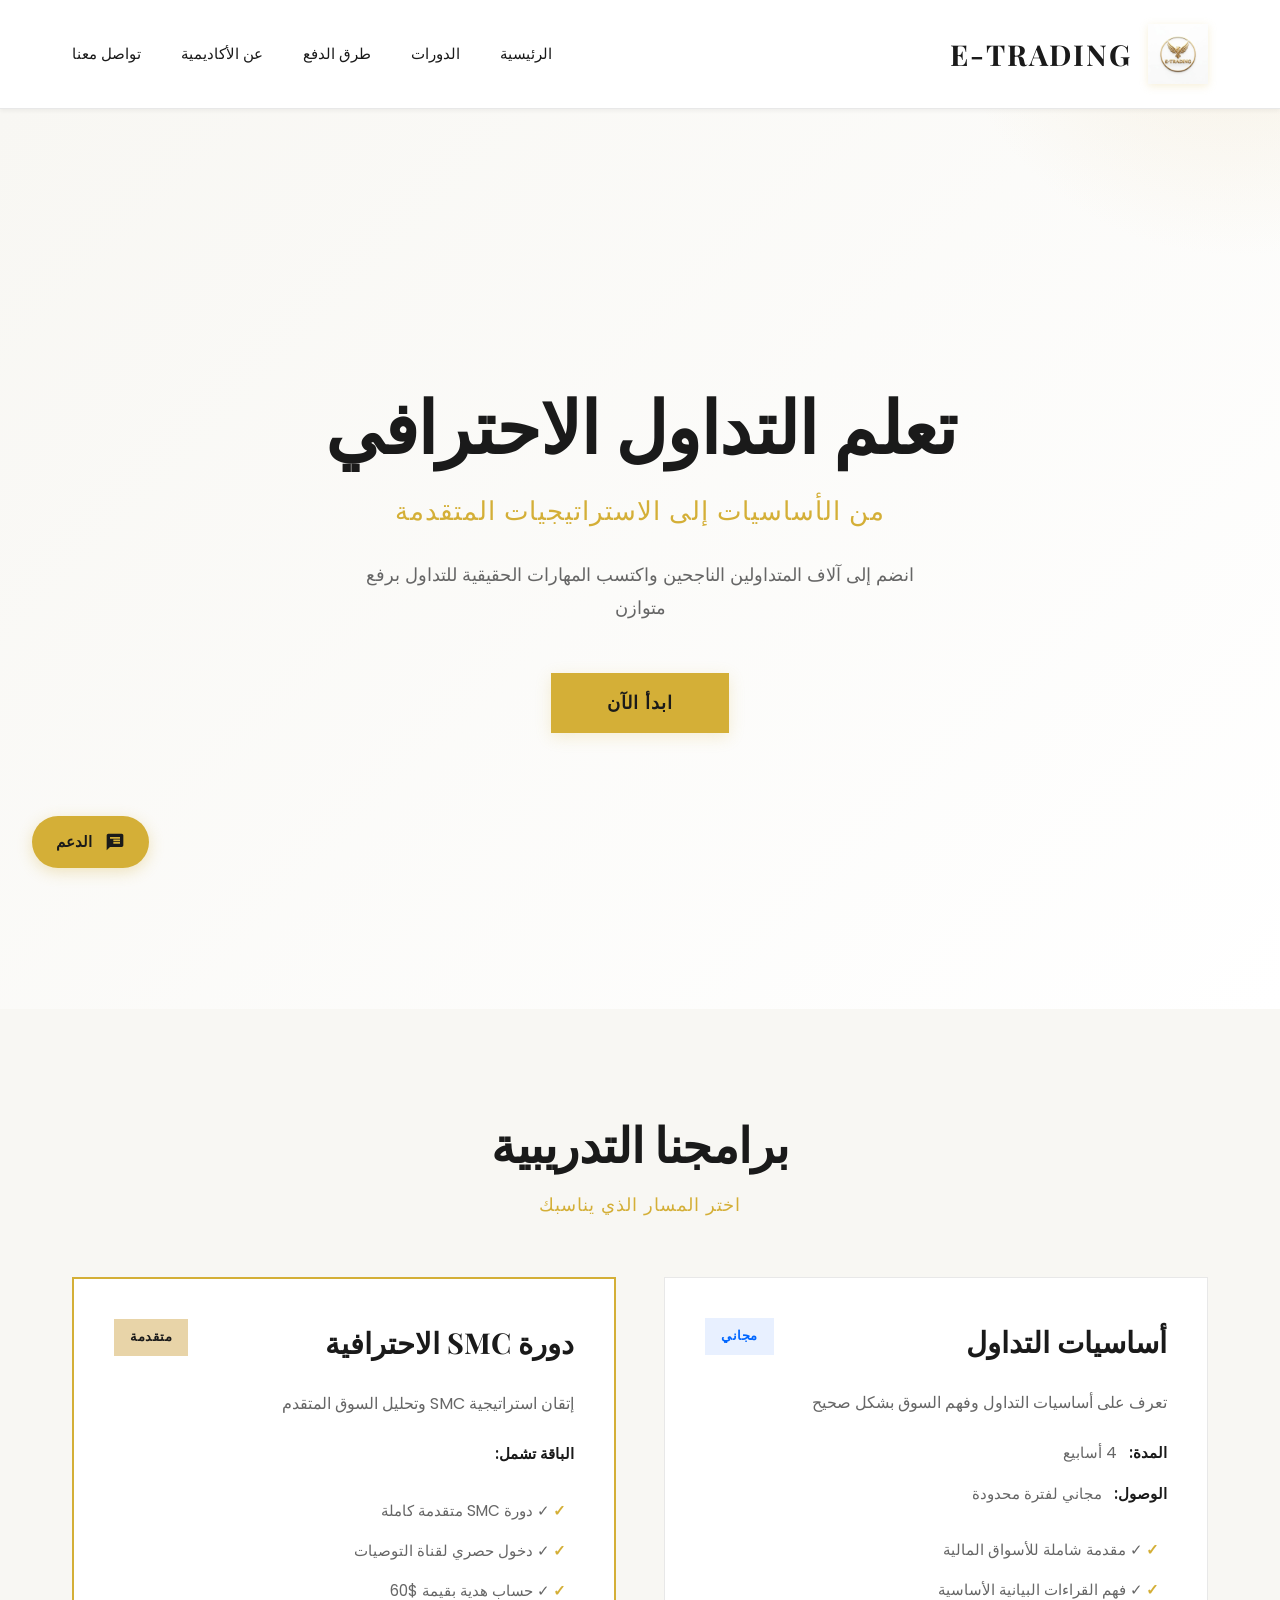
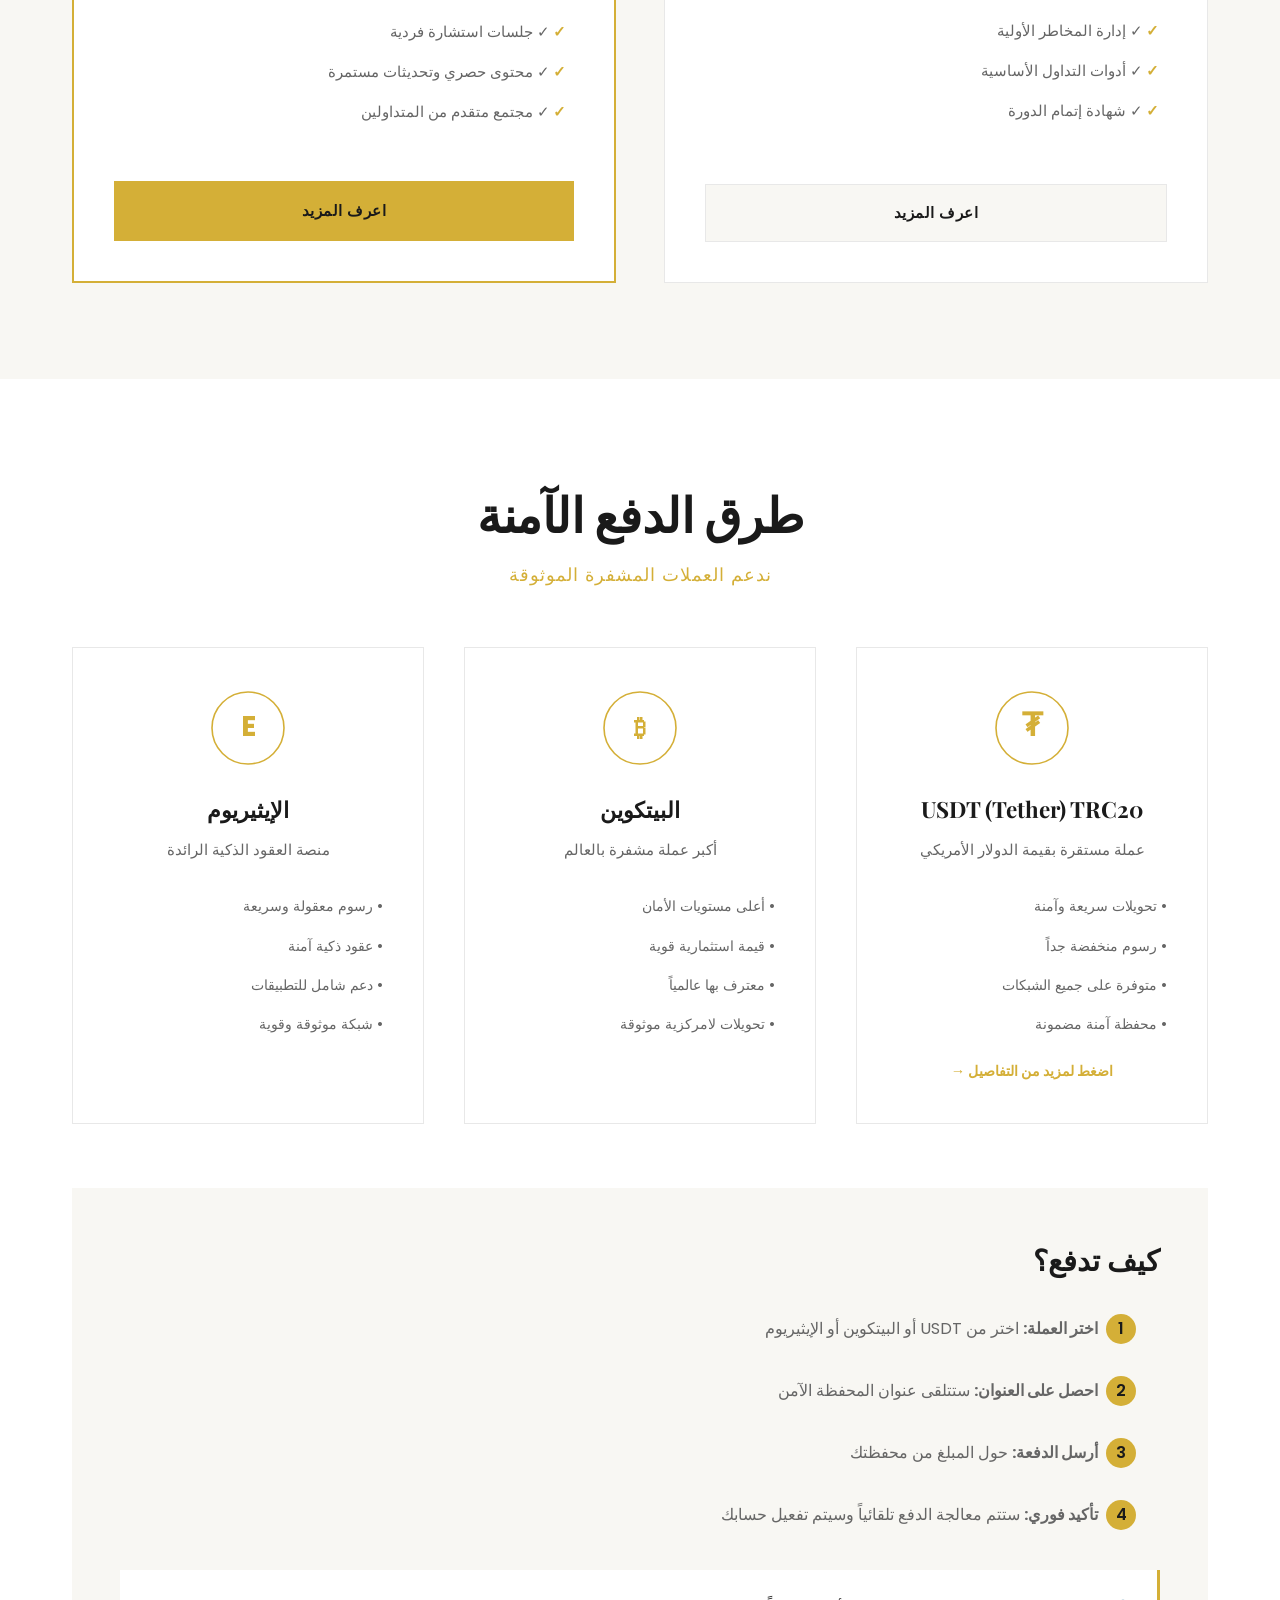
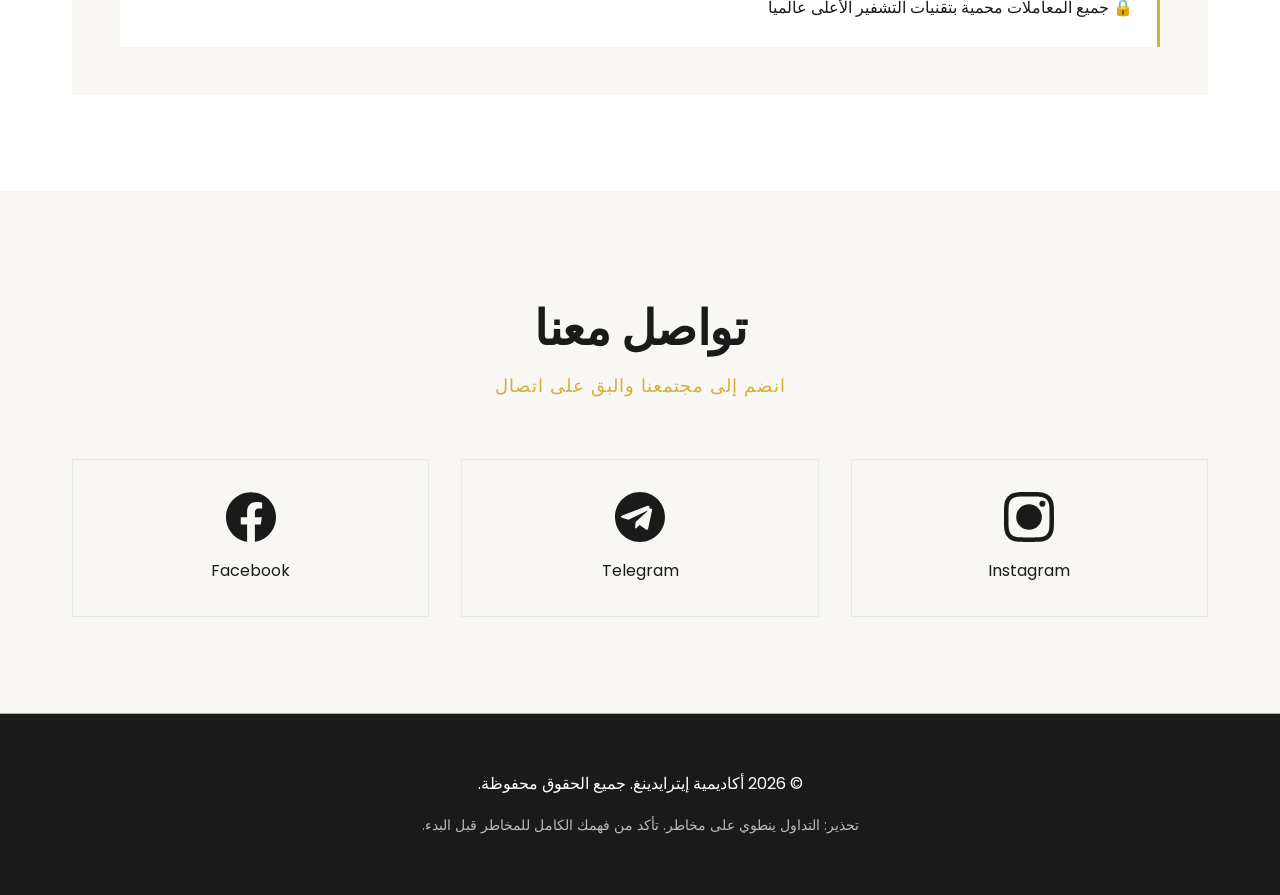
==== commit c00fec17: "Add files via upload" ====
--- a/index.html
+++ b/index.html
@@ -12,7 +12,7 @@
     <header class="header">
         <div class="header-container">
             <div class="logo-section">
-                <img src="[data-uri]" alt="E-TRADING Logo" class="logo">
+                <img src="logo.png" alt="E-TRADING Logo" class="logo">
                 <h1 class="logo-text">E-TRADING</h1>
             </div>
             <nav class="nav-menu" id="navMenu">
--- a/style.css
+++ b/style.css
@@ -1189,6 +1189,42 @@
     padding: 0.4rem 1rem;
     font-size: 0.8rem;
     border-radius: 0;
+}
+
+/* Certificate Items */
+.certificate-item {
+    background-color: var(--primary-white);
+    border: 1px solid var(--border-light);
+    overflow: hidden;
+    transition: all 0.3s ease;
+    text-align: center;
+}
+
+.certificate-item:hover {
+    border-color: var(--gold-primary);
+    box-shadow: 0 10px 30px rgba(212, 175, 55, 0.15);
+    transform: translateY(-5px);
+}
+
+.certificate-image {
+    width: 100%;
+    height: 250px;
+    object-fit: cover;
+    display: block;
+}
+
+.certificate-item h4 {
+    color: var(--dark-text);
+    padding: 1rem 1rem 0.5rem;
+    margin: 0;
+    font-size: 1rem;
+}
+
+.certificate-item p {
+    color: var(--light-text);
+    padding: 0 1rem 1rem;
+    margin: 0;
+    font-size: 0.85rem;
 }
 
 /* Values Section */
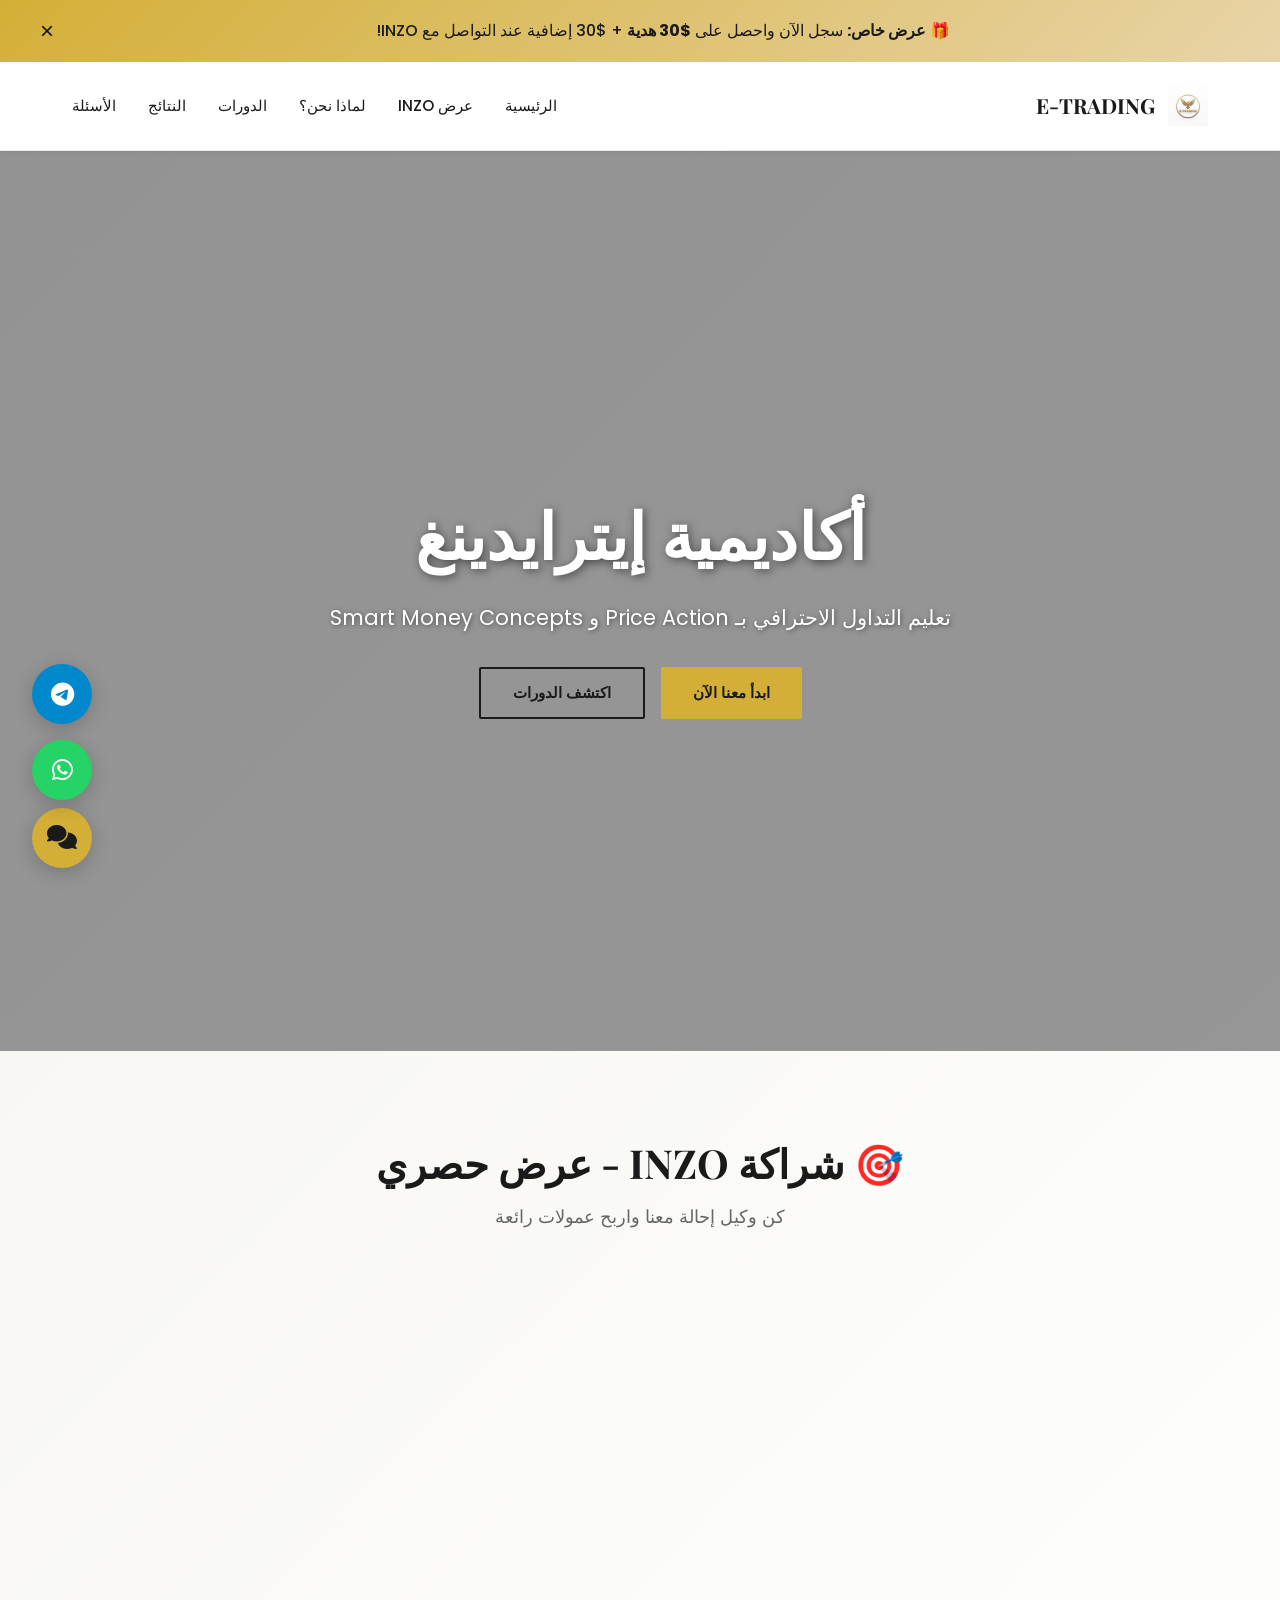
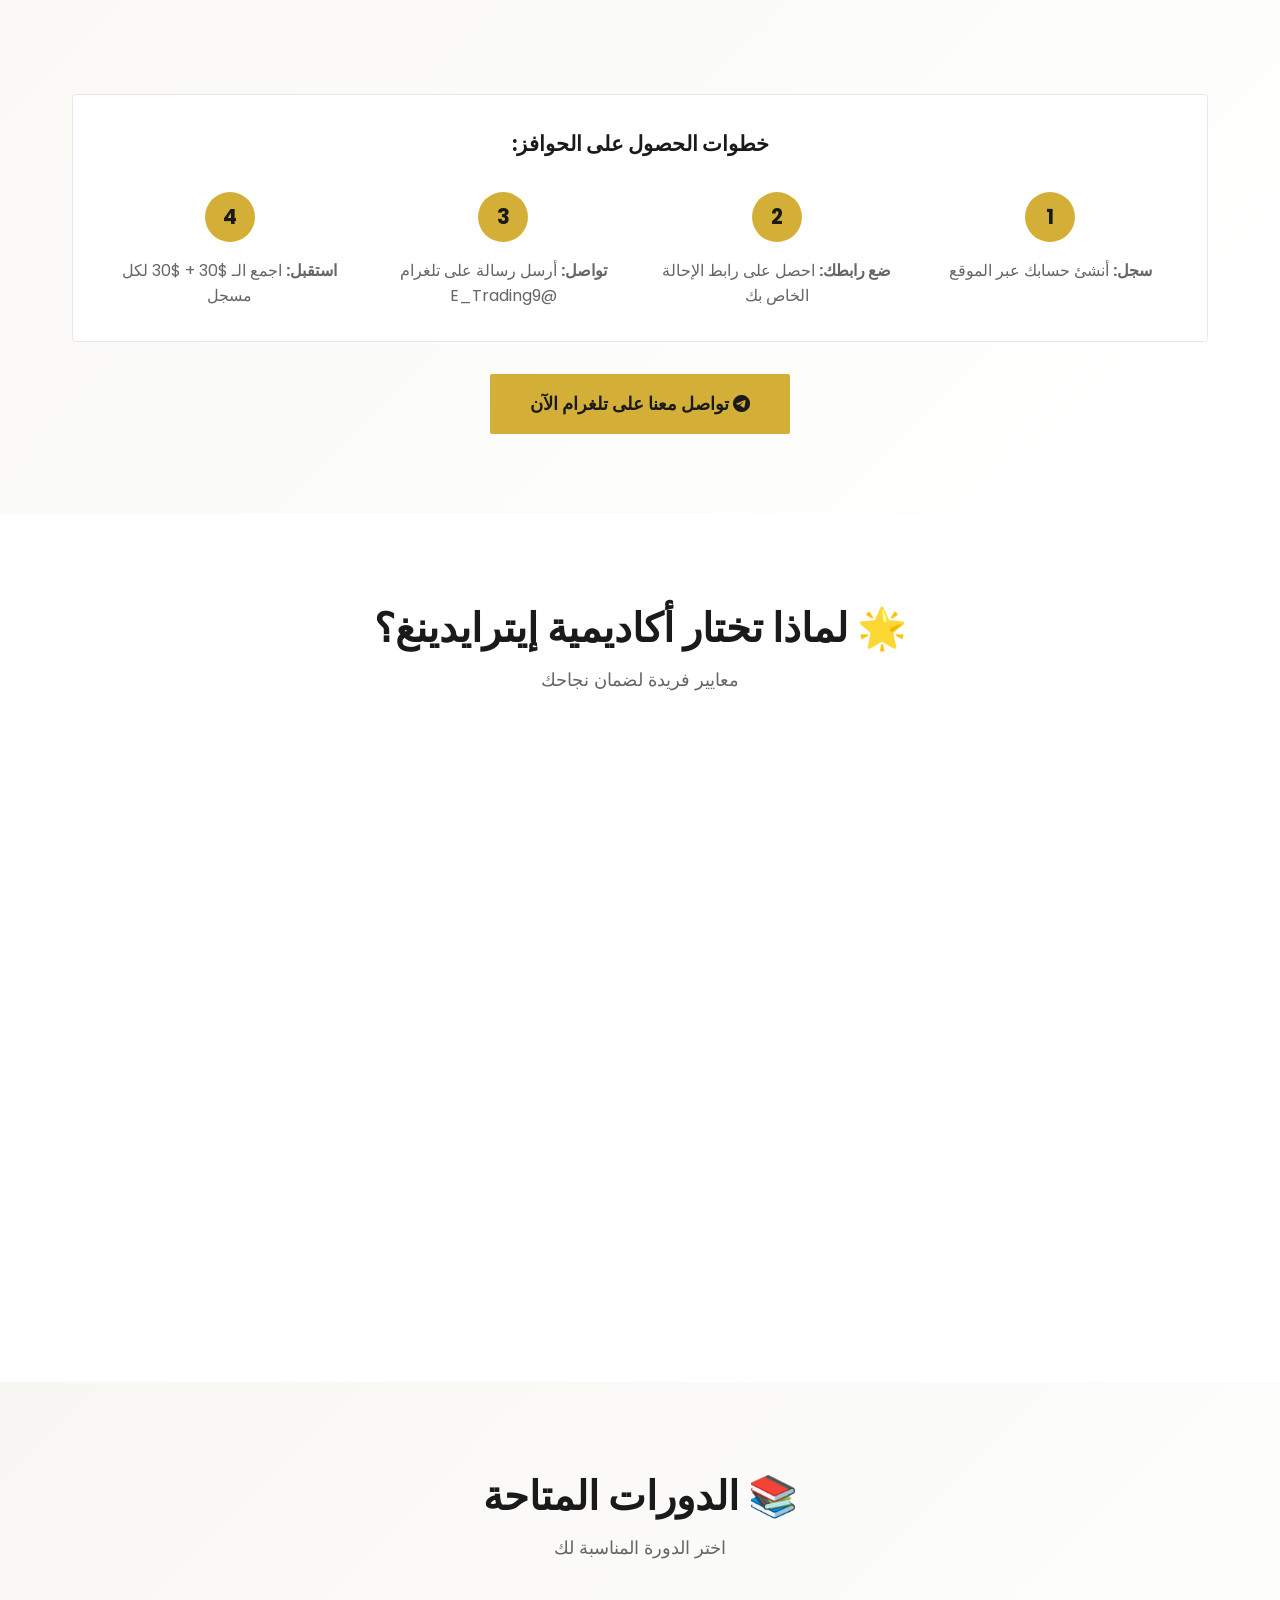
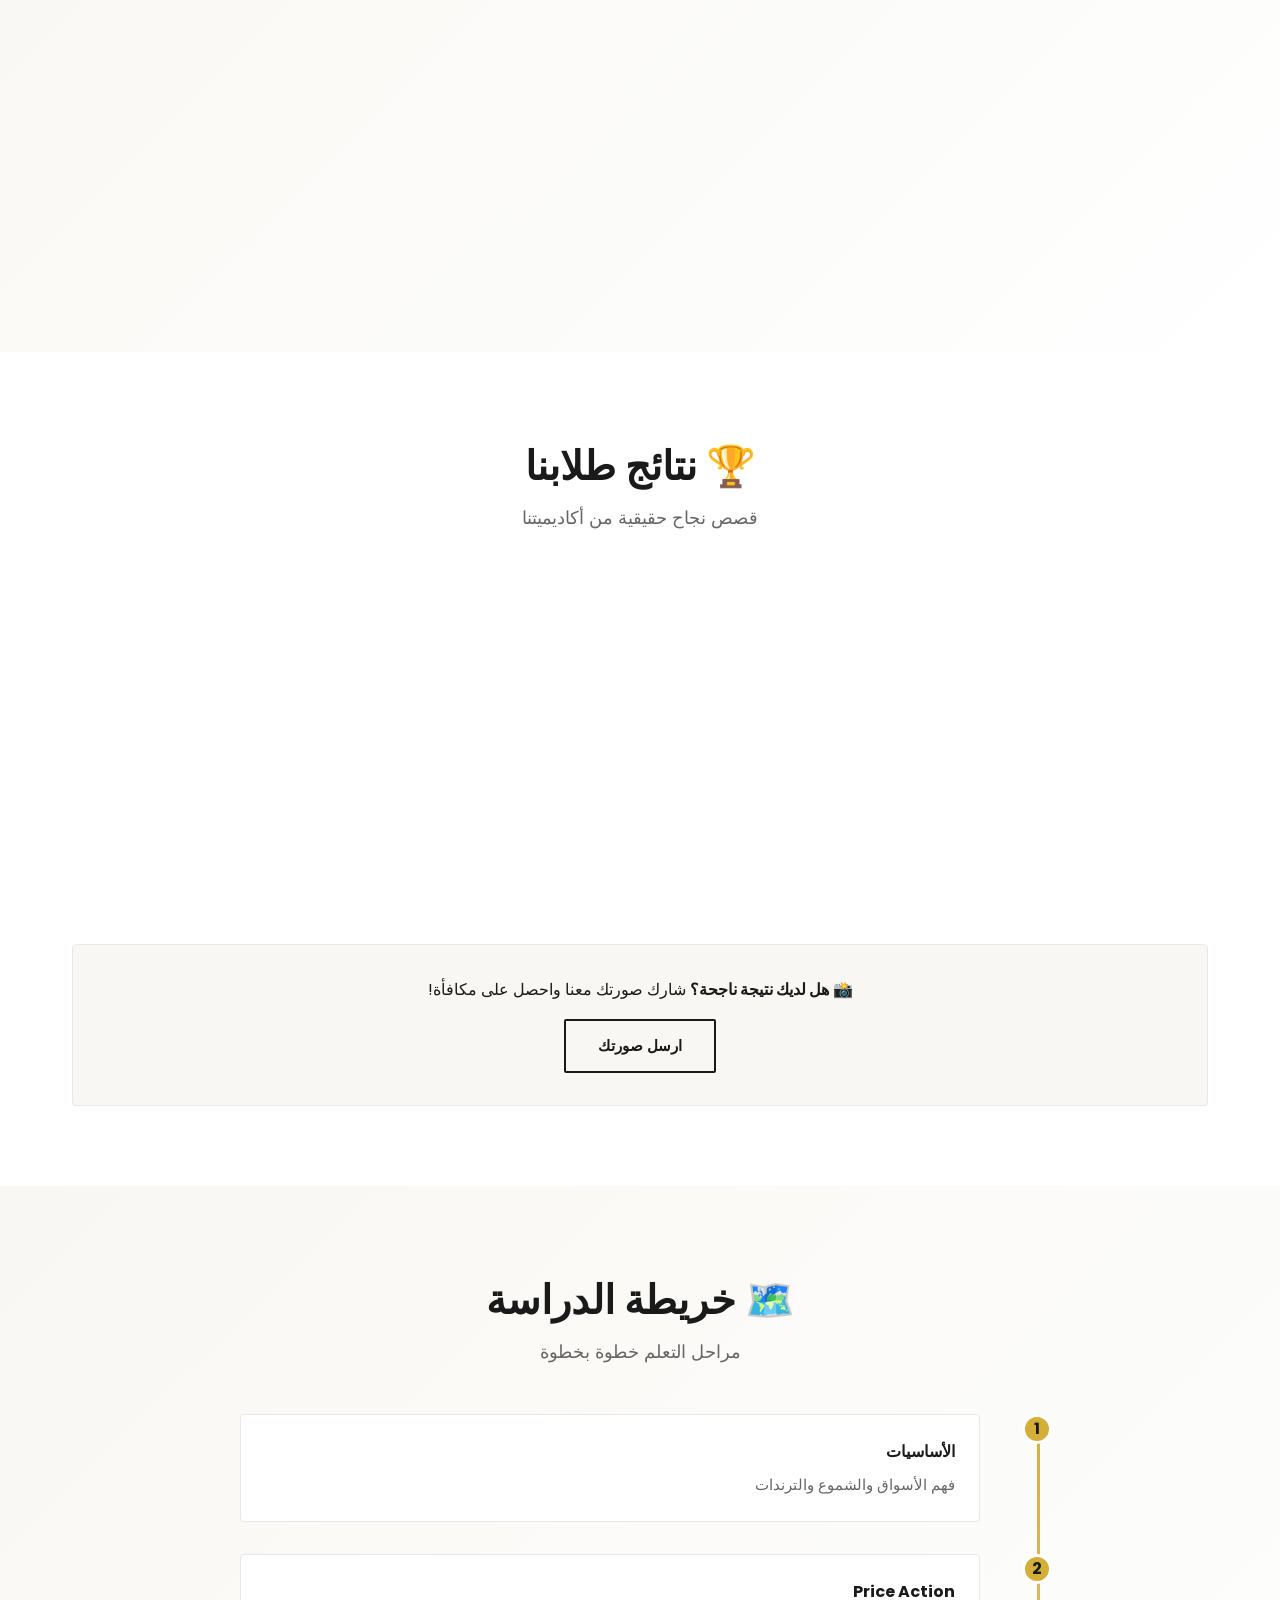
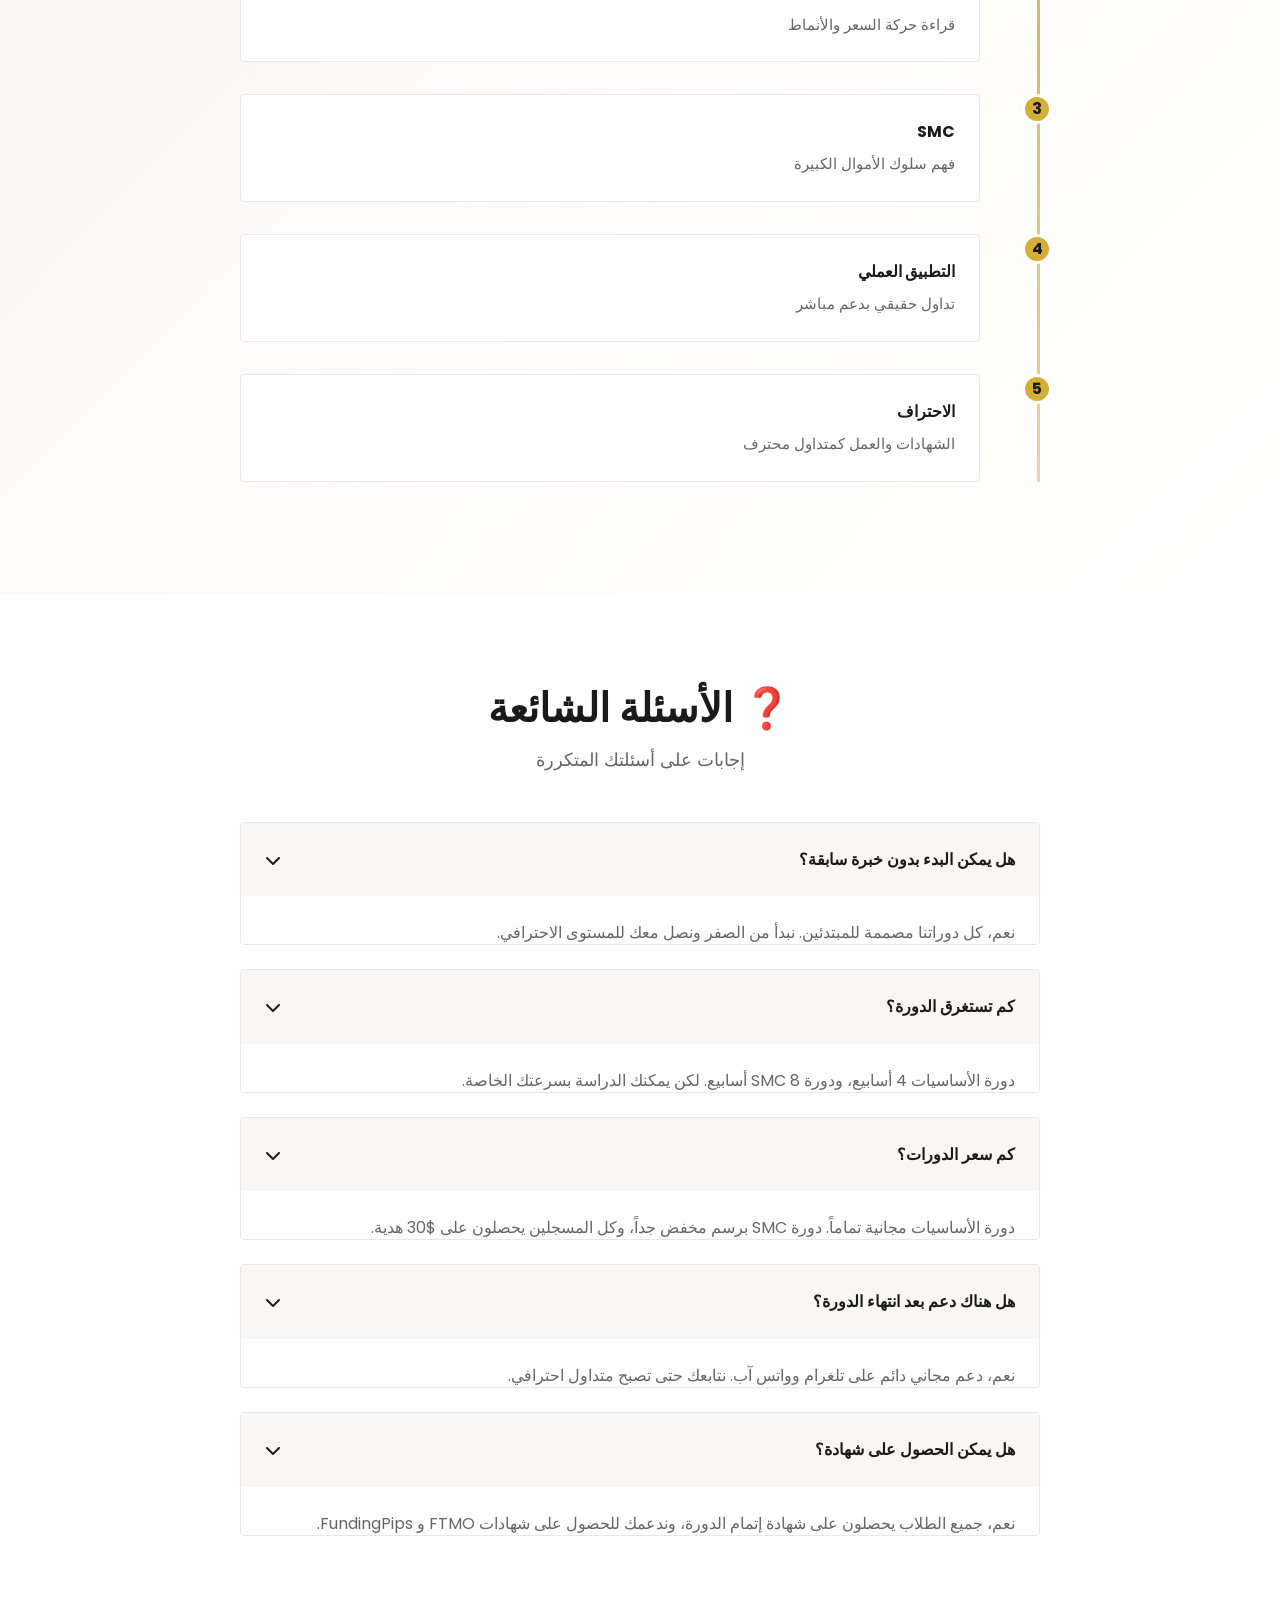
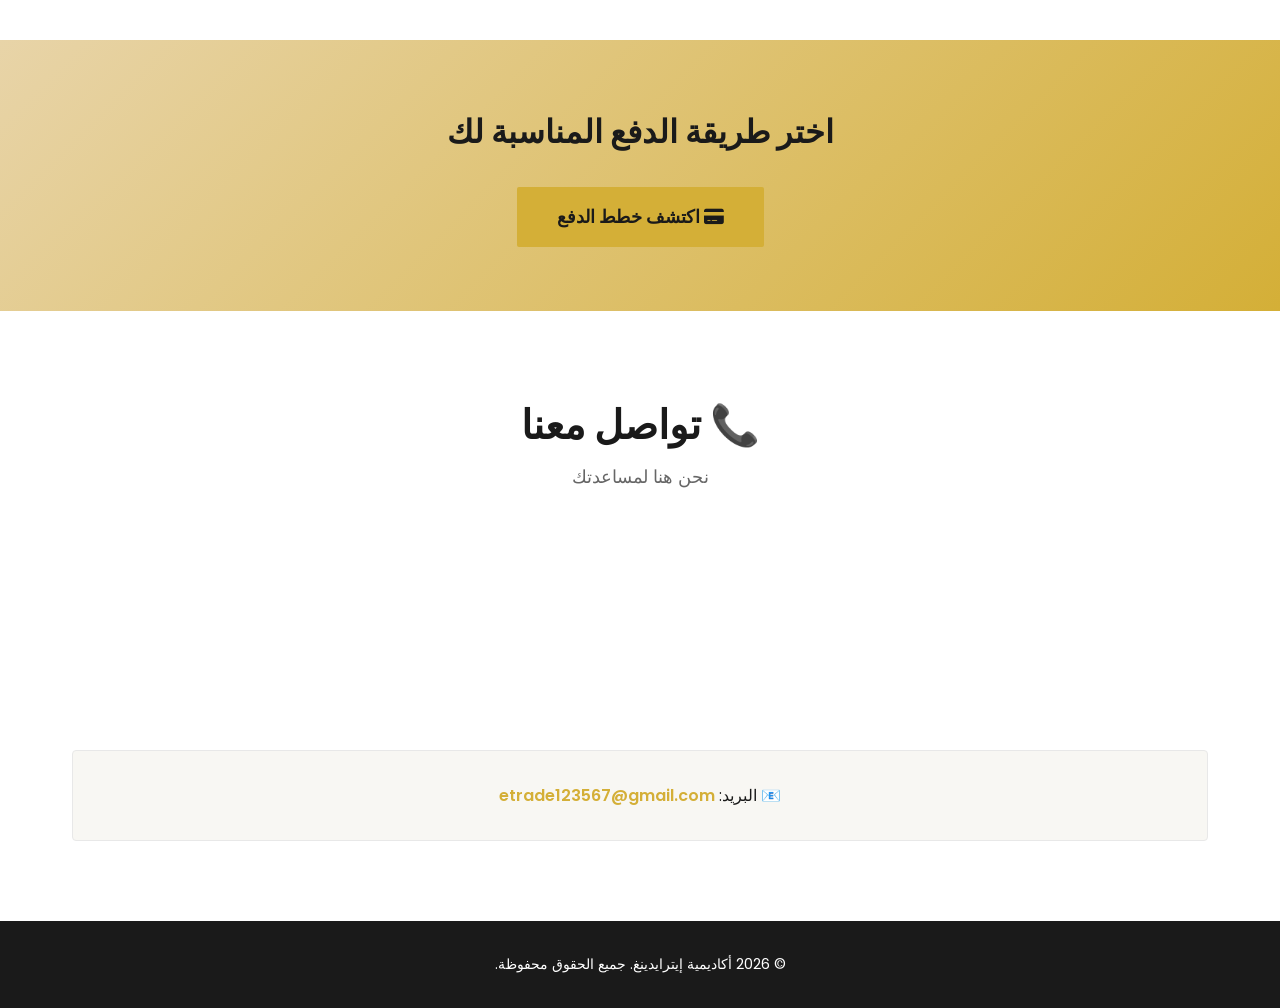
==== commit 6c7a4ec2: "Add files via upload" ====
--- a/index.html
+++ b/index.html
@@ -4,224 +4,424 @@
     <meta charset="UTF-8">
     <meta name="viewport" content="width=device-width, initial-scale=1.0">
     <title>أكاديمية إيترايدينغ - تعليم التداول الاحترافي</title>
+    <link href="https://fonts.googleapis.com/css2?family=Playfair+Display:wght@700&family=Poppins:wght@400;500;600&display=swap" rel="stylesheet">
+    <link rel="stylesheet" href="https://cdnjs.cloudflare.com/ajax/libs/font-awesome/6.4.0/css/all.min.css">
     <link rel="stylesheet" href="style.css">
-    <link href="https://fonts.googleapis.com/css2?family=Playfair+Display:wght@700&family=Poppins:wght@300;400;600&display=swap" rel="stylesheet">
 </head>
 <body>
+    <!-- Announcement Bar -->
+    <div class="announcement-bar" id="announcementBar">
+        <p>🎁 <strong>عرض خاص:</strong> سجل الآن واحصل على <span class="highlight-gold">$30 هدية</span> + $30 إضافية عند التواصل مع INZO!</p>
+        <button class="close-announcement" onclick="document.getElementById('announcementBar').style.display='none';">&times;</button>
+    </div>
+
     <!-- Header -->
     <header class="header">
-        <div class="header-container">
+        <div class="container">
             <div class="logo-section">
                 <img src="logo.png" alt="E-TRADING Logo" class="logo">
-                <h1 class="logo-text">E-TRADING</h1>
-            </div>
-            <nav class="nav-menu" id="navMenu">
-                <a href="#home" class="nav-link">الرئيسية</a>
-                <a href="#courses" class="nav-link">الدورات</a>
-                <a href="#payment" class="nav-link">طرق الدفع</a>
-                <a href="about.html" class="nav-link">عن الأكاديمية</a>
-                <a href="#contact" class="nav-link">تواصل معنا</a>
+                <span class="logo-text">E-TRADING</span>
+            </div>
+            <nav class="nav">
+                <a href="#home">الرئيسية</a>
+                <a href="#inzo">عرض INZO</a>
+                <a href="#why-us">لماذا نحن؟</a>
+                <a href="#courses">الدورات</a>
+                <a href="#results">النتائج</a>
+                <a href="#faq">الأسئلة</a>
             </nav>
-            <button class="menu-toggle" id="menuToggle">
+            <div class="hamburger" id="hamburger">
                 <span></span>
                 <span></span>
                 <span></span>
-            </button>
+            </div>
         </div>
     </header>
 
-    <!-- Hero Section -->
+    <!-- Hero with Video Background -->
     <section class="hero" id="home">
+        <video autoplay muted loop class="hero-video" id="heroVideo">
+            <source src="trading-hero.mp4" type="video/mp4">
+        </video>
+        <div class="hero-overlay"></div>
         <div class="hero-content">
-            <h2 class="hero-title">تعلم التداول الاحترافي</h2>
-            <p class="hero-subtitle">من الأساسيات إلى الاستراتيجيات المتقدمة</p>
-            <p class="hero-description">انضم إلى آلاف المتداولين الناجحين واكتسب المهارات الحقيقية للتداول برفع متوازن</p>
-            <button class="cta-button">ابدأ الآن</button>
+            <h1>أكاديمية إيترايدينغ</h1>
+            <p>تعليم التداول الاحترافي بـ Price Action و Smart Money Concepts</p>
+            <div class="hero-buttons">
+                <button class="btn btn-primary" onclick="scrollTo('inzo')">ابدأ معنا الآن</button>
+                <button class="btn btn-secondary" onclick="scrollTo('courses')">اكتشف الدورات</button>
+            </div>
+        </div>
+    </section>
+
+    <!-- INZO Partnership Section -->
+    <section class="inzo-section" id="inzo">
+        <div class="container">
+            <div class="section-header">
+                <h2>🎯 شراكة INZO - عرض حصري</h2>
+                <p>كن وكيل إحالة معنا واربح عمولات رائعة</p>
+            </div>
+            
+            <div class="inzo-grid">
+                <div class="inzo-card">
+                    <div class="inzo-icon">💰</div>
+                    <h3>$30 هدية فورية</h3>
+                    <p>كل من يسجل عبر رابط الإحالة الخاص بك يحصل على $30 هدية مباشرة</p>
+                    <div class="highlight-box">للتفعيل: سجل واضغط على "احصل على رابط الإحالة"</div>
+                </div>
+                
+                <div class="inzo-card featured">
+                    <div class="inzo-icon">⭐</div>
+                    <h3>+$30 إضافية</h3>
+                    <p>تواصل معنا على تلغرام فوراً لتفعيل حسابك واحصل على $30 إضافية</p>
+                    <div class="highlight-box gold">المجموع = $60 لكل مسجل جديد!</div>
+                </div>
+                
+                <div class="inzo-card">
+                    <div class="inzo-icon">📊</div>
+                    <h3>دعم كامل</h3>
+                    <p>فريق INZO سيدعمك في كل خطوة من عملية الإحالة</p>
+                    <a href="https://t.me/E_Trading9" class="btn-link">→ تواصل على تلغرام</a>
+                </div>
+            </div>
+
+            <div class="inzo-process">
+                <h3>خطوات الحصول على الحوافز:</h3>
+                <div class="process-steps">
+                    <div class="step">
+                        <span class="step-number">1</span>
+                        <p><strong>سجل:</strong> أنشئ حسابك عبر الموقع</p>
+                    </div>
+                    <div class="step">
+                        <span class="step-number">2</span>
+                        <p><strong>ضع رابطك:</strong> احصل على رابط الإحالة الخاص بك</p>
+                    </div>
+                    <div class="step">
+                        <span class="step-number">3</span>
+                        <p><strong>تواصل:</strong> أرسل رسالة على تلغرام @E_Trading9</p>
+                    </div>
+                    <div class="step">
+                        <span class="step-number">4</span>
+                        <p><strong>استقبل:</strong> اجمع الـ $30 + $30 لكل مسجل</p>
+                    </div>
+                </div>
+            </div>
+
+            <div class="inzo-cta">
+                <a href="https://t.me/E_Trading9" class="btn btn-primary btn-lg">
+                    <i class="fab fa-telegram"></i> تواصل معنا على تلغرام الآن
+                </a>
+            </div>
+        </div>
+    </section>
+
+    <!-- Why Us Section -->
+    <section class="why-us" id="why-us">
+        <div class="container">
+            <div class="section-header">
+                <h2>🌟 لماذا تختار أكاديمية إيترايدينغ؟</h2>
+                <p>معايير فريدة لضمان نجاحك</p>
+            </div>
+
+            <div class="why-grid">
+                <div class="why-card">
+                    <div class="why-icon">📈</div>
+                    <h3>Price Action الحقيقي</h3>
+                    <p>تعليم Price Action والشموع اليابانية بطريقة عملية مختبرة على الحقيقة</p>
+                </div>
+                <div class="why-card">
+                    <div class="why-icon">🧠</div>
+                    <h3>Smart Money Concepts</h3>
+                    <p>فهم سلوك الأموال الكبيرة وكيفية تحرك السوق الحقيقي</p>
+                </div>
+                <div class="why-card">
+                    <div class="why-icon">👥</div>
+                    <h3>متابعة مباشرة</h3>
+                    <p>تواصل مباشر مع المدرب والإجابة على الأسئلة في الحال</p>
+                </div>
+                <div class="why-card">
+                    <div class="why-icon">🎓</div>
+                    <h3>شهادات معترف بها</h3>
+                    <p>احصل على شهادات مثل FTMO و FundingPips بدعمنا الكامل</p>
+                </div>
+                <div class="why-card">
+                    <div class="why-icon">💬</div>
+                    <h3>دعم مستمر</h3>
+                    <p>دعم 24/7 على تلغرام وواتس آب بدون مقابل</p>
+                </div>
+                <div class="why-card">
+                    <div class="why-icon">⚡</div>
+                    <h3>محتوى حي</h3>
+                    <p>جلسات حية يومية لتحليل السوق والإجابة على الاستفسارات</p>
+                </div>
+            </div>
         </div>
     </section>
 
     <!-- Courses Section -->
-    <section class="courses" id="courses">
-        <div class="section-container">
-            <h2 class="section-title">برامجنا التدريبية</h2>
-            <p class="section-subtitle">اختر المسار الذي يناسبك</p>
-            
+    <section class="courses-section" id="courses">
+        <div class="container">
+            <div class="section-header">
+                <h2>📚 الدورات المتاحة</h2>
+                <p>اختر الدورة المناسبة لك</p>
+            </div>
+
             <div class="courses-grid">
-                <!-- Course 1 -->
-                <div class="course-card basic">
-                    <div class="course-header">
-                        <h3 class="course-title">أساسيات التداول</h3>
-                        <span class="course-badge">مجاني</span>
-                    </div>
-                    <div class="course-content">
-                        <p class="course-description">تعرف على أساسيات التداول وفهم السوق بشكل صحيح</p>
-                        <div class="course-info-block">
-                            <span class="info-label">المدة:</span>
-                            <span class="info-value">4 أسابيع</span>
-                        </div>
-                        <div class="course-info-block">
-                            <span class="info-label">الوصول:</span>
-                            <span class="info-value">مجاني لفترة محدودة</span>
-                        </div>
-                        <ul class="course-features">
-                            <li>✓ مقدمة شاملة للأسواق المالية</li>
-                            <li>✓ فهم القراءات البيانية الأساسية</li>
-                            <li>✓ إدارة المخاطر الأولية</li>
-                            <li>✓ أدوات التداول الأساسية</li>
-                            <li>✓ شهادة إتمام الدورة</li>
-                        </ul>
-                    </div>
-                    <a href="basic-course.html" class="course-btn basic-btn">اعرف المزيد</a>
-                </div>
-
-                <!-- Course 2 -->
-                <div class="course-card premium">
-                    <div class="course-header">
-                        <h3 class="course-title">دورة SMC الاحترافية</h3>
-                        <span class="course-badge premium-badge">متقدمة</span>
-                    </div>
-                    <div class="course-content">
-                        <p class="course-description">إتقان استراتيجية SMC وتحليل السوق المتقدم</p>
-                        <div class="course-info-block">
-                            <span class="info-label">الباقة تشمل:</span>
-                        </div>
-                        <ul class="course-features premium-features">
-                            <li>✓ دورة SMC متقدمة كاملة</li>
-                            <li>✓ دخول حصري لقناة التوصيات</li>
-                            <li>✓ حساب هدية بقيمة $60</li>
-                            <li>✓ جلسات استشارة فردية</li>
-                            <li>✓ محتوى حصري وتحديثات مستمرة</li>
-                            <li>✓ مجتمع متقدم من المتداولين</li>
-                        </ul>
-                    </div>
-                    <a href="smc-course.html" class="course-btn premium-btn">اعرف المزيد</a>
-                </div>
-            </div>
-        </div>
-    </section>
-
-    <!-- Payment Methods Section -->
-    <section class="payment" id="payment">
-        <div class="section-container">
-            <h2 class="section-title">طرق الدفع الآمنة</h2>
-            <p class="section-subtitle">ندعم العملات المشفرة الموثوقة</p>
-            
-            <div class="payment-grid">
-                <a href="usdt-payment.html" class="payment-method payment-link">
-                    <div class="payment-icon">
-                        <svg viewBox="0 0 100 100" xmlns="http://www.w3.org/2000/svg">
-                            <circle cx="50" cy="50" r="45" fill="none" stroke="currentColor" stroke-width="2"/>
-                            <text x="50" y="60" text-anchor="middle" font-size="40" font-weight="bold" fill="currentColor">₮</text>
-                        </svg>
-                    </div>
-                    <h3 class="payment-title">USDT (Tether) TRC20</h3>
-                    <p class="payment-description">عملة مستقرة بقيمة الدولار الأمريكي</p>
-                    <ul class="payment-benefits">
-                        <li>• تحويلات سريعة وآمنة</li>
-                        <li>• رسوم منخفضة جداً</li>
-                        <li>• متوفرة على جميع الشبكات</li>
-                        <li>• محفظة آمنة مضمونة</li>
-                    </ul>
-                    <span class="learn-more">اضغط لمزيد من التفاصيل →</span>
-                </a>
-
-                <div class="payment-method">
-                    <div class="payment-icon">
-                        <svg viewBox="0 0 100 100" xmlns="http://www.w3.org/2000/svg">
-                            <circle cx="50" cy="50" r="45" fill="none" stroke="currentColor" stroke-width="2"/>
-                            <text x="50" y="60" text-anchor="middle" font-size="30" font-weight="bold" fill="currentColor">₿</text>
-                        </svg>
-                    </div>
-                    <h3 class="payment-title">البيتكوين</h3>
-                    <p class="payment-description">أكبر عملة مشفرة بالعالم</p>
-                    <ul class="payment-benefits">
-                        <li>• أعلى مستويات الأمان</li>
-                        <li>• قيمة استثمارية قوية</li>
-                        <li>• معترف بها عالمياً</li>
-                        <li>• تحويلات لامركزية موثوقة</li>
-                    </ul>
-                </div>
-
-                <div class="payment-method">
-                    <div class="payment-icon">
-                        <svg viewBox="0 0 100 100" xmlns="http://www.w3.org/2000/svg">
-                            <circle cx="50" cy="50" r="45" fill="none" stroke="currentColor" stroke-width="2"/>
-                            <text x="50" y="60" text-anchor="middle" font-size="35" font-weight="bold" fill="currentColor">E</text>
-                        </svg>
-                    </div>
-                    <h3 class="payment-title">الإيثيريوم</h3>
-                    <p class="payment-description">منصة العقود الذكية الرائدة</p>
-                    <ul class="payment-benefits">
-                        <li>• رسوم معقولة وسريعة</li>
-                        <li>• عقود ذكية آمنة</li>
-                        <li>• دعم شامل للتطبيقات</li>
-                        <li>• شبكة موثوقة وقوية</li>
-                    </ul>
-                </div>
-            </div>
-
-            <div class="payment-info">
-                <h3 class="info-title">كيف تدفع؟</h3>
-                <ol class="payment-steps">
-                    <li><strong>اختر العملة:</strong> اختر من USDT أو البيتكوين أو الإيثيريوم</li>
-                    <li><strong>احصل على العنوان:</strong> ستتلقى عنوان المحفظة الآمن</li>
-                    <li><strong>أرسل الدفعة:</strong> حول المبلغ من محفظتك</li>
-                    <li><strong>تأكيد فوري:</strong> ستتم معالجة الدفع تلقائياً وسيتم تفعيل حسابك</li>
-                </ol>
-                <p class="security-note">🔒 جميع المعاملات محمية بتقنيات التشفير الأعلى عالمياً</p>
-            </div>
+                <a href="basic-course.html" class="course-card">
+                    <div class="course-badge free">مجاني</div>
+                    <h3>أساسيات التداول</h3>
+                    <p>مقدمة شاملة لمبادئ التداول والأسواق</p>
+                    <div class="course-duration">⏱ 4 أسابيع</div>
+                    <button class="btn btn-outline">تفاصيل الدورة</button>
+                </a>
+
+                <a href="smc-course.html" class="course-card featured">
+                    <div class="course-badge premium">احترافي</div>
+                    <h3>دورة SMC الاحترافية</h3>
+                    <p>تعليم متقدم في Smart Money Concepts</p>
+                    <div class="course-duration">⏱ 8 أسابيع</div>
+                    <button class="btn btn-primary">ادخل الآن</button>
+                </a>
+            </div>
+        </div>
+    </section>
+
+    <!-- Student Results Section -->
+    <section class="results-section" id="results">
+        <div class="container">
+            <div class="section-header">
+                <h2>🏆 نتائج طلابنا</h2>
+                <p>قصص نجاح حقيقية من أكاديميتنا</p>
+            </div>
+
+            <div class="results-grid" id="resultsGrid">
+                <div class="result-card">
+                    <div class="result-image placeholder">
+                        <i class="fas fa-chart-line"></i>
+                    </div>
+                    <h4>طالب 1</h4>
+                    <p class="profit">الربح: +$5,000</p>
+                    <p class="review">"الدورة غيّرت نظري للتداول تماماً"</p>
+                </div>
+                <div class="result-card">
+                    <div class="result-image placeholder">
+                        <i class="fas fa-trophy"></i>
+                    </div>
+                    <h4>طالب 2</h4>
+                    <p class="profit">الربح: +$8,500</p>
+                    <p class="review">"أفضل استثمار قمت به في حياتي"</p>
+                </div>
+                <div class="result-card">
+                    <div class="result-image placeholder">
+                        <i class="fas fa-star"></i>
+                    </div>
+                    <h4>طالب 3</h4>
+                    <p class="profit">الربح: +$12,000</p>
+                    <p class="review">"المتابعة المباشرة ساعدتني كثيراً"</p>
+                </div>
+            </div>
+
+            <div class="results-note">
+                <p>📸 <strong>هل لديك نتيجة ناجحة؟</strong> شارك صورتك معنا واحصل على مكافأة!</p>
+                <a href="https://t.me/E_Trading9" class="btn btn-secondary">ارسل صورتك</a>
+            </div>
+        </div>
+    </section>
+
+    <!-- Curriculum Roadmap -->
+    <section class="curriculum-section">
+        <div class="container">
+            <div class="section-header">
+                <h2>🗺️ خريطة الدراسة</h2>
+                <p>مراحل التعلم خطوة بخطوة</p>
+            </div>
+
+            <div class="curriculum-timeline">
+                <div class="timeline-item">
+                    <div class="timeline-marker">1</div>
+                    <div class="timeline-content">
+                        <h4>الأساسيات</h4>
+                        <p>فهم الأسواق والشموع والترندات</p>
+                    </div>
+                </div>
+                <div class="timeline-item">
+                    <div class="timeline-marker">2</div>
+                    <div class="timeline-content">
+                        <h4>Price Action</h4>
+                        <p>قراءة حركة السعر والأنماط</p>
+                    </div>
+                </div>
+                <div class="timeline-item">
+                    <div class="timeline-marker">3</div>
+                    <div class="timeline-content">
+                        <h4>SMC</h4>
+                        <p>فهم سلوك الأموال الكبيرة</p>
+                    </div>
+                </div>
+                <div class="timeline-item">
+                    <div class="timeline-marker">4</div>
+                    <div class="timeline-content">
+                        <h4>التطبيق العملي</h4>
+                        <p>تداول حقيقي بدعم مباشر</p>
+                    </div>
+                </div>
+                <div class="timeline-item">
+                    <div class="timeline-marker">5</div>
+                    <div class="timeline-content">
+                        <h4>الاحتراف</h4>
+                        <p>الشهادات والعمل كمتداول محترف</p>
+                    </div>
+                </div>
+            </div>
+        </div>
+    </section>
+
+    <!-- FAQ Section -->
+    <section class="faq-section" id="faq">
+        <div class="container">
+            <div class="section-header">
+                <h2>❓ الأسئلة الشائعة</h2>
+                <p>إجابات على أسئلتك المتكررة</p>
+            </div>
+
+            <div class="faq-items">
+                <div class="faq-item">
+                    <div class="faq-question" onclick="toggleFAQ(this)">
+                        <span>هل يمكن البدء بدون خبرة سابقة؟</span>
+                        <i class="fas fa-chevron-down"></i>
+                    </div>
+                    <div class="faq-answer">
+                        <p>نعم، كل دوراتنا مصممة للمبتدئين. نبدأ من الصفر ونصل معك للمستوى الاحترافي.</p>
+                    </div>
+                </div>
+
+                <div class="faq-item">
+                    <div class="faq-question" onclick="toggleFAQ(this)">
+                        <span>كم تستغرق الدورة؟</span>
+                        <i class="fas fa-chevron-down"></i>
+                    </div>
+                    <div class="faq-answer">
+                        <p>دورة الأساسيات 4 أسابيع، ودورة SMC 8 أسابيع. لكن يمكنك الدراسة بسرعتك الخاصة.</p>
+                    </div>
+                </div>
+
+                <div class="faq-item">
+                    <div class="faq-question" onclick="toggleFAQ(this)">
+                        <span>كم سعر الدورات؟</span>
+                        <i class="fas fa-chevron-down"></i>
+                    </div>
+                    <div class="faq-answer">
+                        <p>دورة الأساسيات مجانية تماماً. دورة SMC برسم مخفض جداً، وكل المسجلين يحصلون على $30 هدية.</p>
+                    </div>
+                </div>
+
+                <div class="faq-item">
+                    <div class="faq-question" onclick="toggleFAQ(this)">
+                        <span>هل هناك دعم بعد انتهاء الدورة؟</span>
+                        <i class="fas fa-chevron-down"></i>
+                    </div>
+                    <div class="faq-answer">
+                        <p>نعم، دعم مجاني دائم على تلغرام وواتس آب. نتابعك حتى تصبح متداول احترافي.</p>
+                    </div>
+                </div>
+
+                <div class="faq-item">
+                    <div class="faq-question" onclick="toggleFAQ(this)">
+                        <span>هل يمكن الحصول على شهادة؟</span>
+                        <i class="fas fa-chevron-down"></i>
+                    </div>
+                    <div class="faq-answer">
+                        <p>نعم، جميع الطلاب يحصلون على شهادة إتمام الدورة، وندعمك للحصول على شهادات FTMO و FundingPips.</p>
+                    </div>
+                </div>
+            </div>
+        </div>
+    </section>
+
+    <!-- Payment Page Link -->
+    <section class="payment-cta">
+        <div class="container">
+            <h2>اختر طريقة الدفع المناسبة لك</h2>
+            <a href="payment-plans.html" class="btn btn-primary btn-lg">
+                <i class="fas fa-credit-card"></i> اكتشف خطط الدفع
+            </a>
         </div>
     </section>
 
     <!-- Contact Section -->
-    <section class="contact" id="contact">
-        <div class="section-container">
-            <h2 class="section-title">تواصل معنا</h2>
-            <p class="section-subtitle">انضم إلى مجتمعنا والبق على اتصال</p>
-            
+    <section class="contact-section" id="contact">
+        <div class="container">
+            <div class="section-header">
+                <h2>📞 تواصل معنا</h2>
+                <p>نحن هنا لمساعدتك</p>
+            </div>
+
             <div class="contact-grid">
-                <a href="https://www.instagram.com/evan.trading?exln=MWcwZ3B2aHBndzN6NA==" target="_blank" class="contact-link instagram">
-                    <svg viewBox="0 0 24 24" fill="currentColor">
-                        <path d="M12 2.163c3.204 0 3.584.012 4.85.07 3.252.148 4.771 1.691 4.919 4.919.058 1.266.069 1.646.069 4.85 0 3.204-.012 3.584-.07 4.85-.149 3.225-1.664 4.771-4.919 4.919-1.266.058-1.644.07-4.85.07-3.204 0-3.584-.012-4.849-.07-3.26-.149-4.771-1.699-4.919-4.92-.058-1.265-.07-1.644-.07-4.849 0-3.204.013-3.583.07-4.849.149-3.227 1.664-4.771 4.919-4.919 1.266-.057 1.645-.069 4.849-.069zm0-2.163c-3.259 0-3.667.014-4.947.072-4.358.2-6.78 2.618-6.98 6.98-.059 1.281-.073 1.689-.073 4.948 0 3.259.014 3.668.072 4.948.2 4.358 2.618 6.78 6.98 6.98 1.281.058 1.689.072 4.948.072 3.259 0 3.668-.014 4.948-.072 4.354-.2 6.782-2.618 6.979-6.98.059-1.28.073-1.689.073-4.948 0-3.259-.014-3.667-.072-4.947-.196-4.354-2.617-6.78-6.979-6.98-1.281-.059-1.69-.073-4.949-.073zM5.838 12a6.162 6.162 0 1 1 12.324 0 6.162 6.162 0 0 1-12.324 0zM12 16a4 4 0 1 1 0-8 4 4 0 0 1 0 8zm4.965-10.322a1.44 1.44 0 1 1 2.881.001 1.44 1.44 0 0 1-2.881-.001z"/>
-                    </svg>
-                    <span>Instagram</span>
-                </a>
-
-                <a href="https://t.me/E_Trading9" target="_blank" class="contact-link telegram">
-                    <svg viewBox="0 0 24 24" fill="currentColor">
-                        <path d="M12 0C5.373 0 0 5.373 0 12s5.373 12 12 12 12-5.373 12-12S18.627 0 12 0zm5.894 8.221l-1.97 9.28c-.145.658-.537.818-1.084.508l-3-2.21-1.446 1.394c-.14.146-.357.292-.748.292l.22-3.12 5.678-5.126c.25-.223-.054-.345-.385-.122L6.46 13.285l-3.106-.962c-.675-.215-.686-.675.15-.99l12.14-4.686c.563-.231 1.057.144.876 1.029z"/>
-                    </svg>
-                    <span>Telegram</span>
-                </a>
-
-                <a href="https://www.facebook.com/share/19hBwG6DZ6/" target="_blank" class="contact-link facebook">
-                    <svg viewBox="0 0 24 24" fill="currentColor">
-                        <path d="M24 12.073c0-6.627-5.373-12-12-12s-12 5.373-12 12c0 5.99 4.388 10.954 10.125 11.854v-8.385H7.078v-3.47h3.047V9.43c0-3.007 1.792-4.669 4.533-4.669 1.312 0 2.686.235 2.686.235v2.953H15.83c-1.491 0-1.956.925-1.956 1.874v2.25h3.328l-.532 3.47h-2.796v8.385C19.612 23.027 24 18.062 24 12.073z"/>
-                    </svg>
-                    <span>Facebook</span>
-                </a>
-            </div>
-
-            <!-- Support Chat Button -->
-            <div class="support-button-container">
-                <button class="support-button" id="supportBtn">
-                    <svg viewBox="0 0 24 24" fill="currentColor">
-                        <path d="M20 2H4c-1.1 0-2 .9-2 2v18l4-4h14c1.1 0 2-.9 2-2V4c0-1.1-.9-2-2-2zm-2 12h-8v-2h8v2zm0-3h-8V9h8v2zm0-3H6V6h12v2z"/>
-                    </svg>
-                    <span>الدعم</span>
-                </button>
+                <a href="https://www.instagram.com/evan.trading" class="contact-card" target="_blank">
+                    <i class="fab fa-instagram"></i>
+                    <h4>Instagram</h4>
+                    <p>تابعنا للمحتوى اليومي</p>
+                </a>
+                <a href="https://t.me/E_Trading9" class="contact-card" target="_blank">
+                    <i class="fab fa-telegram"></i>
+                    <h4>Telegram</h4>
+                    <p>الدعم الفوري والإعلانات</p>
+                </a>
+                <a href="https://www.youtube.com/@evantrades" class="contact-card" target="_blank">
+                    <i class="fab fa-youtube"></i>
+                    <h4>YouTube</h4>
+                    <p>فيديوهات تعليمية مجانية</p>
+                </a>
+                <a href="https://www.facebook.com/share/19hBwG6DZ6/" class="contact-card" target="_blank">
+                    <i class="fab fa-facebook"></i>
+                    <h4>Facebook</h4>
+                    <p>احصل على آخر الأخبار</p>
+                </a>
+            </div>
+
+            <div class="contact-info">
+                <p>📧 البريد: <a href="mailto:etrade123567@gmail.com">etrade123567@gmail.com</a></p>
             </div>
         </div>
     </section>
 
     <!-- Footer -->
     <footer class="footer">
-        <div class="footer-content">
+        <div class="container">
             <p>&copy; 2026 أكاديمية إيترايدينغ. جميع الحقوق محفوظة.</p>
-            <p class="disclaimer">تحذير: التداول ينطوي على مخاطر. تأكد من فهمك الكامل للمخاطر قبل البدء.</p>
         </div>
     </footer>
+
+    <!-- Floating Contact Buttons -->
+    <div class="floating-buttons">
+        <a href="https://t.me/E_Trading9" class="floating-btn telegram" title="تلغرام">
+            <i class="fab fa-telegram-plane"></i>
+        </a>
+        <a href="https://wa.me/your-whatsapp-number" class="floating-btn whatsapp" title="واتساب">
+            <i class="fab fa-whatsapp"></i>
+        </a>
+    </div>
+
+    <!-- Support Button -->
+    <button class="support-btn" id="supportBtn" title="نموذج الدعم">
+        <i class="fas fa-comments"></i>
+    </button>
+
+    <!-- Support Modal -->
+    <div class="modal" id="supportModal">
+        <div class="modal-content">
+            <span class="close" onclick="closeModal()">&times;</span>
+            <h2>نموذج الدعم</h2>
+            <form id="supportForm">
+                <input type="text" placeholder="اسمك" required>
+                <input type="email" placeholder="بريدك الإلكتروني" required>
+                <input type="text" placeholder="الموضوع" required>
+                <textarea placeholder="رسالتك" rows="4" required></textarea>
+                <button type="submit" class="btn btn-primary">إرسال</button>
+            </form>
+        </div>
+    </div>
 
     <script src="script.js"></script>
 </body>
-</html>
+</html>
--- a/style.css
+++ b/style.css
@@ -1,4 +1,3 @@
-/* ===== Root & General Styles ===== */
 :root {
     --primary-white: #FFFFFF;
     --secondary-white: #F8F7F3;
@@ -7,6 +6,9 @@
     --dark-text: #1a1a1a;
     --light-text: #666666;
     --border-light: #E8E8E8;
+    --success: #27AE60;
+    --warning: #E67E22;
+    --info: #3498DB;
 }
 
 * {
@@ -21,56 +23,74 @@
 
 body {
     font-family: 'Poppins', sans-serif;
+    color: var(--dark-text);
     background-color: var(--primary-white);
-    color: var(--dark-text);
     line-height: 1.6;
-    overflow-x: hidden;
-}
-
-/* ===== Typography ===== */
-h1, h2, h3 {
-    font-family: 'Playfair Display', serif;
+}
+
+.container {
+    max-width: 1200px;
+    margin: 0 auto;
+    padding: 0 2rem;
+}
+
+/* ============ ANNOUNCEMENT BAR ============ */
+.announcement-bar {
+    background: linear-gradient(135deg, var(--gold-primary), var(--gold-light));
+    color: var(--dark-text);
+    padding: 1rem 2rem;
+    text-align: center;
+    position: sticky;
+    top: 0;
+    z-index: 999;
+    display: flex;
+    justify-content: center;
+    align-items: center;
+    gap: 1rem;
+}
+
+.announcement-bar p {
+    margin: 0;
+    font-weight: 500;
+    flex: 1;
+}
+
+.highlight-gold {
+    color: var(--dark-text);
     font-weight: 700;
-    color: var(--dark-text);
-}
-
-h2 {
-    font-size: 3rem;
-    margin-bottom: 1.5rem;
-    letter-spacing: -0.5px;
-}
-
-h3 {
-    font-size: 1.8rem;
-    margin-bottom: 1rem;
-}
-
-p {
-    font-size: 1rem;
-    color: var(--light-text);
-    line-height: 1.8;
-}
-
-a {
-    text-decoration: none;
-    color: inherit;
-    transition: color 0.3s ease;
-}
-
-/* ===== Header & Navigation ===== */
+}
+
+.close-announcement {
+    background: none;
+    border: none;
+    font-size: 1.5rem;
+    cursor: pointer;
+    color: var(--dark-text);
+    padding: 0;
+    width: 30px;
+    height: 30px;
+    display: flex;
+    align-items: center;
+    justify-content: center;
+    transition: transform 0.2s;
+}
+
+.close-announcement:hover {
+    transform: scale(1.2);
+}
+
+/* ============ HEADER ============ */
 .header {
     background-color: var(--primary-white);
     border-bottom: 1px solid var(--border-light);
+    padding: 1.5rem 0;
     position: sticky;
-    top: 0;
-    z-index: 1000;
-    box-shadow: 0 2px 4px rgba(0, 0, 0, 0.05);
-}
-
-.header-container {
-    max-width: 1200px;
-    margin: 0 auto;
-    padding: 1.5rem 2rem;
+    top: 60px;
+    z-index: 100;
+    box-shadow: 0 2px 5px rgba(0,0,0,0.05);
+}
+
+.header .container {
     display: flex;
     justify-content: space-between;
     align-items: center;
@@ -79,548 +99,824 @@
 .logo-section {
     display: flex;
     align-items: center;
-    gap: 1rem;
-    flex-shrink: 0;
+    gap: 0.8rem;
+    text-decoration: none;
 }
 
 .logo {
-    width: 60px;
-    height: 60px;
+    width: 40px;
+    height: 40px;
     object-fit: contain;
-    filter: drop-shadow(0 2px 4px rgba(212, 175, 55, 0.2));
 }
 
 .logo-text {
     font-family: 'Playfair Display', serif;
-    font-size: 1.8rem;
+    font-size: 1.3rem;
     font-weight: 700;
     color: var(--dark-text);
-    letter-spacing: 2px;
-}
-
-.nav-menu {
-    display: flex;
-    gap: 2.5rem;
-    align-items: center;
-}
-
-.nav-link {
+}
+
+.nav {
+    display: flex;
+    gap: 2rem;
+}
+
+.nav a {
+    color: var(--dark-text);
+    text-decoration: none;
+    font-weight: 500;
     font-size: 0.95rem;
-    font-weight: 500;
-    color: var(--dark-text);
     position: relative;
-    transition: color 0.3s ease;
-}
-
-.nav-link:after {
+    transition: color 0.3s;
+}
+
+.nav a::after {
     content: '';
     position: absolute;
-    bottom: -4px;
-    right: 0;
+    bottom: -5px;
+    left: 0;
     width: 0;
     height: 2px;
     background-color: var(--gold-primary);
-    transition: width 0.3s ease;
-}
-
-.nav-link:hover {
-    color: var(--gold-primary);
-}
-
-.nav-link:hover:after {
+    transition: width 0.3s;
+}
+
+.nav a:hover::after {
     width: 100%;
 }
 
-.menu-toggle {
+.hamburger {
     display: none;
     flex-direction: column;
+    cursor: pointer;
     gap: 5px;
-    background: none;
-    border: none;
-    cursor: pointer;
-    padding: 0.5rem;
-}
-
-.menu-toggle span {
+}
+
+.hamburger span {
     width: 25px;
-    height: 2px;
+    height: 3px;
     background-color: var(--dark-text);
     border-radius: 2px;
-    transition: all 0.3s ease;
-}
-
-/* ===== Hero Section ===== */
+    transition: all 0.3s;
+}
+
+/* ============ HERO SECTION ============ */
 .hero {
-    min-height: 100vh;
-    background: linear-gradient(135deg, var(--secondary-white) 0%, var(--primary-white) 100%);
+    position: relative;
+    height: 100vh;
+    min-height: 600px;
     display: flex;
     align-items: center;
     justify-content: center;
-    padding: 4rem 2rem;
+    overflow: hidden;
+    background: linear-gradient(135deg, #f5f5f5, #f9f9f9);
+}
+
+.hero-video {
+    position: absolute;
+    top: 50%;
+    left: 50%;
+    min-width: 100%;
+    min-height: 100%;
+    width: auto;
+    height: auto;
+    transform: translate(-50%, -50%);
+    object-fit: cover;
+    z-index: 1;
+}
+
+.hero-overlay {
+    position: absolute;
+    top: 0;
+    left: 0;
+    width: 100%;
+    height: 100%;
+    background: rgba(0, 0, 0, 0.4);
+    z-index: 2;
+}
+
+.hero-content {
     position: relative;
-    overflow: hidden;
-}
-
-.hero::before {
-    content: '';
-    position: absolute;
-    top: -50%;
-    right: -20%;
-    width: 600px;
-    height: 600px;
-    background: radial-gradient(circle, var(--gold-light) 0%, transparent 70%);
-    opacity: 0.3;
+    z-index: 3;
+    text-align: center;
+    color: var(--primary-white);
+}
+
+.hero h1 {
+    font-family: 'Playfair Display', serif;
+    font-size: 4rem;
+    margin-bottom: 1rem;
+    text-shadow: 2px 2px 10px rgba(0,0,0,0.5);
+    animation: fadeInDown 1s ease-out;
+}
+
+.hero p {
+    font-size: 1.3rem;
+    margin-bottom: 2rem;
+    text-shadow: 1px 1px 5px rgba(0,0,0,0.5);
+    animation: fadeInUp 1s ease-out 0.2s both;
+}
+
+.hero-buttons {
+    display: flex;
+    gap: 1rem;
+    justify-content: center;
+    flex-wrap: wrap;
+    animation: fadeInUp 1s ease-out 0.4s both;
+}
+
+@keyframes fadeInDown {
+    from {
+        opacity: 0;
+        transform: translateY(-20px);
+    }
+    to {
+        opacity: 1;
+        transform: translateY(0);
+    }
+}
+
+@keyframes fadeInUp {
+    from {
+        opacity: 0;
+        transform: translateY(20px);
+    }
+    to {
+        opacity: 1;
+        transform: translateY(0);
+    }
+}
+
+/* ============ BUTTONS ============ */
+.btn {
+    padding: 0.8rem 2rem;
+    border: none;
+    border-radius: 2px;
+    cursor: pointer;
+    font-weight: 600;
+    transition: all 0.3s;
+    font-family: 'Poppins', sans-serif;
+    font-size: 0.95rem;
+    text-decoration: none;
+    display: inline-block;
+}
+
+.btn-primary {
+    background-color: var(--gold-primary);
+    color: var(--dark-text);
+}
+
+.btn-primary:hover {
+    background-color: #c9a82d;
+    transform: translateY(-2px);
+    box-shadow: 0 8px 20px rgba(212, 175, 55, 0.3);
+}
+
+.btn-secondary {
+    background-color: transparent;
+    color: var(--dark-text);
+    border: 2px solid var(--dark-text);
+}
+
+.btn-secondary:hover {
+    background-color: var(--dark-text);
+    color: var(--primary-white);
+}
+
+.btn-outline {
+    background-color: transparent;
+    color: var(--dark-text);
+    border: 1px solid var(--border-light);
+}
+
+.btn-outline:hover {
+    border-color: var(--gold-primary);
+    color: var(--gold-primary);
+}
+
+.btn-lg {
+    padding: 1rem 2.5rem;
+    font-size: 1.1rem;
+}
+
+.btn-link {
+    color: var(--gold-primary);
+    text-decoration: none;
+    font-weight: 600;
+    transition: color 0.3s;
+}
+
+.btn-link:hover {
+    color: var(--dark-text);
+}
+
+/* ============ SECTION HEADER ============ */
+.section-header {
+    text-align: center;
+    margin-bottom: 3rem;
+}
+
+.section-header h2 {
+    font-family: 'Playfair Display', serif;
+    font-size: 2.5rem;
+    margin-bottom: 0.5rem;
+    color: var(--dark-text);
+}
+
+.section-header p {
+    color: var(--light-text);
+    font-size: 1.1rem;
+}
+
+/* ============ INZO PARTNERSHIP SECTION ============ */
+.inzo-section {
+    padding: 5rem 0;
+    background: linear-gradient(135deg, var(--secondary-white), var(--primary-white));
+}
+
+.inzo-grid {
+    display: grid;
+    grid-template-columns: repeat(auto-fit, minmax(280px, 1fr));
+    gap: 2rem;
+    margin-bottom: 3rem;
+}
+
+.inzo-card {
+    background: var(--primary-white);
+    border: 1px solid var(--border-light);
+    padding: 2rem;
+    text-align: center;
+    transition: all 0.3s;
+    border-radius: 4px;
+}
+
+.inzo-card:hover {
+    transform: translateY(-5px);
+    box-shadow: 0 15px 40px rgba(0,0,0,0.1);
+    border-color: var(--gold-primary);
+}
+
+.inzo-card.featured {
+    border-color: var(--gold-primary);
+    background: linear-gradient(135deg, rgba(212, 175, 55, 0.05), rgba(232, 212, 168, 0.05));
+    transform: scale(1.05);
+}
+
+.inzo-icon {
+    font-size: 3rem;
+    margin-bottom: 1rem;
+}
+
+.inzo-card h3 {
+    font-size: 1.3rem;
+    margin-bottom: 0.5rem;
+    color: var(--dark-text);
+}
+
+.inzo-card p {
+    color: var(--light-text);
+    margin-bottom: 1rem;
+}
+
+.highlight-box {
+    background-color: var(--secondary-white);
+    padding: 1rem;
+    margin: 1rem 0;
+    border-radius: 4px;
+    color: var(--dark-text);
+    font-weight: 600;
+}
+
+.highlight-box.gold {
+    background-color: var(--gold-light);
+    color: var(--dark-text);
+}
+
+/* ============ PROCESS STEPS ============ */
+.inzo-process {
+    background: var(--primary-white);
+    padding: 2rem;
+    border: 1px solid var(--border-light);
+    margin-bottom: 2rem;
+    border-radius: 4px;
+}
+
+.inzo-process h3 {
+    text-align: center;
+    margin-bottom: 2rem;
+    font-size: 1.3rem;
+}
+
+.process-steps {
+    display: grid;
+    grid-template-columns: repeat(auto-fit, minmax(200px, 1fr));
+    gap: 1.5rem;
+}
+
+.step {
+    text-align: center;
+    position: relative;
+}
+
+.step-number {
+    display: inline-flex;
+    align-items: center;
+    justify-content: center;
+    width: 50px;
+    height: 50px;
+    background-color: var(--gold-primary);
+    color: var(--dark-text);
     border-radius: 50%;
-    pointer-events: none;
-}
-
-.hero-content {
-    max-width: 800px;
-    text-align: center;
-    position: relative;
-    z-index: 2;
-}
-
-.hero-title {
-    font-size: 4.5rem;
-    line-height: 1.1;
-    margin-bottom: 1.5rem;
     font-weight: 700;
-    letter-spacing: -1px;
-}
-
-.hero-subtitle {
-    font-size: 1.6rem;
-    color: var(--gold-primary);
-    margin-bottom: 1.5rem;
-    font-weight: 300;
-    letter-spacing: 1px;
-}
-
-.hero-description {
-    font-size: 1.1rem;
+    font-size: 1.3rem;
+    margin-bottom: 1rem;
+}
+
+.step p {
     color: var(--light-text);
-    margin-bottom: 3rem;
-    max-width: 600px;
-    margin-left: auto;
-    margin-right: auto;
-    line-height: 1.9;
-}
-
-.cta-button {
-    background-color: var(--gold-primary);
-    color: var(--dark-text);
-    border: none;
-    padding: 1.2rem 3.5rem;
-    font-size: 1.1rem;
-    font-weight: 600;
-    border-radius: 0;
-    cursor: pointer;
-    transition: all 0.3s ease;
-    letter-spacing: 1px;
-    box-shadow: 0 4px 15px rgba(212, 175, 55, 0.2);
-}
-
-.cta-button:hover {
-    background-color: var(--dark-text);
-    color: var(--gold-primary);
-    transform: translateY(-2px);
-    box-shadow: 0 6px 20px rgba(212, 175, 55, 0.3);
-}
-
-/* ===== Section General ===== */
-.section-container {
-    max-width: 1200px;
-    margin: 0 auto;
-    padding: 0 2rem;
-}
-
-section {
-    padding: 6rem 2rem;
-}
-
-.section-title {
-    text-align: center;
+}
+
+.inzo-cta {
+    text-align: center;
+}
+
+/* ============ WHY US SECTION ============ */
+.why-us {
+    padding: 5rem 0;
+    background: var(--primary-white);
+}
+
+.why-grid {
+    display: grid;
+    grid-template-columns: repeat(auto-fit, minmax(250px, 1fr));
+    gap: 2rem;
+}
+
+.why-card {
+    background: var(--secondary-white);
+    padding: 2rem;
+    text-align: center;
+    border-radius: 4px;
+    transition: all 0.3s;
+    border: 1px solid transparent;
+}
+
+.why-card:hover {
+    border-color: var(--gold-primary);
+    transform: translateY(-5px);
+    background: var(--primary-white);
+    box-shadow: 0 10px 30px rgba(212, 175, 55, 0.15);
+}
+
+.why-icon {
+    font-size: 2.5rem;
+    margin-bottom: 1rem;
+}
+
+.why-card h3 {
+    font-size: 1.2rem;
     margin-bottom: 0.5rem;
-    font-size: 3rem;
-}
-
-.section-subtitle {
-    text-align: center;
-    color: var(--gold-primary);
-    font-size: 1.1rem;
-    margin-bottom: 3.5rem;
-    letter-spacing: 1px;
-    font-weight: 400;
-}
-
-/* ===== Courses Section ===== */
-.courses {
-    background-color: var(--secondary-white);
+}
+
+.why-card p {
+    color: var(--light-text);
+}
+
+/* ============ COURSES SECTION ============ */
+.courses-section {
+    padding: 5rem 0;
+    background: linear-gradient(135deg, var(--secondary-white), var(--primary-white));
 }
 
 .courses-grid {
     display: grid;
-    grid-template-columns: repeat(auto-fit, minmax(380px, 1fr));
-    gap: 3rem;
-    margin-top: 3rem;
+    grid-template-columns: repeat(auto-fit, minmax(280px, 1fr));
+    gap: 2rem;
 }
 
 .course-card {
     background: var(--primary-white);
     border: 1px solid var(--border-light);
-    padding: 2.5rem;
-    border-radius: 0;
-    transition: all 0.3s ease;
-    display: flex;
-    flex-direction: column;
+    padding: 2rem;
+    text-decoration: none;
+    color: var(--dark-text);
     position: relative;
+    transition: all 0.3s;
+    overflow: hidden;
+    border-radius: 4px;
 }
 
 .course-card:hover {
-    box-shadow: 0 15px 40px rgba(212, 175, 55, 0.15);
-    transform: translateY(-5px);
-}
-
-.course-card.premium {
-    border: 2px solid var(--gold-primary);
-}
-
-.course-header {
-    display: flex;
-    justify-content: space-between;
-    align-items: flex-start;
-    margin-bottom: 1.5rem;
-}
-
-.course-title {
-    font-size: 1.8rem;
-    margin: 0;
+    transform: translateY(-8px);
+    box-shadow: 0 20px 50px rgba(0,0,0,0.1);
+    border-color: var(--gold-primary);
+}
+
+.course-card.featured {
+    border-color: var(--gold-primary);
 }
 
 .course-badge {
-    display: inline-block;
-    background-color: #E8F0FF;
-    color: #0066FF;
-    padding: 0.5rem 1rem;
-    font-size: 0.8rem;
-    font-weight: 600;
-    letter-spacing: 0.5px;
-}
-
-.course-badge.premium-badge {
-    background-color: var(--gold-light);
-    color: var(--dark-text);
-}
-
-.course-description {
-    font-size: 1rem;
+    position: absolute;
+    top: 1rem;
+    right: 1rem;
+    padding: 0.4rem 0.8rem;
+    font-size: 0.75rem;
+    font-weight: 700;
+    border-radius: 2px;
+    text-transform: uppercase;
+}
+
+.course-badge.free {
+    background-color: #3498DB;
+    color: white;
+}
+
+.course-badge.premium {
+    background-color: var(--gold-primary);
+    color: var(--dark-text);
+}
+
+.course-card h3 {
+    font-size: 1.3rem;
+    margin-bottom: 0.5rem;
+    margin-top: 1rem;
+}
+
+.course-card p {
+    color: var(--light-text);
+    margin-bottom: 1rem;
+    font-size: 0.95rem;
+}
+
+.course-duration {
     color: var(--light-text);
     margin-bottom: 1.5rem;
-}
-
-.course-content {
-    flex-grow: 1;
+    font-size: 0.9rem;
+}
+
+/* ============ RESULTS SECTION ============ */
+.results-section {
+    padding: 5rem 0;
+    background: var(--primary-white);
+}
+
+.results-grid {
+    display: grid;
+    grid-template-columns: repeat(auto-fit, minmax(250px, 1fr));
+    gap: 2rem;
+    margin-bottom: 2rem;
+}
+
+.result-card {
+    background: var(--secondary-white);
+    padding: 2rem;
+    text-align: center;
+    border-radius: 4px;
+    transition: all 0.3s;
+    border: 1px solid var(--border-light);
+}
+
+.result-card:hover {
+    transform: translateY(-5px);
+    box-shadow: 0 15px 40px rgba(0,0,0,0.1);
+}
+
+.result-image {
+    width: 150px;
+    height: 150px;
+    margin: 0 auto 1rem;
+    border-radius: 4px;
+    overflow: hidden;
+}
+
+.result-image.placeholder {
+    background: linear-gradient(135deg, var(--gold-light), var(--gold-primary));
+    display: flex;
+    align-items: center;
+    justify-content: center;
+    color: var(--dark-text);
+    font-size: 3rem;
+}
+
+.result-card h4 {
+    font-size: 1.1rem;
+    margin-bottom: 0.5rem;
+}
+
+.result-card .profit {
+    color: var(--success);
+    font-weight: 700;
+    font-size: 1.2rem;
+    margin-bottom: 0.5rem;
+}
+
+.result-card .review {
+    color: var(--light-text);
+    font-style: italic;
+}
+
+.results-note {
+    background: var(--secondary-white);
+    padding: 2rem;
+    text-align: center;
+    border-radius: 4px;
+    border: 1px solid var(--border-light);
+}
+
+.results-note p {
+    margin-bottom: 1rem;
+}
+
+/* ============ CURRICULUM SECTION ============ */
+.curriculum-section {
+    padding: 5rem 0;
+    background: linear-gradient(135deg, var(--secondary-white), var(--primary-white));
+}
+
+.curriculum-timeline {
+    position: relative;
+    max-width: 800px;
+    margin: 0 auto;
+}
+
+.curriculum-timeline::before {
+    content: '';
+    position: absolute;
+    right: 0;
+    top: 0;
+    bottom: 0;
+    width: 3px;
+    background: linear-gradient(180deg, var(--gold-primary), var(--gold-light));
+}
+
+.timeline-item {
+    margin-bottom: 2rem;
+    position: relative;
+    padding-right: 60px;
+    text-align: right;
+}
+
+.timeline-marker {
+    position: absolute;
+    right: -12px;
+    top: 0;
+    width: 30px;
+    height: 30px;
+    background: var(--gold-primary);
+    color: var(--dark-text);
+    border-radius: 50%;
+    display: flex;
+    align-items: center;
+    justify-content: center;
+    font-weight: 700;
+    border: 3px solid var(--primary-white);
+}
+
+.timeline-content {
+    background: var(--primary-white);
+    padding: 1.5rem;
+    border: 1px solid var(--border-light);
+    border-radius: 4px;
+    transition: all 0.3s;
+}
+
+.timeline-content:hover {
+    box-shadow: 0 10px 30px rgba(0,0,0,0.1);
+    border-color: var(--gold-primary);
+}
+
+.timeline-content h4 {
+    color: var(--dark-text);
+    margin-bottom: 0.5rem;
+}
+
+.timeline-content p {
+    color: var(--light-text);
+    font-size: 0.95rem;
+}
+
+/* ============ FAQ SECTION ============ */
+.faq-section {
+    padding: 5rem 0;
+    background: var(--primary-white);
+}
+
+.faq-items {
+    max-width: 800px;
+    margin: 0 auto;
+}
+
+.faq-item {
     margin-bottom: 1.5rem;
-}
-
-.course-info-block {
-    display: block;
-    margin: 1rem 0;
-    font-size: 0.95rem;
-}
-
-.info-label {
+    border: 1px solid var(--border-light);
+    border-radius: 4px;
+    overflow: hidden;
+    transition: all 0.3s;
+}
+
+.faq-item:hover {
+    border-color: var(--gold-primary);
+    box-shadow: 0 5px 15px rgba(212, 175, 55, 0.1);
+}
+
+.faq-question {
+    background: var(--secondary-white);
+    padding: 1.5rem;
+    cursor: pointer;
+    display: flex;
+    justify-content: space-between;
+    align-items: center;
     font-weight: 600;
-    color: var(--dark-text);
-}
-
-.info-value {
+    transition: all 0.3s;
+}
+
+.faq-question:hover {
+    background: var(--gold-light);
+}
+
+.faq-question i {
+    transition: transform 0.3s;
+}
+
+.faq-item.open .faq-question i {
+    transform: rotate(180deg);
+}
+
+.faq-answer {
+    padding: 1.5rem;
+    background: var(--primary-white);
+    max-height: 0;
+    overflow: hidden;
+    transition: max-height 0.3s, padding 0.3s;
+}
+
+.faq-item.open .faq-answer {
+    max-height: 300px;
+    padding: 1.5rem;
+}
+
+.faq-answer p {
     color: var(--light-text);
-    margin-right: 0.5rem;
-}
-
-.course-features {
-    list-style: none;
-    margin: 1.5rem 0;
-}
-
-.course-features li {
-    padding: 0.5rem 0;
-    font-size: 0.95rem;
+}
+
+/* ============ PAYMENT CTA ============ */
+.payment-cta {
+    padding: 4rem 0;
+    background: linear-gradient(135deg, var(--gold-light), var(--gold-primary));
+    text-align: center;
+}
+
+.payment-cta h2 {
+    color: var(--dark-text);
+    margin-bottom: 2rem;
+    font-family: 'Playfair Display', serif;
+    font-size: 2rem;
+}
+
+/* ============ CONTACT SECTION ============ */
+.contact-section {
+    padding: 5rem 0;
+    background: var(--primary-white);
+}
+
+.contact-grid {
+    display: grid;
+    grid-template-columns: repeat(auto-fit, minmax(200px, 1fr));
+    gap: 2rem;
+    margin-bottom: 2rem;
+}
+
+.contact-card {
+    background: var(--secondary-white);
+    padding: 2rem;
+    text-decoration: none;
+    color: var(--dark-text);
+    text-align: center;
+    border-radius: 4px;
+    transition: all 0.3s;
+    border: 1px solid transparent;
+}
+
+.contact-card:hover {
+    transform: translateY(-5px);
+    border-color: var(--gold-primary);
+    box-shadow: 0 15px 40px rgba(0,0,0,0.1);
+}
+
+.contact-card i {
+    font-size: 2.5rem;
+    margin-bottom: 1rem;
+    color: var(--gold-primary);
+    transition: color 0.3s;
+}
+
+.contact-card:hover i {
+    color: var(--dark-text);
+}
+
+.contact-card h4 {
+    margin-bottom: 0.5rem;
+}
+
+.contact-card p {
     color: var(--light-text);
-}
-
-.course-features li:before {
-    content: '✓ ';
+    font-size: 0.9rem;
+}
+
+.contact-info {
+    text-align: center;
+    padding: 2rem;
+    background: var(--secondary-white);
+    border-radius: 4px;
+    border: 1px solid var(--border-light);
+}
+
+.contact-info a {
     color: var(--gold-primary);
-    font-weight: bold;
-    margin-right: 0.5rem;
-}
-
-.premium-features li:before {
-    color: var(--gold-primary);
-}
-
-.course-btn {
-    background-color: var(--border-light);
-    color: var(--dark-text);
-    border: none;
-    padding: 1rem 2rem;
+    text-decoration: none;
     font-weight: 600;
-    cursor: pointer;
-    transition: all 0.3s ease;
-    font-size: 0.95rem;
-    letter-spacing: 0.5px;
-    display: inline-block;
-    text-decoration: none;
-    text-align: center;
-}
-
-.basic-btn {
-    background-color: var(--secondary-white);
-    border: 1px solid var(--border-light);
-}
-
-.basic-btn:hover {
+}
+
+.contact-info a:hover {
+    text-decoration: underline;
+}
+
+/* ============ FOOTER ============ */
+.footer {
     background-color: var(--dark-text);
     color: var(--primary-white);
-}
-
-.premium-btn {
-    background-color: var(--gold-primary);
-    color: var(--dark-text);
-    border: 2px solid var(--gold-primary);
-}
-
-.premium-btn:hover {
-    background-color: transparent;
-    color: var(--gold-primary);
-}
-
-/* ===== Payment Section ===== */
-.payment {
-    background-color: var(--primary-white);
-}
-
-.payment-grid {
-    display: grid;
-    grid-template-columns: repeat(auto-fit, minmax(300px, 1fr));
-    gap: 2.5rem;
-    margin-bottom: 4rem;
-}
-
-.payment-method {
-    text-align: center;
-    padding: 2.5rem;
-    border: 1px solid var(--border-light);
-    border-radius: 0;
-    transition: all 0.3s ease;
-}
-
-.payment-method:hover {
-    box-shadow: 0 10px 30px rgba(212, 175, 55, 0.1);
-    border-color: var(--gold-primary);
-}
-
-.payment-link {
-    cursor: pointer;
+    text-align: center;
+    padding: 2rem 0;
+    font-size: 0.9rem;
+}
+
+/* ============ FLOATING BUTTONS ============ */
+.floating-buttons {
+    position: fixed;
+    left: 2rem;
+    bottom: 100px;
+    display: flex;
+    flex-direction: column;
+    gap: 1rem;
+    z-index: 50;
+}
+
+.floating-btn {
+    width: 60px;
+    height: 60px;
+    background: var(--gold-primary);
+    color: var(--dark-text);
+    border-radius: 50%;
+    display: flex;
+    align-items: center;
+    justify-content: center;
+    font-size: 1.5rem;
     text-decoration: none;
-    color: inherit;
-    display: flex;
-    flex-direction: column;
-    height: 100%;
-    justify-content: space-between;
-}
-
-.learn-more {
-    display: inline-block;
-    color: var(--gold-primary);
-    font-weight: 600;
-    margin-top: 1rem;
-    font-size: 0.9rem;
-}
-
-.payment-link:hover .learn-more {
-    text-decoration: underline;
-}
-
-.payment-icon {
-    width: 80px;
-    height: 80px;
-    margin: 0 auto 1.5rem;
-    color: var(--gold-primary);
-    font-size: 3rem;
-}
-
-.payment-icon svg {
-    width: 100%;
-    height: 100%;
-}
-
-.payment-title {
-    font-size: 1.4rem;
-    margin-bottom: 0.5rem;
-}
-
-.payment-description {
-    color: var(--light-text);
-    margin-bottom: 1.5rem;
-    font-size: 0.95rem;
-}
-
-.payment-benefits {
-    list-style: none;
-    text-align: right;
-}
-
-.payment-benefits li {
-    padding: 0.5rem 0;
-    color: var(--light-text);
-    font-size: 0.9rem;
-}
-
-.payment-info {
-    background-color: var(--secondary-white);
-    padding: 3rem;
-    border-radius: 0;
-}
-
-.info-title {
-    font-size: 1.8rem;
-    margin-bottom: 2rem;
-}
-
-.payment-steps {
-    list-style: none;
-    counter-reset: step-counter;
-    margin-bottom: 2rem;
-}
-
-.payment-steps li {
-    counter-increment: step-counter;
-    margin-bottom: 1.5rem;
-    padding-right: 1.5rem;
-    color: var(--light-text);
-    line-height: 1.8;
-}
-
-.payment-steps li:before {
-    content: counter(step-counter);
-    display: inline-block;
-    background-color: var(--gold-primary);
-    color: var(--dark-text);
-    width: 30px;
-    height: 30px;
-    border-radius: 50%;
-    text-align: center;
-    line-height: 30px;
-    font-weight: 600;
-    margin-left: 0.5rem;
-    margin-bottom: 0.5rem;
-}
-
-.security-note {
-    color: var(--dark-text);
-    font-weight: 500;
-    padding: 1.5rem;
-    background-color: var(--primary-white);
-    border-right: 3px solid var(--gold-primary);
-}
-
-/* ===== Contact Section ===== */
-.contact {
-    background-color: var(--secondary-white);
-}
-
-.contact-grid {
-    display: grid;
-    grid-template-columns: repeat(auto-fit, minmax(150px, 1fr));
-    gap: 2rem;
-    margin-top: 3rem;
-}
-
-.contact-link {
-    display: flex;
-    flex-direction: column;
-    align-items: center;
-    gap: 1rem;
-    padding: 2rem;
-    border: 1px solid var(--border-light);
-    text-align: center;
-    transition: all 0.3s ease;
-    color: var(--dark-text);
-}
-
-.contact-link svg {
-    width: 50px;
-    height: 50px;
-    transition: transform 0.3s ease;
-}
-
-.contact-link:hover {
-    border-color: var(--gold-primary);
-    color: var(--gold-primary);
-}
-
-.contact-link:hover svg {
-    transform: scale(1.15);
-}
-
-.instagram:hover {
-    color: #E4405F;
-}
-
-.telegram:hover {
-    color: #0088cc;
-}
-
-.youtube:hover {
-    color: #FF0000;
-}
-
-.facebook:hover {
-    color: #1877F2;
-}
-
-/* ===== Support Button ===== */
-.support-button-container {
+    transition: all 0.3s;
+    box-shadow: 0 5px 20px rgba(0,0,0,0.2);
+}
+
+.floating-btn:hover {
+    transform: scale(1.1);
+    box-shadow: 0 10px 30px rgba(0,0,0,0.3);
+}
+
+.floating-btn.telegram {
+    background: #0088cc;
+    color: white;
+}
+
+.floating-btn.whatsapp {
+    background: #25D366;
+    color: white;
+}
+
+/* ============ SUPPORT BUTTON ============ */
+.support-btn {
     position: fixed;
     bottom: 2rem;
     left: 2rem;
-    z-index: 999;
-}
-
-.support-button {
-    display: flex;
-    align-items: center;
-    gap: 0.8rem;
+    width: 60px;
+    height: 60px;
     background-color: var(--gold-primary);
     color: var(--dark-text);
     border: none;
-    padding: 1rem 1.5rem;
-    border-radius: 50px;
+    border-radius: 50%;
+    font-size: 1.5rem;
     cursor: pointer;
-    font-weight: 600;
-    box-shadow: 0 4px 15px rgba(212, 175, 55, 0.3);
-    transition: all 0.3s ease;
-    font-size: 0.95rem;
-}
-
-.support-button:hover {
-    transform: translateY(-3px);
-    box-shadow: 0 6px 20px rgba(212, 175, 55, 0.4);
-    background-color: var(--dark-text);
-    color: var(--gold-primary);
-}
-
-.support-button svg {
-    width: 20px;
-    height: 20px;
-}
-
-/* Support Modal */
-.support-modal {
+    transition: all 0.3s;
+    box-shadow: 0 5px 20px rgba(0,0,0,0.2);
+    z-index: 40;
+}
+
+.support-btn:hover {
+    transform: scale(1.1);
+    box-shadow: 0 10px 30px rgba(0,0,0,0.3);
+}
+
+/* ============ MODAL ============ */
+.modal {
     display: none;
     position: fixed;
     z-index: 1000;
@@ -628,1457 +924,188 @@
     top: 0;
     width: 100%;
     height: 100%;
-    background-color: rgba(0, 0, 0, 0.4);
-    animation: fadeIn 0.3s ease;
-}
-
-.support-modal.active {
-    display: flex;
-    align-items: center;
-    justify-content: center;
-}
-
-.support-content {
+    background-color: rgba(0, 0, 0, 0.5);
+    animation: fadeIn 0.3s;
+}
+
+@keyframes fadeIn {
+    from { opacity: 0; }
+    to { opacity: 1; }
+}
+
+.modal-content {
     background-color: var(--primary-white);
-    padding: 2.5rem;
-    border-radius: 0;
+    margin: 10% auto;
+    padding: 2rem;
+    border-radius: 4px;
     max-width: 500px;
-    width: 90%;
-    max-height: 80vh;
-    overflow-y: auto;
-    position: relative;
-    border: 2px solid var(--gold-primary);
-}
-
-.support-header {
-    display: flex;
-    justify-content: space-between;
-    align-items: center;
+    animation: slideDown 0.3s;
+}
+
+@keyframes slideDown {
+    from {
+        transform: translateY(-50px);
+        opacity: 0;
+    }
+    to {
+        transform: translateY(0);
+        opacity: 1;
+    }
+}
+
+.modal-content h2 {
     margin-bottom: 1.5rem;
-}
-
-.support-title {
-    font-size: 1.8rem;
-    margin: 0;
-    color: var(--dark-text);
-}
-
-.close-support {
-    background: none;
-    border: none;
-    font-size: 1.5rem;
+    color: var(--dark-text);
+}
+
+.close {
+    color: var(--light-text);
+    float: right;
+    font-size: 2rem;
+    font-weight: bold;
     cursor: pointer;
-    color: var(--light-text);
-}
-
-.close-support:hover {
-    color: var(--gold-primary);
-}
-
-.support-form {
+    transition: color 0.3s;
+}
+
+.close:hover {
+    color: var(--dark-text);
+}
+
+.modal-content form {
     display: flex;
     flex-direction: column;
-    gap: 1.5rem;
-}
-
-.form-group {
-    display: flex;
-    flex-direction: column;
-    gap: 0.5rem;
-}
-
-.form-group label {
-    font-weight: 600;
-    color: var(--dark-text);
-    font-size: 0.95rem;
-}
-
-.form-group input,
-.form-group textarea {
+    gap: 1rem;
+}
+
+.modal-content input,
+.modal-content textarea {
     padding: 0.8rem;
     border: 1px solid var(--border-light);
-    border-radius: 0;
-    font-family: inherit;
+    border-radius: 4px;
+    font-family: 'Poppins', sans-serif;
     font-size: 0.95rem;
-    color: var(--dark-text);
-    transition: border-color 0.3s ease;
-}
-
-.form-group input:focus,
-.form-group textarea:focus {
+    transition: border-color 0.3s;
+}
+
+.modal-content input:focus,
+.modal-content textarea:focus {
     outline: none;
     border-color: var(--gold-primary);
 }
 
-.form-group textarea {
-    resize: vertical;
-    min-height: 120px;
-}
-
-.support-email {
-    background-color: var(--secondary-white);
-    padding: 1rem;
-    border-right: 3px solid var(--gold-primary);
-    margin-bottom: 1rem;
-}
-
-.support-email strong {
-    color: var(--dark-text);
-    display: block;
-    margin-bottom: 0.5rem;
-}
-
-.support-email a {
-    color: var(--gold-primary);
-    text-decoration: none;
-}
-
-.submit-support {
-    background-color: var(--gold-primary);
-    color: var(--dark-text);
-    border: none;
-    padding: 1rem;
-    font-weight: 600;
-    cursor: pointer;
-    transition: all 0.3s ease;
-}
-
-.submit-support:hover {
-    background-color: var(--dark-text);
-    color: var(--gold-primary);
-}
-
-@keyframes fadeIn {
-    from {
-        opacity: 0;
-    }
-    to {
-        opacity: 1;
-    }
-}
-
-@media (max-width: 480px) {
-    .support-button-container {
-        bottom: 1rem;
-        left: 1rem;
-    }
-
-    .support-button {
-        padding: 0.8rem 1rem;
-        font-size: 0.85rem;
-    }
-
-    .support-content {
-        padding: 1.5rem;
-    }
-}
-
-/* ===== Payment Detail Page ===== */
-.payment-detail-section {
-    background-color: var(--primary-white);
-    padding: 4rem 2rem;
-    min-height: 100vh;
-}
-
-.payment-detail-content {
-    display: grid;
-    grid-template-columns: 1fr;
-    gap: 2rem;
-    margin-top: 3rem;
-}
-
-.detail-card {
-    background-color: var(--secondary-white);
-    padding: 2rem;
-    border-right: 4px solid var(--gold-primary);
-    transition: all 0.3s ease;
-}
-
-.detail-card:hover {
-    box-shadow: 0 5px 15px rgba(212, 175, 55, 0.1);
-    transform: translateX(-5px);
-}
-
-.detail-card h3 {
-    color: var(--dark-text);
-    margin-bottom: 1rem;
-    font-size: 1.5rem;
-}
-
-.detail-card p {
-    color: var(--light-text);
-}
-
-.benefits-list {
-    list-style: none;
-    margin-top: 1rem;
-}
-
-.benefits-list li {
-    padding: 0.5rem 0;
-    color: var(--light-text);
-}
-
-.benefits-list li:before {
-    content: '✓ ';
-    color: var(--gold-primary);
-    font-weight: bold;
-    margin-right: 0.5rem;
-}
-
-/* Wallet Address Box */
-.wallet-address-box {
-    background: linear-gradient(135deg, var(--secondary-white) 0%, rgba(212, 175, 55, 0.05) 100%);
-    padding: 2.5rem;
-    border: 2px solid var(--gold-primary);
-    text-align: center;
-}
-
-.wallet-address-box h3 {
-    color: var(--dark-text);
-    margin-bottom: 1rem;
-}
-
-.instruction-text {
-    color: var(--light-text);
-    margin-bottom: 1.5rem;
-    font-size: 1rem;
-}
-
-.address-display {
-    display: flex;
-    align-items: center;
-    gap: 1rem;
-    background-color: var(--primary-white);
-    padding: 1.5rem;
-    border-radius: 0;
-    margin-bottom: 1rem;
-    flex-wrap: wrap;
-}
-
-.address-display code {
-    background-color: var(--secondary-white);
-    padding: 0.8rem;
-    border-radius: 0;
-    font-family: 'Courier New', monospace;
-    color: var(--gold-primary);
-    font-weight: 600;
-    flex: 1;
-    min-width: 200px;
-    word-break: break-all;
-    user-select: all;
-}
-
-.copy-btn {
-    background-color: var(--gold-primary);
-    color: var(--dark-text);
-    border: none;
-    padding: 0.8rem 1.5rem;
-    font-weight: 600;
-    cursor: pointer;
-    transition: all 0.3s ease;
-    border-radius: 0;
-    white-space: nowrap;
-}
-
-.copy-btn:hover {
-    background-color: var(--dark-text);
-    color: var(--gold-primary);
-}
-
-/* Steps Container */
-.steps-container {
-    background-color: var(--secondary-white);
-    padding: 2.5rem;
-    border-radius: 0;
-}
-
-.steps-container h3 {
-    margin-bottom: 2rem;
-    text-align: center;
-}
-
-.step {
-    display: flex;
-    gap: 2rem;
-    margin-bottom: 2rem;
-    align-items: flex-start;
-}
-
-.step:last-child {
-    margin-bottom: 0;
-}
-
-.step-number {
-    display: flex;
-    align-items: center;
-    justify-content: center;
-    width: 50px;
-    height: 50px;
-    background-color: var(--gold-primary);
-    color: var(--dark-text);
-    border-radius: 50%;
-    font-weight: 700;
-    font-size: 1.3rem;
-    flex-shrink: 0;
-}
-
-.step-content h4 {
-    color: var(--dark-text);
-    margin-bottom: 0.5rem;
-    font-size: 1.1rem;
-}
-
-.step-content p {
-    color: var(--light-text);
-    font-size: 0.95rem;
-}
-
-/* Warning Box */
-.warning-box {
-    background-color: #FFF3CD;
-    border-right: 4px solid #FFC107;
-    padding: 2rem;
-    border-radius: 0;
-}
-
-.warning-box h3 {
-    color: #856404;
-    margin-bottom: 1.5rem;
-}
-
-.warning-list {
-    list-style: none;
-}
-
-.warning-list li {
-    padding: 0.7rem 0;
-    color: #856404;
-    font-weight: 500;
-}
-
-.warning-list li:before {
-    content: '• ';
-    color: #FFC107;
-    font-weight: bold;
-    margin-right: 0.5rem;
-}
-
-/* Support Box */
-.support-box {
-    background: linear-gradient(135deg, var(--gold-light) 0%, rgba(212, 175, 55, 0.1) 100%);
-    padding: 2.5rem;
-    text-align: center;
-    border-radius: 0;
-}
-
-.support-box h3 {
-    color: var(--dark-text);
-    margin-bottom: 1rem;
-}
-
-.support-box p {
-    color: var(--light-text);
-    margin-bottom: 1.5rem;
-}
-
-.back-button {
-    display: inline-block;
-    background-color: var(--gold-primary);
-    color: var(--dark-text);
-    padding: 1rem 2rem;
-    text-decoration: none;
-    font-weight: 600;
-    transition: all 0.3s ease;
-}
-
-.back-button:hover {
-    background-color: var(--dark-text);
-    color: var(--gold-primary);
-}
-
+/* ============ RESPONSIVE ============ */
 @media (max-width: 768px) {
-    .address-display {
-        flex-direction: column;
-    }
-
-    .address-display code {
-        width: 100%;
-    }
-
-    .step {
-        gap: 1.5rem;
-    }
-
-    .wallet-address-box {
-        padding: 1.5rem;
-    }
-
-    .steps-container {
-        padding: 1.5rem;
-    }
-
-    .warning-box {
-        padding: 1.5rem;
-    }
-
-    .support-box {
-        padding: 1.5rem;
-    }
-}
-
-@media (max-width: 480px) {
-    .payment-detail-section {
-        padding: 2rem 1rem;
-    }
-
-    .detail-card {
-        padding: 1.5rem;
-    }
-
-    .wallet-address-box {
-        padding: 1rem;
-    }
-
-    .step-number {
-        width: 45px;
-        height: 45px;
-        font-size: 1.1rem;
-    }
-
-    .copy-btn {
-        padding: 0.6rem 1rem;
-        font-size: 0.85rem;
-    }
-}
-
-/* ===== About Page ===== */
-.about-section {
-    background-color: var(--primary-white);
-    padding: 4rem 2rem;
-    min-height: 100vh;
-}
-
-.about-content {
-    display: grid;
-    grid-template-columns: repeat(auto-fit, minmax(300px, 1fr));
-    gap: 2.5rem;
-    margin-top: 3rem;
-    margin-bottom: 4rem;
-}
-
-.about-card {
-    background: linear-gradient(135deg, var(--secondary-white) 0%, rgba(212, 175, 55, 0.05) 100%);
-    padding: 2.5rem;
-    border: 1px solid var(--border-light);
-    transition: all 0.3s ease;
-    text-align: center;
-}
-
-.about-card:hover {
-    border-color: var(--gold-primary);
-    box-shadow: 0 15px 40px rgba(212, 175, 55, 0.15);
-    transform: translateY(-5px);
-}
-
-.card-icon {
-    width: 80px;
-    height: 80px;
-    margin: 0 auto 1.5rem;
-    color: var(--gold-primary);
-}
-
-.card-icon svg {
-    width: 100%;
-    height: 100%;
-}
-
-.about-card h3 {
-    font-size: 1.6rem;
-    color: var(--dark-text);
-    margin-bottom: 1rem;
-}
-
-.about-card p {
-    color: var(--light-text);
-    line-height: 1.8;
-}
-
-.experience-details {
-    margin-top: 1.5rem;
-    padding-top: 1.5rem;
-    border-top: 1px solid var(--border-light);
-    text-align: right;
-}
-
-.detail-item {
-    display: flex;
-    justify-content: space-between;
-    align-items: center;
-    padding: 0.5rem 0;
-    font-size: 0.95rem;
-}
-
-.detail-label {
-    color: var(--light-text);
-    font-weight: 500;
-}
-
-.detail-value {
-    color: var(--gold-primary);
-    font-weight: 600;
-}
-
-/* Certificates Section */
-.certificates-section {
-    background-color: var(--secondary-white);
-    padding: 3rem;
-    border-radius: 0;
-    margin-bottom: 3rem;
-}
-
-.certificates-title {
-    text-align: center;
-    font-size: 2.5rem;
-    margin-bottom: 0.5rem;
-    color: var(--dark-text);
-}
-
-.certificates-subtitle {
-    text-align: center;
-    color: var(--gold-primary);
-    font-size: 1.1rem;
-    margin-bottom: 2rem;
-    letter-spacing: 1px;
-}
-
-.certificates-grid {
-    display: grid;
-    grid-template-columns: repeat(auto-fit, minmax(250px, 1fr));
-    gap: 2rem;
-}
-
-.certificate-placeholder {
-    background-color: var(--primary-white);
-    padding: 2rem;
-    border: 2px dashed var(--gold-primary);
-    text-align: center;
-    display: flex;
-    flex-direction: column;
-    align-items: center;
-    justify-content: center;
-    min-height: 300px;
-}
-
-.certificate-placeholder svg {
-    width: 60px;
-    height: 60px;
-    margin-bottom: 1rem;
-    opacity: 0.5;
-}
-
-.certificate-placeholder p {
-    color: var(--light-text);
-    font-weight: 500;
-    margin-bottom: 0.5rem;
-}
-
-.certificate-placeholder span {
-    background-color: var(--gold-light);
-    color: var(--dark-text);
-    padding: 0.4rem 1rem;
-    font-size: 0.8rem;
-    border-radius: 0;
-}
-
-/* Certificate Items */
-.certificate-item {
-    background-color: var(--primary-white);
-    border: 1px solid var(--border-light);
-    overflow: hidden;
-    transition: all 0.3s ease;
-    text-align: center;
-}
-
-.certificate-item:hover {
-    border-color: var(--gold-primary);
-    box-shadow: 0 10px 30px rgba(212, 175, 55, 0.15);
-    transform: translateY(-5px);
-}
-
-.certificate-image {
-    width: 100%;
-    height: 250px;
-    object-fit: cover;
-    display: block;
-}
-
-.certificate-item h4 {
-    color: var(--dark-text);
-    padding: 1rem 1rem 0.5rem;
-    margin: 0;
-    font-size: 1rem;
-}
-
-.certificate-item p {
-    color: var(--light-text);
-    padding: 0 1rem 1rem;
-    margin: 0;
-    font-size: 0.85rem;
-}
-
-/* Values Section */
-.values-section {
-    margin-bottom: 4rem;
-}
-
-.values-title {
-    text-align: center;
-    font-size: 2.5rem;
-    margin-bottom: 3rem;
-    color: var(--dark-text);
-}
-
-.values-grid {
-    display: grid;
-    grid-template-columns: repeat(auto-fit, minmax(250px, 1fr));
-    gap: 2rem;
-}
-
-.value-card {
-    background-color: var(--secondary-white);
-    padding: 2rem;
-    border: 1px solid var(--border-light);
-    border-right: 4px solid var(--gold-primary);
-    transition: all 0.3s ease;
-}
-
-.value-card:hover {
-    box-shadow: 0 5px 15px rgba(212, 175, 55, 0.1);
-}
-
-.value-card h4 {
-    color: var(--dark-text);
-    font-size: 1.3rem;
-    margin-bottom: 0.8rem;
-}
-
-.value-card p {
-    color: var(--light-text);
-    line-height: 1.7;
-    font-size: 0.95rem;
-}
-
-/* About CTA */
-.about-cta {
-    background: linear-gradient(135deg, var(--gold-light) 0%, rgba(212, 175, 55, 0.1) 100%);
-    padding: 3rem;
-    text-align: center;
-    border-radius: 0;
-    border: 2px solid var(--gold-primary);
-}
-
-.about-cta h3 {
-    color: var(--dark-text);
-    font-size: 2rem;
-    margin-bottom: 1rem;
-}
-
-.about-cta p {
-    color: var(--light-text);
-    margin-bottom: 2rem;
-    font-size: 1.05rem;
-}
-
-@media (max-width: 768px) {
-    .about-section {
-        padding: 3rem 1.5rem;
-    }
-
-    .about-card {
-        padding: 1.5rem;
-    }
-
-    .certificates-section {
-        padding: 1.5rem;
-    }
-
-    .values-grid {
-        grid-template-columns: 1fr;
-    }
-
-    .about-cta {
-        padding: 2rem;
-    }
-
-    .about-cta h3 {
-        font-size: 1.5rem;
-    }
-}
-
-@media (max-width: 480px) {
-    .about-section {
-        padding: 2rem 1rem;
-    }
-
-    .about-content {
-        gap: 1.5rem;
-    }
-
-    .about-card {
-        padding: 1rem;
-    }
-
-    .certificates-section {
-        padding: 1rem;
-    }
-
-    .certificate-placeholder {
-        min-height: 250px;
-        padding: 1rem;
-    }
-
-    .values-title,
-    .certificates-title {
-        font-size: 1.5rem;
-    }
-
-    .about-cta {
-        padding: 1.5rem;
-    }
-
-    .about-cta h3 {
-        font-size: 1.3rem;
-    }
-}
-
-/* ===== Course Detail Pages ===== */
-.course-detail-section {
-    background-color: var(--primary-white);
-    padding: 4rem 2rem;
-    min-height: 100vh;
-}
-
-.course-hero {
-    text-align: center;
-    margin-bottom: 4rem;
-    padding: 3rem 0;
-}
-
-.course-hero.premium-hero {
-    background: linear-gradient(135deg, var(--gold-light) 0%, rgba(212, 175, 55, 0.1) 100%);
-    padding: 4rem 2rem;
-    margin: -4rem -2rem 4rem;
-}
-
-.course-title-main {
-    font-size: 3.5rem;
-    margin-bottom: 1rem;
-    color: var(--dark-text);
-    font-family: 'Playfair Display', serif;
-    font-weight: 700;
-}
-
-.course-hero-subtitle {
-    font-size: 1.3rem;
-    color: var(--gold-primary);
-    margin-bottom: 2rem;
-}
-
-.course-meta {
-    display: flex;
-    justify-content: center;
-    gap: 2rem;
-    flex-wrap: wrap;
-}
-
-.meta-item {
-    display: flex;
-    align-items: center;
-    gap: 0.8rem;
-    font-weight: 500;
-    color: var(--dark-text);
-}
-
-.meta-item svg {
-    width: 24px;
-    height: 24px;
-    color: var(--gold-primary);
-}
-
-.course-content-grid {
-    display: grid;
-    grid-template-columns: 1fr 350px;
-    gap: 3rem;
-}
-
-.course-main-content {
-    display: flex;
-    flex-direction: column;
-    gap: 3rem;
-}
-
-.content-block {
-    background-color: var(--secondary-white);
-    padding: 2.5rem;
-    border-radius: 0;
-}
-
-.content-block h2 {
-    font-size: 2rem;
-    margin-bottom: 2rem;
-    color: var(--dark-text);
-}
-
-/* Learning Outcomes */
-.learning-outcomes {
-    display: grid;
-    grid-template-columns: 1fr;
-    gap: 2rem;
-}
-
-.outcome {
-    display: flex;
-    gap: 2rem;
-    align-items: flex-start;
-}
-
-.outcome-number {
-    display: flex;
-    align-items: center;
-    justify-content: center;
-    width: 50px;
-    height: 50px;
-    background-color: var(--gold-primary);
-    color: var(--dark-text);
-    border-radius: 50%;
-    font-weight: 700;
-    font-size: 1.5rem;
-    flex-shrink: 0;
-}
-
-.outcome-content h4 {
-    color: var(--dark-text);
-    margin-bottom: 0.5rem;
-    font-size: 1.1rem;
-}
-
-.outcome-content p {
-    color: var(--light-text);
-    font-size: 0.95rem;
-}
-
-/* Course Structure */
-.course-structure {
-    display: grid;
-    grid-template-columns: repeat(auto-fit, minmax(250px, 1fr));
-    gap: 2rem;
-}
-
-.week {
-    background-color: var(--primary-white);
-    padding: 1.5rem;
-    border: 1px solid var(--border-light);
-    border-right: 3px solid var(--gold-primary);
-}
-
-.week-title {
-    color: var(--gold-primary);
-    margin-bottom: 1rem;
-    font-weight: 600;
-}
-
-.week-content {
-    list-style: none;
-}
-
-.week-content li {
-    padding: 0.5rem 0;
-    color: var(--light-text);
-    font-size: 0.9rem;
-    padding-left: 1rem;
-    position: relative;
-}
-
-.week-content li:before {
-    content: '▸';
-    color: var(--gold-primary);
-    position: absolute;
-    left: 0;
-}
-
-/* Requirements */
-.requirements-list {
-    list-style: none;
-    display: grid;
-    grid-template-columns: 1fr;
-    gap: 1rem;
-}
-
-.requirements-list li {
-    padding: 1rem;
-    background-color: var(--primary-white);
-    border-left: 3px solid var(--gold-primary);
-    color: var(--dark-text);
-    font-weight: 500;
-}
-
-/* Package Contents */
-.package-contents {
-    display: grid;
-    grid-template-columns: repeat(auto-fit, minmax(200px, 1fr));
-    gap: 2rem;
-}
-
-.content-item {
-    background-color: var(--primary-white);
-    padding: 1.5rem;
-    border: 1px solid var(--border-light);
-    text-align: center;
-    transition: all 0.3s ease;
-}
-
-.content-item:hover {
-    border-color: var(--gold-primary);
-    box-shadow: 0 5px 15px rgba(212, 175, 55, 0.1);
-}
-
-.content-item.premium-item {
-    border: 2px solid var(--gold-primary);
-}
-
-.content-icon {
-    width: 50px;
-    height: 50px;
-    margin: 0 auto 1rem;
-    color: var(--gold-primary);
-}
-
-.content-icon svg {
-    width: 100%;
-    height: 100%;
-}
-
-.content-item h4 {
-    color: var(--dark-text);
-    margin-bottom: 0.5rem;
-    font-size: 1rem;
-}
-
-.content-item p {
-    color: var(--light-text);
-    font-size: 0.85rem;
-    line-height: 1.5;
-}
-
-/* Curriculum */
-.curriculum {
-    display: grid;
-    grid-template-columns: repeat(auto-fit, minmax(250px, 1fr));
-    gap: 2rem;
-}
-
-.module {
-    background-color: var(--primary-white);
-    padding: 1.5rem;
-    border: 1px solid var(--border-light);
-    border-right: 3px solid var(--gold-primary);
-}
-
-.module-title {
-    color: var(--dark-text);
-    margin-bottom: 1rem;
-    font-weight: 600;
-    font-size: 1rem;
-}
-
-.module ul {
-    list-style: none;
-}
-
-.module li {
-    padding: 0.5rem 0;
-    color: var(--light-text);
-    font-size: 0.9rem;
-    padding-left: 1rem;
-    position: relative;
-}
-
-.module li:before {
-    content: '✓';
-    color: var(--gold-primary);
-    position: absolute;
-    left: 0;
-    font-weight: bold;
-}
-
-/* Course Sidebar */
-.course-sidebar {
-    display: flex;
-    flex-direction: column;
-    gap: 2rem;
-    height: fit-content;
-}
-
-.sidebar-card {
-    background-color: var(--secondary-white);
-    padding: 2rem;
-    border: 1px solid var(--border-light);
-}
-
-.sidebar-card h3 {
-    color: var(--dark-text);
-    margin-bottom: 1.5rem;
-    font-size: 1.3rem;
-}
-
-.enroll-card {
-    border: 2px solid var(--gold-primary);
-}
-
-.enroll-card.premium-enroll {
-    background: linear-gradient(135deg, var(--gold-light) 0%, rgba(212, 175, 55, 0.05) 100%);
-}
-
-.price-badge {
-    display: inline-block;
-    background-color: var(--gold-light);
-    color: var(--dark-text);
-    padding: 0.5rem 1.5rem;
-    margin-bottom: 1rem;
-    font-weight: 600;
-    border-radius: 0;
-    font-size: 1.1rem;
-}
-
-.price-badge.free {
-    background-color: #E8F0FF;
-    color: #0066FF;
-}
-
-.course-duration {
-    color: var(--light-text);
-    margin-bottom: 1.5rem;
-    font-size: 0.95rem;
-}
-
-.price-display {
-    margin-bottom: 1.5rem;
-}
-
-.package-value {
-    display: block;
-    color: var(--gold-primary);
-    font-weight: 600;
-    margin-bottom: 0.5rem;
-}
-
-.includes-text {
-    color: var(--light-text);
-    font-size: 0.9rem;
-    margin: 0.5rem 0;
-}
-
-.includes-list {
-    list-style: none;
-    margin: 1rem 0;
-}
-
-.includes-list li {
-    padding: 0.4rem 0;
-    color: var(--light-text);
-    font-size: 0.9rem;
-}
-
-.enroll-btn,
-.premium-enroll-btn {
-    width: 100%;
-    background-color: var(--gold-primary);
-    color: var(--dark-text);
-    border: none;
-    padding: 1rem;
-    font-weight: 600;
-    cursor: pointer;
-    transition: all 0.3s ease;
-    margin-bottom: 1rem;
-}
-
-.enroll-btn:hover,
-.premium-enroll-btn:hover {
-    background-color: var(--dark-text);
-    color: var(--gold-primary);
-}
-
-.cta-text,
-.offer-text {
-    color: var(--light-text);
-    font-size: 0.85rem;
-    text-align: center;
-}
-
-.features-card,
-.instructor-card,
-.guarantee-card,
-.success-card {
-    border: 1px solid var(--border-light);
-}
-
-.features-list {
-    list-style: none;
-}
-
-.features-list li {
-    display: flex;
-    align-items: center;
-    gap: 0.8rem;
-    padding: 0.8rem 0;
-    color: var(--light-text);
-    font-size: 0.9rem;
-}
-
-.features-list svg {
-    width: 20px;
-    height: 20px;
-    color: var(--gold-primary);
-    flex-shrink: 0;
-}
-
-.instructor-card p {
-    color: var(--light-text);
-    margin-bottom: 1rem;
-}
-
-.learn-about-us {
-    display: inline-block;
-    color: var(--gold-primary);
-    font-weight: 600;
-    text-decoration: underline;
-}
-
-.learn-about-us:hover {
-    color: var(--dark-text);
-}
-
-.guarantee-card p {
-    color: var(--light-text);
-    line-height: 1.7;
-}
-
-.stat {
-    display: flex;
-    justify-content: space-between;
-    align-items: center;
-    padding: 1rem 0;
-    border-bottom: 1px solid var(--border-light);
-}
-
-.stat:last-child {
-    border-bottom: none;
-}
-
-.stat-number {
-    font-size: 1.5rem;
-    color: var(--gold-primary);
-    font-weight: 700;
-}
-
-.stat-label {
-    color: var(--light-text);
-    font-size: 0.9rem;
-}
-
-/* CTA Section */
-.cta-section {
-    background: linear-gradient(135deg, var(--gold-light) 0%, rgba(212, 175, 55, 0.05) 100%);
-    padding: 4rem 2rem;
-    text-align: center;
-}
-
-.cta-section h2 {
-    font-size: 2.5rem;
-    margin-bottom: 1rem;
-    color: var(--dark-text);
-}
-
-.cta-section p {
-    font-size: 1.1rem;
-    color: var(--light-text);
-    margin-bottom: 2rem;
-}
-
-.cta-section.premium-cta {
-    background: linear-gradient(135deg, var(--dark-text) 0%, #2a2a2a 100%);
-}
-
-.cta-section.premium-cta h2,
-.cta-section.premium-cta p {
-    color: var(--primary-white);
-}
-
-.cta-section.premium-cta .cta-button {
-    background-color: var(--gold-primary);
-}
-
-/* Responsive */
-@media (max-width: 1024px) {
-    .course-content-grid {
-        grid-template-columns: 1fr;
-    }
-
-    .course-sidebar {
-        height: auto;
-    }
-}
-
-@media (max-width: 768px) {
-    .course-detail-section {
-        padding: 2rem 1.5rem;
-    }
-
-    .course-title-main {
-        font-size: 2rem;
-    }
-
-    .course-meta {
-        gap: 1rem;
-    }
-
-    .content-block {
-        padding: 1.5rem;
-    }
-
-    .learning-outcomes,
-    .course-structure,
-    .package-contents,
-    .curriculum {
-        grid-template-columns: 1fr;
-    }
-
-    .outcome {
-        gap: 1.5rem;
-    }
-
-    .cta-section {
-        padding: 2rem 1.5rem;
-    }
-
-    .cta-section h2 {
-        font-size: 1.5rem;
-    }
-}
-
-@media (max-width: 480px) {
-    .course-detail-section {
-        padding: 1.5rem 1rem;
-    }
-
-    .course-hero.premium-hero {
-        margin: -1.5rem -1rem 3rem;
-        padding: 2rem 1rem;
-    }
-
-    .course-title-main {
-        font-size: 1.5rem;
-    }
-
-    .course-hero-subtitle {
-        font-size: 1rem;
-    }
-
-    .course-meta {
-        flex-direction: column;
-        gap: 0.8rem;
-    }
-
-    .meta-item {
-        justify-content: center;
-    }
-
-    .content-block {
-        padding: 1rem;
-    }
-
-    .content-block h2 {
-        font-size: 1.3rem;
-        margin-bottom: 1rem;
-    }
-
-    .outcome-number {
-        width: 40px;
-        height: 40px;
-        font-size: 1.1rem;
-    }
-
-    .course-structure,
-    .package-contents {
-        grid-template-columns: 1fr;
-    }
-
-    .cta-section {
-        padding: 1.5rem 1rem;
-    }
-
-    .cta-section h2 {
-        font-size: 1.3rem;
-    }
-
-    .sidebar-card {
-        padding: 1.5rem;
-    }
-}
-
-/* ===== Footer ===== */
-.footer {
-    background-color: var(--dark-text);
-    color: var(--primary-white);
-    text-align: center;
-    padding: 3rem 2rem;
-    border-top: 1px solid var(--gold-primary);
-}
-
-.footer-content p {
-    margin: 0.5rem 0;
-    color: var(--primary-white);
-}
-
-.footer-content p.disclaimer {
-    font-size: 0.85rem;
-    color: rgba(255, 255, 255, 0.7);
-    margin-top: 1rem;
-}
-
-/* ===== Responsive Design ===== */
-@media (max-width: 768px) {
-    .menu-toggle {
+    .hamburger {
         display: flex;
     }
 
-    .nav-menu {
+    .nav {
+        display: none;
         position: absolute;
-        top: 100%;
+        top: 60px;
         right: 0;
         left: 0;
-        background-color: var(--primary-white);
         flex-direction: column;
-        gap: 0;
+        background: var(--primary-white);
         padding: 2rem;
-        border-top: 1px solid var(--border-light);
-        max-height: 0;
-        overflow: hidden;
-        transition: max-height 0.3s ease;
-    }
-
-    .nav-menu.active {
-        max-height: 300px;
-    }
-
-    .nav-link {
-        padding: 1rem 0;
-        display: block;
-    }
-
-    .nav-link:after {
-        display: none;
-    }
-
-    .hero-title {
+        gap: 1rem;
+        border-bottom: 1px solid var(--border-light);
+        z-index: 1000;
+    }
+
+    .nav.open {
+        display: flex;
+    }
+
+    .hero h1 {
         font-size: 2.5rem;
     }
 
-    .hero-subtitle {
-        font-size: 1.2rem;
-    }
-
-    .section-title {
-        font-size: 2rem;
-    }
-
-    .courses-grid {
-        grid-template-columns: 1fr;
-    }
-
-    .payment-grid {
-        grid-template-columns: 1fr;
-    }
-
-    .contact-grid {
-        grid-template-columns: repeat(auto-fit, minmax(120px, 1fr));
-    }
-
-    h2 {
-        font-size: 2rem;
-    }
-
-    h3 {
-        font-size: 1.5rem;
-    }
-
-    section {
-        padding: 4rem 1.5rem;
-    }
-
-    .header-container {
-        padding: 1rem 1.5rem;
-    }
-
-    .logo {
+    .hero p {
+        font-size: 1rem;
+    }
+
+    .hero-buttons {
+        flex-direction: column;
+        align-items: center;
+    }
+
+    .btn {
+        width: 100%;
+    }
+
+    .section-header h2 {
+        font-size: 1.8rem;
+    }
+
+    .inzo-card.featured {
+        transform: scale(1);
+    }
+
+    .curriculum-timeline::before {
+        right: 15px;
+    }
+
+    .floating-buttons {
+        left: 1rem;
+        bottom: 80px;
+    }
+
+    .floating-btn {
         width: 50px;
         height: 50px;
+        font-size: 1.2rem;
+    }
+
+    .support-btn {
+        width: 50px;
+        height: 50px;
+        font-size: 1.2rem;
+    }
+
+    .modal-content {
+        margin: 50% auto;
+    }
+
+    .announcement-bar {
+        flex-direction: column;
+        gap: 0.5rem;
+        padding: 0.8rem;
+    }
+
+    .announcement-bar p {
+        flex: none;
+        font-size: 0.85rem;
+    }
+}
+
+@media (max-width: 480px) {
+    .hero h1 {
+        font-size: 2rem;
+    }
+
+    .section-header h2 {
+        font-size: 1.5rem;
     }
 
     .logo-text {
-        font-size: 1.3rem;
-    }
-}
-
-@media (max-width: 480px) {
-    .hero {
-        min-height: 80vh;
-        padding: 2rem 1rem;
-    }
-
-    .hero-title {
-        font-size: 1.8rem;
-    }
-
-    .hero-subtitle {
         font-size: 1rem;
     }
 
-    .hero-description {
+    .nav a {
+        font-size: 0.9rem;
+    }
+
+    .courses-grid,
+    .inzo-grid,
+    .why-grid,
+    .results-grid,
+    .contact-grid {
+        grid-template-columns: 1fr;
+    }
+
+    .btn-lg {
+        padding: 0.8rem 1.5rem;
         font-size: 0.95rem;
     }
-
-    .cta-button {
-        padding: 1rem 2rem;
-        font-size: 0.95rem;
-    }
-
-    .section-title {
-        font-size: 1.6rem;
-    }
-
-    .section-subtitle {
-        font-size: 0.95rem;
-    }
-
-    .course-card {
-        padding: 1.5rem;
-    }
-
-    .course-title {
-        font-size: 1.3rem;
-    }
-
-    .payment-method {
-        padding: 1.5rem;
-    }
-
-    .payment-info {
-        padding: 1.5rem;
-    }
-
-    section {
-        padding: 3rem 1rem;
-    }
-}
+}
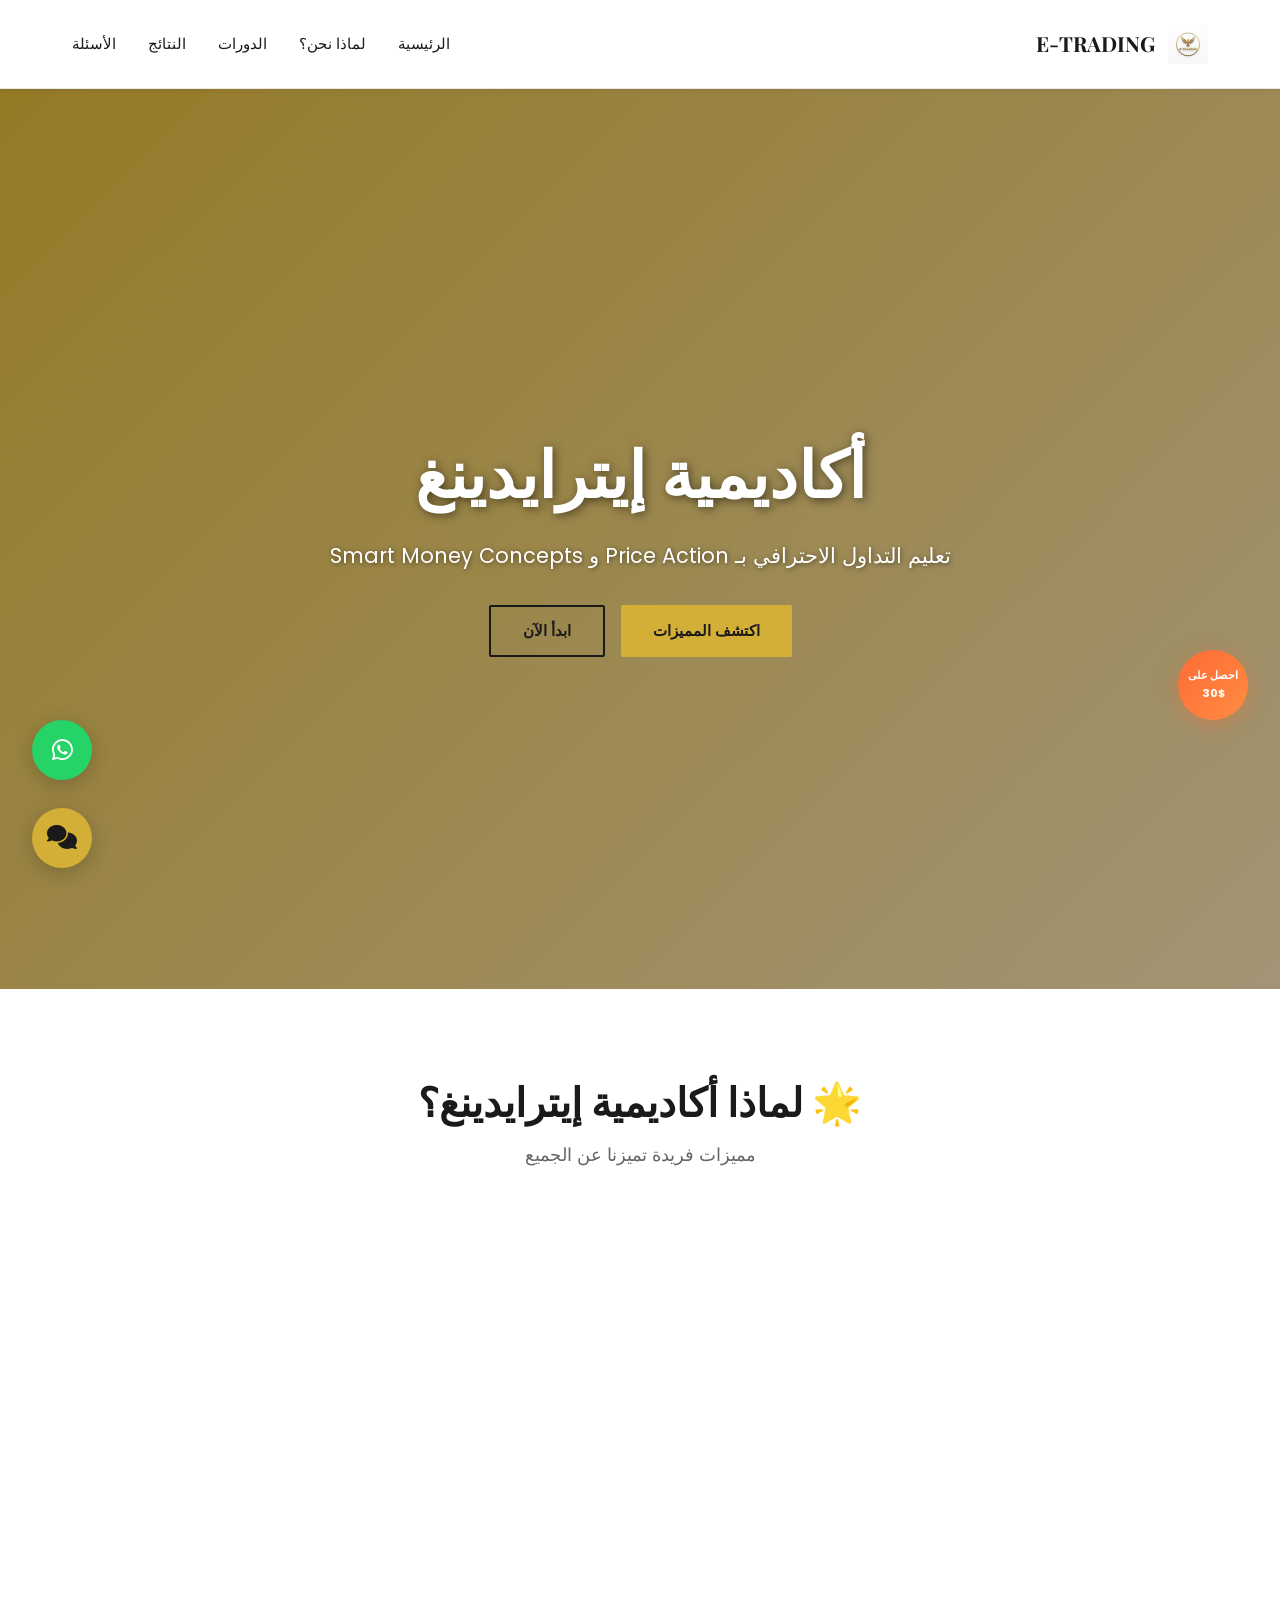
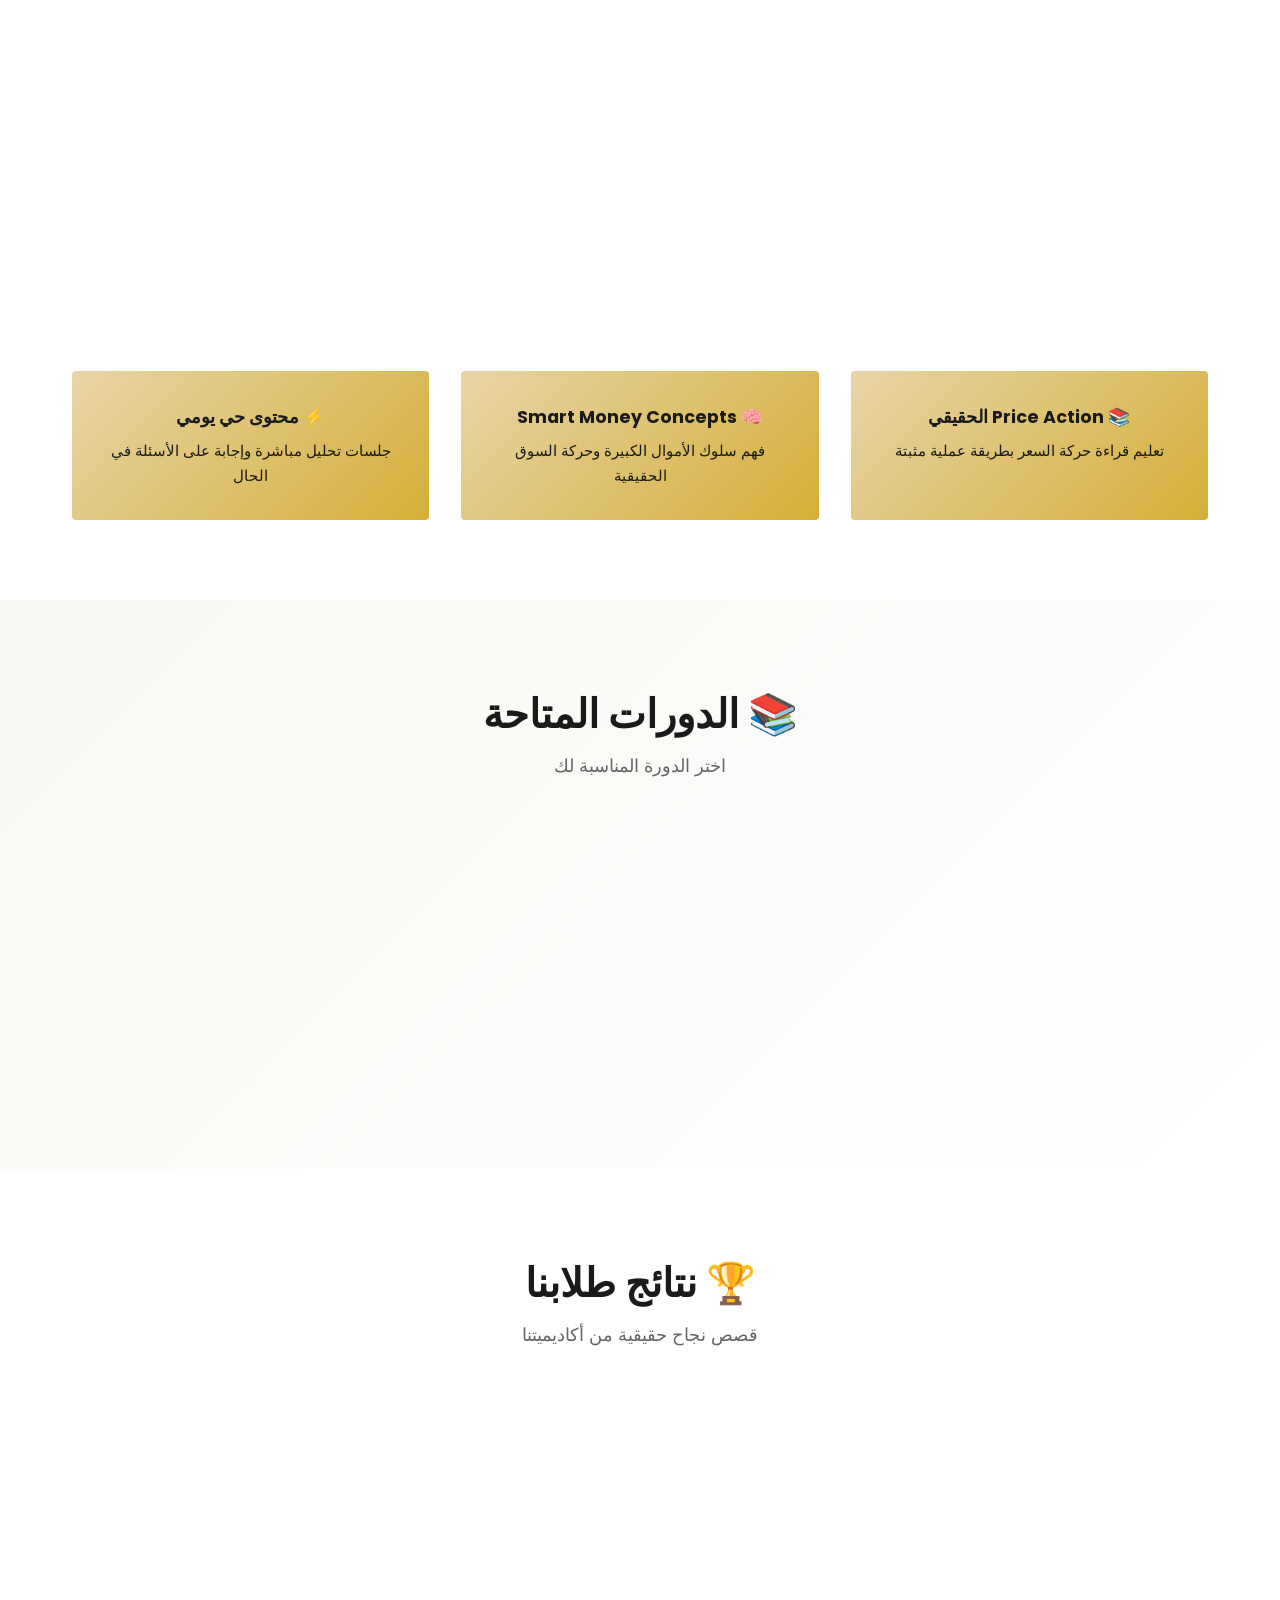
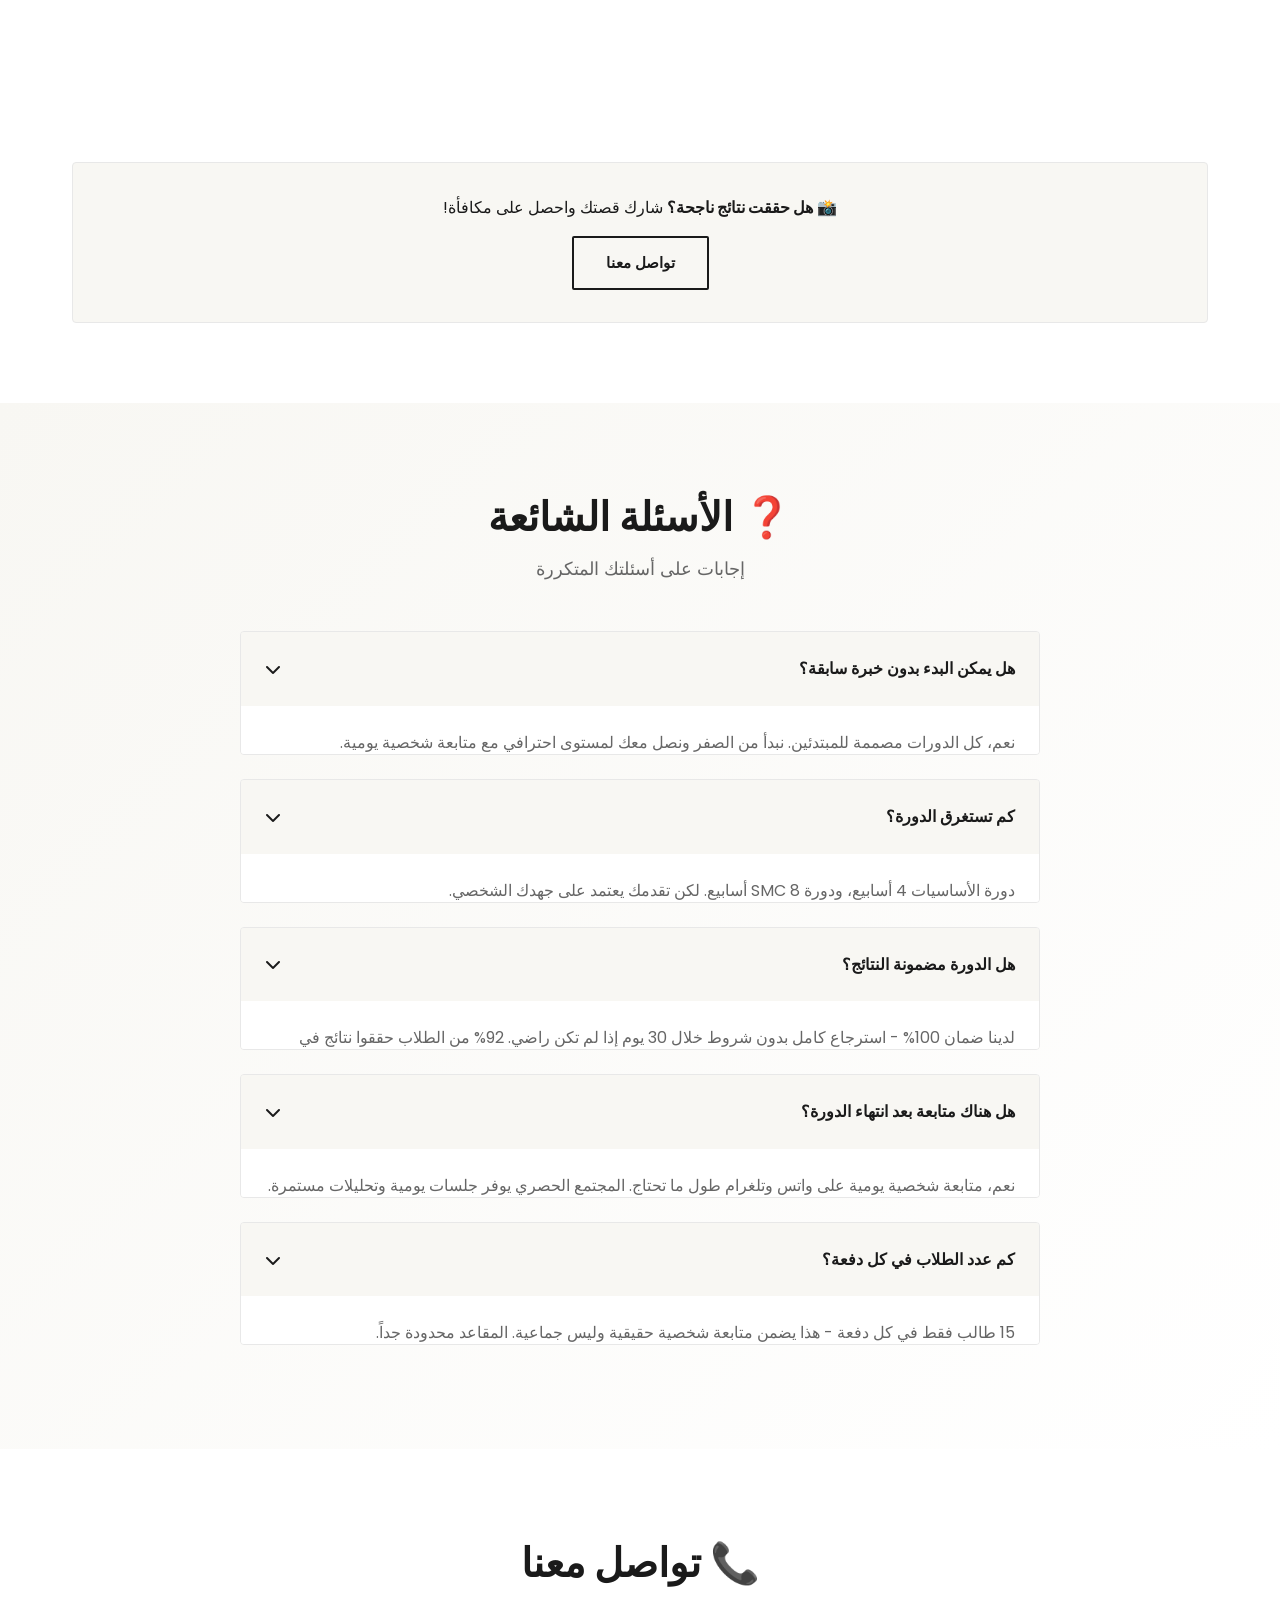
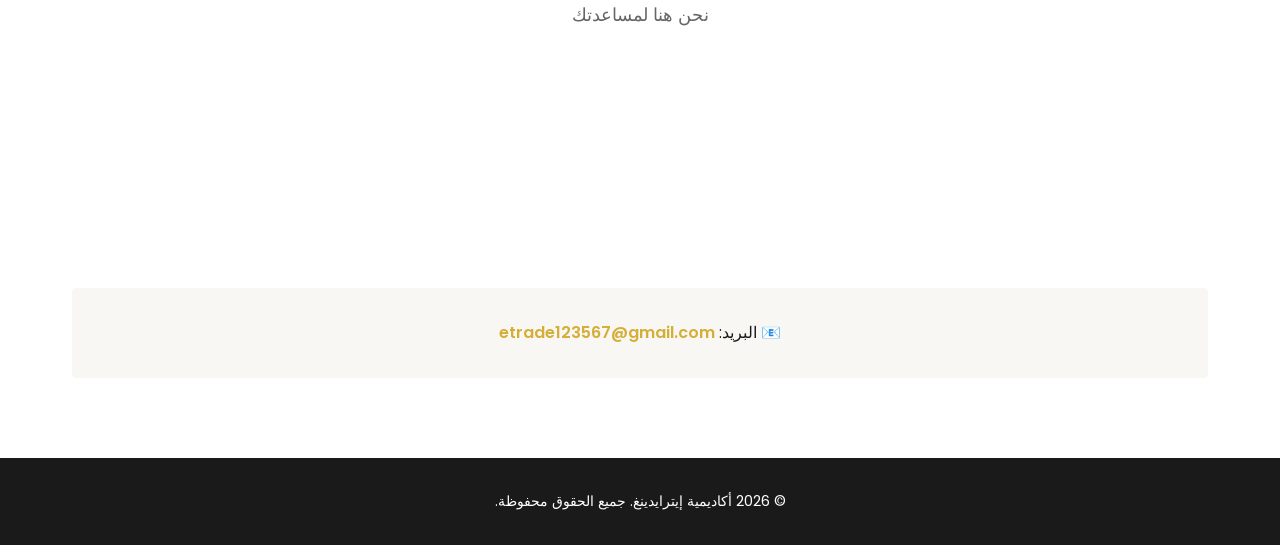
==== commit c0a1aba0: "Add files via upload" ====
--- a/index.html
+++ b/index.html
@@ -9,12 +9,6 @@
     <link rel="stylesheet" href="style.css">
 </head>
 <body>
-    <!-- Announcement Bar -->
-    <div class="announcement-bar" id="announcementBar">
-        <p>🎁 <strong>عرض خاص:</strong> سجل الآن واحصل على <span class="highlight-gold">$30 هدية</span> + $30 إضافية عند التواصل مع INZO!</p>
-        <button class="close-announcement" onclick="document.getElementById('announcementBar').style.display='none';">&times;</button>
-    </div>
-
     <!-- Header -->
     <header class="header">
         <div class="container">
@@ -24,7 +18,6 @@
             </div>
             <nav class="nav">
                 <a href="#home">الرئيسية</a>
-                <a href="#inzo">عرض INZO</a>
                 <a href="#why-us">لماذا نحن؟</a>
                 <a href="#courses">الدورات</a>
                 <a href="#results">النتائج</a>
@@ -38,121 +31,96 @@
         </div>
     </header>
 
-    <!-- Hero with Video Background -->
+    <!-- Hero Section -->
     <section class="hero" id="home">
-        <video autoplay muted loop class="hero-video" id="heroVideo">
-            <source src="trading-hero.mp4" type="video/mp4">
-        </video>
         <div class="hero-overlay"></div>
         <div class="hero-content">
             <h1>أكاديمية إيترايدينغ</h1>
             <p>تعليم التداول الاحترافي بـ Price Action و Smart Money Concepts</p>
             <div class="hero-buttons">
-                <button class="btn btn-primary" onclick="scrollTo('inzo')">ابدأ معنا الآن</button>
-                <button class="btn btn-secondary" onclick="scrollTo('courses')">اكتشف الدورات</button>
-            </div>
-        </div>
-    </section>
-
-    <!-- INZO Partnership Section -->
-    <section class="inzo-section" id="inzo">
-        <div class="container">
-            <div class="section-header">
-                <h2>🎯 شراكة INZO - عرض حصري</h2>
-                <p>كن وكيل إحالة معنا واربح عمولات رائعة</p>
-            </div>
-            
-            <div class="inzo-grid">
-                <div class="inzo-card">
-                    <div class="inzo-icon">💰</div>
-                    <h3>$30 هدية فورية</h3>
-                    <p>كل من يسجل عبر رابط الإحالة الخاص بك يحصل على $30 هدية مباشرة</p>
-                    <div class="highlight-box">للتفعيل: سجل واضغط على "احصل على رابط الإحالة"</div>
-                </div>
-                
-                <div class="inzo-card featured">
-                    <div class="inzo-icon">⭐</div>
-                    <h3>+$30 إضافية</h3>
-                    <p>تواصل معنا على تلغرام فوراً لتفعيل حسابك واحصل على $30 إضافية</p>
-                    <div class="highlight-box gold">المجموع = $60 لكل مسجل جديد!</div>
-                </div>
-                
-                <div class="inzo-card">
-                    <div class="inzo-icon">📊</div>
-                    <h3>دعم كامل</h3>
-                    <p>فريق INZO سيدعمك في كل خطوة من عملية الإحالة</p>
-                    <a href="https://t.me/E_Trading9" class="btn-link">→ تواصل على تلغرام</a>
-                </div>
-            </div>
-
-            <div class="inzo-process">
-                <h3>خطوات الحصول على الحوافز:</h3>
-                <div class="process-steps">
-                    <div class="step">
-                        <span class="step-number">1</span>
-                        <p><strong>سجل:</strong> أنشئ حسابك عبر الموقع</p>
-                    </div>
-                    <div class="step">
-                        <span class="step-number">2</span>
-                        <p><strong>ضع رابطك:</strong> احصل على رابط الإحالة الخاص بك</p>
-                    </div>
-                    <div class="step">
-                        <span class="step-number">3</span>
-                        <p><strong>تواصل:</strong> أرسل رسالة على تلغرام @E_Trading9</p>
-                    </div>
-                    <div class="step">
-                        <span class="step-number">4</span>
-                        <p><strong>استقبل:</strong> اجمع الـ $30 + $30 لكل مسجل</p>
-                    </div>
-                </div>
-            </div>
-
-            <div class="inzo-cta">
-                <a href="https://t.me/E_Trading9" class="btn btn-primary btn-lg">
-                    <i class="fab fa-telegram"></i> تواصل معنا على تلغرام الآن
-                </a>
-            </div>
-        </div>
-    </section>
-
-    <!-- Why Us Section -->
+                <button class="btn btn-primary" onclick="scrollTo('why-us')">اكتشف المميزات</button>
+                <button class="btn btn-secondary" onclick="scrollTo('courses')">ابدأ الآن</button>
+            </div>
+        </div>
+    </section>
+
+    <!-- Why Choose Us - With 6 Strong Features -->
     <section class="why-us" id="why-us">
         <div class="container">
             <div class="section-header">
-                <h2>🌟 لماذا تختار أكاديمية إيترايدينغ؟</h2>
-                <p>معايير فريدة لضمان نجاحك</p>
-            </div>
-
-            <div class="why-grid">
-                <div class="why-card">
-                    <div class="why-icon">📈</div>
-                    <h3>Price Action الحقيقي</h3>
-                    <p>تعليم Price Action والشموع اليابانية بطريقة عملية مختبرة على الحقيقة</p>
-                </div>
-                <div class="why-card">
-                    <div class="why-icon">🧠</div>
-                    <h3>Smart Money Concepts</h3>
-                    <p>فهم سلوك الأموال الكبيرة وكيفية تحرك السوق الحقيقي</p>
-                </div>
-                <div class="why-card">
-                    <div class="why-icon">👥</div>
-                    <h3>متابعة مباشرة</h3>
-                    <p>تواصل مباشر مع المدرب والإجابة على الأسئلة في الحال</p>
-                </div>
-                <div class="why-card">
-                    <div class="why-icon">🎓</div>
-                    <h3>شهادات معترف بها</h3>
-                    <p>احصل على شهادات مثل FTMO و FundingPips بدعمنا الكامل</p>
-                </div>
-                <div class="why-card">
-                    <div class="why-icon">💬</div>
-                    <h3>دعم مستمر</h3>
-                    <p>دعم 24/7 على تلغرام وواتس آب بدون مقابل</p>
-                </div>
-                <div class="why-card">
-                    <div class="why-icon">⚡</div>
-                    <h3>محتوى حي</h3>
-                    <p>جلسات حية يومية لتحليل السوق والإجابة على الاستفسارات</p>
+                <h2>🌟 لماذا أكاديمية إيترايدينغ؟</h2>
+                <p>مميزات فريدة تميزنا عن الجميع</p>
+            </div>
+
+            <div class="features-grid">
+                <!-- Feature 1: Limited Spots -->
+                <div class="feature-card highlight">
+                    <div class="feature-icon">🎯</div>
+                    <h3>مقاعد محدودة</h3>
+                    <p class="feature-count">15 طالب فقط</p>
+                    <p>كل دفعة تضم 15 طالب فقط لضمان جودة المتابعة الشخصية</p>
+                    <div class="feature-badge">يخلق urgency</div>
+                </div>
+
+                <!-- Feature 2: Money Back Guarantee -->
+                <div class="feature-card highlight">
+                    <div class="feature-icon">💰</div>
+                    <h3>ضمان استرجاع</h3>
+                    <p class="feature-count">100%</p>
+                    <p>استرجاع كامل بدون شروط إذا لم تكن راضي خلال 30 يوم</p>
+                    <div class="feature-badge">يزيل الخطر</div>
+                </div>
+
+                <!-- Feature 3: Personal Mentor -->
+                <div class="feature-card highlight">
+                    <div class="feature-icon">👨‍🏫</div>
+                    <h3>معلم شخصي</h3>
+                    <p class="feature-count">1-on-1</p>
+                    <p>متابعة يومية على واتس وتلغرام مع المدرب مباشرة</p>
+                    <div class="feature-badge">متابعة حقيقية</div>
+                </div>
+
+                <!-- Feature 4: Success Rate -->
+                <div class="feature-card highlight">
+                    <div class="feature-icon">📈</div>
+                    <h3>معدل النجاح</h3>
+                    <p class="feature-count">92%</p>
+                    <p>92% من الطلاب حققوا أرباح خلال الشهر الأول</p>
+                    <div class="feature-badge">مثبت فعال</div>
+                </div>
+
+                <!-- Feature 5: Exclusive Community -->
+                <div class="feature-card highlight">
+                    <div class="feature-icon">👥</div>
+                    <h3>مجتمع حصري</h3>
+                    <p class="feature-count">يومي</p>
+                    <p>جلسات تحليل مباشرة يومية، توصيات، مسابقات وجوائز</p>
+                    <div class="feature-badge">دعم مستمر</div>
+                </div>
+
+                <!-- Feature 6: Referral System -->
+                <div class="feature-card highlight">
+                    <div class="feature-icon">💵</div>
+                    <h3>نظام الإحالة</h3>
+                    <p class="feature-count">$30+$30</p>
+                    <p>$30 عند التسجيل و$30 إضافية عند التواصل معنا</p>
+                    <div class="feature-badge">واضح وسهل</div>
+                </div>
+            </div>
+
+            <!-- Additional Info -->
+            <div class="additional-info">
+                <div class="info-card">
+                    <h4>📚 Price Action الحقيقي</h4>
+                    <p>تعليم قراءة حركة السعر بطريقة عملية مثبتة</p>
+                </div>
+                <div class="info-card">
+                    <h4>🧠 Smart Money Concepts</h4>
+                    <p>فهم سلوك الأموال الكبيرة وحركة السوق الحقيقية</p>
+                </div>
+                <div class="info-card">
+                    <h4>⚡ محتوى حي يومي</h4>
+                    <p>جلسات تحليل مباشرة وإجابة على الأسئلة في الحال</p>
                 </div>
             </div>
         </div>
@@ -199,79 +167,31 @@
                     <div class="result-image placeholder">
                         <i class="fas fa-chart-line"></i>
                     </div>
-                    <h4>طالب 1</h4>
-                    <p class="profit">الربح: +$5,000</p>
-                    <p class="review">"الدورة غيّرت نظري للتداول تماماً"</p>
+                    <h4>محمد - شهر 1</h4>
+                    <p class="profit">الربح: +$1,200</p>
+                    <p class="review">"تعليم عملي جداً وسهل الفهم"</p>
                 </div>
                 <div class="result-card">
                     <div class="result-image placeholder">
                         <i class="fas fa-trophy"></i>
                     </div>
-                    <h4>طالب 2</h4>
-                    <p class="profit">الربح: +$8,500</p>
-                    <p class="review">"أفضل استثمار قمت به في حياتي"</p>
+                    <h4>فاطمة - شهر 2</h4>
+                    <p class="profit">الربح: +$2,800</p>
+                    <p class="review">"المتابعة اليومية ساعدتني كثير"</p>
                 </div>
                 <div class="result-card">
                     <div class="result-image placeholder">
                         <i class="fas fa-star"></i>
                     </div>
-                    <h4>طالب 3</h4>
-                    <p class="profit">الربح: +$12,000</p>
-                    <p class="review">"المتابعة المباشرة ساعدتني كثيراً"</p>
+                    <h4>علي - شهر 3</h4>
+                    <p class="profit">الربح: +$3,500</p>
+                    <p class="review">"أفضل قرار مالي اتخذته"</p>
                 </div>
             </div>
 
             <div class="results-note">
-                <p>📸 <strong>هل لديك نتيجة ناجحة؟</strong> شارك صورتك معنا واحصل على مكافأة!</p>
-                <a href="https://t.me/E_Trading9" class="btn btn-secondary">ارسل صورتك</a>
-            </div>
-        </div>
-    </section>
-
-    <!-- Curriculum Roadmap -->
-    <section class="curriculum-section">
-        <div class="container">
-            <div class="section-header">
-                <h2>🗺️ خريطة الدراسة</h2>
-                <p>مراحل التعلم خطوة بخطوة</p>
-            </div>
-
-            <div class="curriculum-timeline">
-                <div class="timeline-item">
-                    <div class="timeline-marker">1</div>
-                    <div class="timeline-content">
-                        <h4>الأساسيات</h4>
-                        <p>فهم الأسواق والشموع والترندات</p>
-                    </div>
-                </div>
-                <div class="timeline-item">
-                    <div class="timeline-marker">2</div>
-                    <div class="timeline-content">
-                        <h4>Price Action</h4>
-                        <p>قراءة حركة السعر والأنماط</p>
-                    </div>
-                </div>
-                <div class="timeline-item">
-                    <div class="timeline-marker">3</div>
-                    <div class="timeline-content">
-                        <h4>SMC</h4>
-                        <p>فهم سلوك الأموال الكبيرة</p>
-                    </div>
-                </div>
-                <div class="timeline-item">
-                    <div class="timeline-marker">4</div>
-                    <div class="timeline-content">
-                        <h4>التطبيق العملي</h4>
-                        <p>تداول حقيقي بدعم مباشر</p>
-                    </div>
-                </div>
-                <div class="timeline-item">
-                    <div class="timeline-marker">5</div>
-                    <div class="timeline-content">
-                        <h4>الاحتراف</h4>
-                        <p>الشهادات والعمل كمتداول محترف</p>
-                    </div>
-                </div>
+                <p>📸 <strong>هل حققت نتائج ناجحة؟</strong> شارك قصتك واحصل على مكافأة!</p>
+                <a href="https://t.me/E_Trading9" class="btn btn-secondary">تواصل معنا</a>
             </div>
         </div>
     </section>
@@ -291,7 +211,7 @@
                         <i class="fas fa-chevron-down"></i>
                     </div>
                     <div class="faq-answer">
-                        <p>نعم، كل دوراتنا مصممة للمبتدئين. نبدأ من الصفر ونصل معك للمستوى الاحترافي.</p>
+                        <p>نعم، كل الدورات مصممة للمبتدئين. نبدأ من الصفر ونصل معك لمستوى احترافي مع متابعة شخصية يومية.</p>
                     </div>
                 </div>
 
@@ -301,50 +221,40 @@
                         <i class="fas fa-chevron-down"></i>
                     </div>
                     <div class="faq-answer">
-                        <p>دورة الأساسيات 4 أسابيع، ودورة SMC 8 أسابيع. لكن يمكنك الدراسة بسرعتك الخاصة.</p>
-                    </div>
-                </div>
-
-                <div class="faq-item">
-                    <div class="faq-question" onclick="toggleFAQ(this)">
-                        <span>كم سعر الدورات؟</span>
-                        <i class="fas fa-chevron-down"></i>
-                    </div>
-                    <div class="faq-answer">
-                        <p>دورة الأساسيات مجانية تماماً. دورة SMC برسم مخفض جداً، وكل المسجلين يحصلون على $30 هدية.</p>
-                    </div>
-                </div>
-
-                <div class="faq-item">
-                    <div class="faq-question" onclick="toggleFAQ(this)">
-                        <span>هل هناك دعم بعد انتهاء الدورة؟</span>
-                        <i class="fas fa-chevron-down"></i>
-                    </div>
-                    <div class="faq-answer">
-                        <p>نعم، دعم مجاني دائم على تلغرام وواتس آب. نتابعك حتى تصبح متداول احترافي.</p>
-                    </div>
-                </div>
-
-                <div class="faq-item">
-                    <div class="faq-question" onclick="toggleFAQ(this)">
-                        <span>هل يمكن الحصول على شهادة؟</span>
-                        <i class="fas fa-chevron-down"></i>
-                    </div>
-                    <div class="faq-answer">
-                        <p>نعم، جميع الطلاب يحصلون على شهادة إتمام الدورة، وندعمك للحصول على شهادات FTMO و FundingPips.</p>
-                    </div>
-                </div>
-            </div>
-        </div>
-    </section>
-
-    <!-- Payment Page Link -->
-    <section class="payment-cta">
-        <div class="container">
-            <h2>اختر طريقة الدفع المناسبة لك</h2>
-            <a href="payment-plans.html" class="btn btn-primary btn-lg">
-                <i class="fas fa-credit-card"></i> اكتشف خطط الدفع
-            </a>
+                        <p>دورة الأساسيات 4 أسابيع، ودورة SMC 8 أسابيع. لكن تقدمك يعتمد على جهدك الشخصي.</p>
+                    </div>
+                </div>
+
+                <div class="faq-item">
+                    <div class="faq-question" onclick="toggleFAQ(this)">
+                        <span>هل الدورة مضمونة النتائج؟</span>
+                        <i class="fas fa-chevron-down"></i>
+                    </div>
+                    <div class="faq-answer">
+                        <p>لدينا ضمان 100% - استرجاع كامل بدون شروط خلال 30 يوم إذا لم تكن راضي. 92% من الطلاب حققوا نتائج في الشهر الأول.</p>
+                    </div>
+                </div>
+
+                <div class="faq-item">
+                    <div class="faq-question" onclick="toggleFAQ(this)">
+                        <span>هل هناك متابعة بعد انتهاء الدورة؟</span>
+                        <i class="fas fa-chevron-down"></i>
+                    </div>
+                    <div class="faq-answer">
+                        <p>نعم، متابعة شخصية يومية على واتس وتلغرام طول ما تحتاج. المجتمع الحصري يوفر جلسات يومية وتحليلات مستمرة.</p>
+                    </div>
+                </div>
+
+                <div class="faq-item">
+                    <div class="faq-question" onclick="toggleFAQ(this)">
+                        <span>كم عدد الطلاب في كل دفعة؟</span>
+                        <i class="fas fa-chevron-down"></i>
+                    </div>
+                    <div class="faq-answer">
+                        <p>15 طالب فقط في كل دفعة - هذا يضمن متابعة شخصية حقيقية وليس جماعية. المقاعد محدودة جداً.</p>
+                    </div>
+                </div>
+            </div>
         </div>
     </section>
 
@@ -365,17 +275,12 @@
                 <a href="https://t.me/E_Trading9" class="contact-card" target="_blank">
                     <i class="fab fa-telegram"></i>
                     <h4>Telegram</h4>
-                    <p>الدعم الفوري والإعلانات</p>
+                    <p>الدعم والتحليلات</p>
                 </a>
                 <a href="https://www.youtube.com/@evantrades" class="contact-card" target="_blank">
                     <i class="fab fa-youtube"></i>
                     <h4>YouTube</h4>
-                    <p>فيديوهات تعليمية مجانية</p>
-                </a>
-                <a href="https://www.facebook.com/share/19hBwG6DZ6/" class="contact-card" target="_blank">
-                    <i class="fab fa-facebook"></i>
-                    <h4>Facebook</h4>
-                    <p>احصل على آخر الأخبار</p>
+                    <p>فيديوهات تعليمية</p>
                 </a>
             </div>
 
@@ -392,15 +297,15 @@
         </div>
     </footer>
 
-    <!-- Floating Contact Buttons -->
-    <div class="floating-buttons">
-        <a href="https://t.me/E_Trading9" class="floating-btn telegram" title="تلغرام">
-            <i class="fab fa-telegram-plane"></i>
-        </a>
-        <a href="https://wa.me/your-whatsapp-number" class="floating-btn whatsapp" title="واتساب">
-            <i class="fab fa-whatsapp"></i>
-        </a>
-    </div>
+    <!-- Floating INZO Button -->
+    <a href="https://my.inzo.co/trading?referral=3382376&lang=ar" class="floating-inzo-btn" title="احصل على $30 هدية">
+        <span class="inzo-badge">احصل على $30</span>
+    </a>
+
+    <!-- Floating WhatsApp Button -->
+    <a href="https://wa.me/963986109886" class="floating-btn whatsapp" title="واتساب" target="_blank">
+        <i class="fab fa-whatsapp"></i>
+    </a>
 
     <!-- Support Button -->
     <button class="support-btn" id="supportBtn" title="نموذج الدعم">
--- a/style.css
+++ b/style.css
@@ -34,58 +34,13 @@
     padding: 0 2rem;
 }
 
-/* ============ ANNOUNCEMENT BAR ============ */
-.announcement-bar {
-    background: linear-gradient(135deg, var(--gold-primary), var(--gold-light));
-    color: var(--dark-text);
-    padding: 1rem 2rem;
-    text-align: center;
-    position: sticky;
-    top: 0;
-    z-index: 999;
-    display: flex;
-    justify-content: center;
-    align-items: center;
-    gap: 1rem;
-}
-
-.announcement-bar p {
-    margin: 0;
-    font-weight: 500;
-    flex: 1;
-}
-
-.highlight-gold {
-    color: var(--dark-text);
-    font-weight: 700;
-}
-
-.close-announcement {
-    background: none;
-    border: none;
-    font-size: 1.5rem;
-    cursor: pointer;
-    color: var(--dark-text);
-    padding: 0;
-    width: 30px;
-    height: 30px;
-    display: flex;
-    align-items: center;
-    justify-content: center;
-    transition: transform 0.2s;
-}
-
-.close-announcement:hover {
-    transform: scale(1.2);
-}
-
 /* ============ HEADER ============ */
 .header {
     background-color: var(--primary-white);
     border-bottom: 1px solid var(--border-light);
     padding: 1.5rem 0;
     position: sticky;
-    top: 60px;
+    top: 0;
     z-index: 100;
     box-shadow: 0 2px 5px rgba(0,0,0,0.05);
 }
@@ -169,20 +124,7 @@
     align-items: center;
     justify-content: center;
     overflow: hidden;
-    background: linear-gradient(135deg, #f5f5f5, #f9f9f9);
-}
-
-.hero-video {
-    position: absolute;
-    top: 50%;
-    left: 50%;
-    min-width: 100%;
-    min-height: 100%;
-    width: auto;
-    height: auto;
-    transform: translate(-50%, -50%);
-    object-fit: cover;
-    z-index: 1;
+    background: linear-gradient(135deg, #D4AF37, #E8D4A8);
 }
 
 .hero-overlay {
@@ -191,13 +133,13 @@
     left: 0;
     width: 100%;
     height: 100%;
-    background: rgba(0, 0, 0, 0.4);
-    z-index: 2;
+    background: rgba(0, 0, 0, 0.3);
+    z-index: 1;
 }
 
 .hero-content {
     position: relative;
-    z-index: 3;
+    z-index: 2;
     text-align: center;
     color: var(--primary-white);
 }
@@ -299,17 +241,6 @@
     font-size: 1.1rem;
 }
 
-.btn-link {
-    color: var(--gold-primary);
-    text-decoration: none;
-    font-weight: 600;
-    transition: color 0.3s;
-}
-
-.btn-link:hover {
-    color: var(--dark-text);
-}
-
 /* ============ SECTION HEADER ============ */
 .section-header {
     text-align: center;
@@ -328,158 +259,98 @@
     font-size: 1.1rem;
 }
 
-/* ============ INZO PARTNERSHIP SECTION ============ */
-.inzo-section {
+/* ============ WHY US SECTION ============ */
+.why-us {
     padding: 5rem 0;
-    background: linear-gradient(135deg, var(--secondary-white), var(--primary-white));
-}
-
-.inzo-grid {
+    background: var(--primary-white);
+}
+
+.features-grid {
     display: grid;
     grid-template-columns: repeat(auto-fit, minmax(280px, 1fr));
     gap: 2rem;
     margin-bottom: 3rem;
 }
 
-.inzo-card {
-    background: var(--primary-white);
+.feature-card {
+    background: var(--secondary-white);
+    padding: 2rem;
+    text-align: center;
+    border-radius: 4px;
+    transition: all 0.3s;
     border: 1px solid var(--border-light);
-    padding: 2rem;
-    text-align: center;
-    transition: all 0.3s;
-    border-radius: 4px;
-}
-
-.inzo-card:hover {
-    transform: translateY(-5px);
-    box-shadow: 0 15px 40px rgba(0,0,0,0.1);
+    position: relative;
+}
+
+.feature-card:hover {
+    transform: translateY(-8px);
     border-color: var(--gold-primary);
-}
-
-.inzo-card.featured {
-    border-color: var(--gold-primary);
+    box-shadow: 0 15px 40px rgba(212, 175, 55, 0.15);
+}
+
+.feature-card.highlight {
     background: linear-gradient(135deg, rgba(212, 175, 55, 0.05), rgba(232, 212, 168, 0.05));
-    transform: scale(1.05);
-}
-
-.inzo-icon {
+}
+
+.feature-icon {
     font-size: 3rem;
     margin-bottom: 1rem;
 }
 
-.inzo-card h3 {
+.feature-card h3 {
     font-size: 1.3rem;
     margin-bottom: 0.5rem;
     color: var(--dark-text);
 }
 
-.inzo-card p {
+.feature-count {
+    font-family: 'Playfair Display', serif;
+    font-size: 2rem;
+    color: var(--gold-primary);
+    font-weight: 700;
+    margin: 0.5rem 0;
+}
+
+.feature-card p {
     color: var(--light-text);
     margin-bottom: 1rem;
-}
-
-.highlight-box {
-    background-color: var(--secondary-white);
-    padding: 1rem;
-    margin: 1rem 0;
-    border-radius: 4px;
-    color: var(--dark-text);
-    font-weight: 600;
-}
-
-.highlight-box.gold {
-    background-color: var(--gold-light);
-    color: var(--dark-text);
-}
-
-/* ============ PROCESS STEPS ============ */
-.inzo-process {
-    background: var(--primary-white);
-    padding: 2rem;
-    border: 1px solid var(--border-light);
-    margin-bottom: 2rem;
-    border-radius: 4px;
-}
-
-.inzo-process h3 {
-    text-align: center;
-    margin-bottom: 2rem;
-    font-size: 1.3rem;
-}
-
-.process-steps {
-    display: grid;
-    grid-template-columns: repeat(auto-fit, minmax(200px, 1fr));
-    gap: 1.5rem;
-}
-
-.step {
-    text-align: center;
-    position: relative;
-}
-
-.step-number {
-    display: inline-flex;
-    align-items: center;
-    justify-content: center;
-    width: 50px;
-    height: 50px;
-    background-color: var(--gold-primary);
-    color: var(--dark-text);
-    border-radius: 50%;
+    font-size: 0.95rem;
+}
+
+.feature-badge {
+    display: inline-block;
+    background: var(--gold-primary);
+    color: var(--dark-text);
+    padding: 0.4rem 0.8rem;
+    font-size: 0.75rem;
     font-weight: 700;
-    font-size: 1.3rem;
-    margin-bottom: 1rem;
-}
-
-.step p {
-    color: var(--light-text);
-}
-
-.inzo-cta {
-    text-align: center;
-}
-
-/* ============ WHY US SECTION ============ */
-.why-us {
-    padding: 5rem 0;
-    background: var(--primary-white);
-}
-
-.why-grid {
+    border-radius: 2px;
+    text-transform: uppercase;
+}
+
+.additional-info {
     display: grid;
     grid-template-columns: repeat(auto-fit, minmax(250px, 1fr));
     gap: 2rem;
-}
-
-.why-card {
-    background: var(--secondary-white);
+    margin-top: 3rem;
+}
+
+.info-card {
+    background: linear-gradient(135deg, var(--gold-light), var(--gold-primary));
     padding: 2rem;
-    text-align: center;
-    border-radius: 4px;
-    transition: all 0.3s;
-    border: 1px solid transparent;
-}
-
-.why-card:hover {
-    border-color: var(--gold-primary);
-    transform: translateY(-5px);
-    background: var(--primary-white);
-    box-shadow: 0 10px 30px rgba(212, 175, 55, 0.15);
-}
-
-.why-icon {
-    font-size: 2.5rem;
-    margin-bottom: 1rem;
-}
-
-.why-card h3 {
-    font-size: 1.2rem;
+    border-radius: 4px;
+    text-align: center;
+    color: var(--dark-text);
+}
+
+.info-card h4 {
     margin-bottom: 0.5rem;
-}
-
-.why-card p {
-    color: var(--light-text);
+    font-size: 1.1rem;
+}
+
+.info-card p {
+    color: var(--dark-text);
+    font-size: 0.95rem;
 }
 
 /* ============ COURSES SECTION ============ */
@@ -502,17 +373,12 @@
     color: var(--dark-text);
     position: relative;
     transition: all 0.3s;
-    overflow: hidden;
     border-radius: 4px;
 }
 
 .course-card:hover {
     transform: translateY(-8px);
     box-shadow: 0 20px 50px rgba(0,0,0,0.1);
-    border-color: var(--gold-primary);
-}
-
-.course-card.featured {
     border-color: var(--gold-primary);
 }
 
@@ -628,78 +494,10 @@
     margin-bottom: 1rem;
 }
 
-/* ============ CURRICULUM SECTION ============ */
-.curriculum-section {
-    padding: 5rem 0;
-    background: linear-gradient(135deg, var(--secondary-white), var(--primary-white));
-}
-
-.curriculum-timeline {
-    position: relative;
-    max-width: 800px;
-    margin: 0 auto;
-}
-
-.curriculum-timeline::before {
-    content: '';
-    position: absolute;
-    right: 0;
-    top: 0;
-    bottom: 0;
-    width: 3px;
-    background: linear-gradient(180deg, var(--gold-primary), var(--gold-light));
-}
-
-.timeline-item {
-    margin-bottom: 2rem;
-    position: relative;
-    padding-right: 60px;
-    text-align: right;
-}
-
-.timeline-marker {
-    position: absolute;
-    right: -12px;
-    top: 0;
-    width: 30px;
-    height: 30px;
-    background: var(--gold-primary);
-    color: var(--dark-text);
-    border-radius: 50%;
-    display: flex;
-    align-items: center;
-    justify-content: center;
-    font-weight: 700;
-    border: 3px solid var(--primary-white);
-}
-
-.timeline-content {
-    background: var(--primary-white);
-    padding: 1.5rem;
-    border: 1px solid var(--border-light);
-    border-radius: 4px;
-    transition: all 0.3s;
-}
-
-.timeline-content:hover {
-    box-shadow: 0 10px 30px rgba(0,0,0,0.1);
-    border-color: var(--gold-primary);
-}
-
-.timeline-content h4 {
-    color: var(--dark-text);
-    margin-bottom: 0.5rem;
-}
-
-.timeline-content p {
-    color: var(--light-text);
-    font-size: 0.95rem;
-}
-
 /* ============ FAQ SECTION ============ */
 .faq-section {
     padding: 5rem 0;
-    background: var(--primary-white);
+    background: linear-gradient(135deg, var(--secondary-white), var(--primary-white));
 }
 
 .faq-items {
@@ -760,20 +558,6 @@
     color: var(--light-text);
 }
 
-/* ============ PAYMENT CTA ============ */
-.payment-cta {
-    padding: 4rem 0;
-    background: linear-gradient(135deg, var(--gold-light), var(--gold-primary));
-    text-align: center;
-}
-
-.payment-cta h2 {
-    color: var(--dark-text);
-    margin-bottom: 2rem;
-    font-family: 'Playfair Display', serif;
-    font-size: 2rem;
-}
-
 /* ============ CONTACT SECTION ============ */
 .contact-section {
     padding: 5rem 0;
@@ -808,7 +592,6 @@
     font-size: 2.5rem;
     margin-bottom: 1rem;
     color: var(--gold-primary);
-    transition: color 0.3s;
 }
 
 .contact-card:hover i {
@@ -829,7 +612,6 @@
     padding: 2rem;
     background: var(--secondary-white);
     border-radius: 4px;
-    border: 1px solid var(--border-light);
 }
 
 .contact-info a {
@@ -851,45 +633,59 @@
     font-size: 0.9rem;
 }
 
-/* ============ FLOATING BUTTONS ============ */
-.floating-buttons {
+/* ============ FLOATING INZO BUTTON ============ */
+.floating-inzo-btn {
+    position: fixed;
+    right: 2rem;
+    bottom: 180px;
+    width: 70px;
+    height: 70px;
+    background: linear-gradient(135deg, #FF6B35, #FF8C42);
+    border-radius: 50%;
+    display: flex;
+    align-items: center;
+    justify-content: center;
+    text-decoration: none;
+    z-index: 45;
+    box-shadow: 0 5px 20px rgba(255, 107, 53, 0.4);
+    transition: all 0.3s;
+    font-weight: 700;
+    font-size: 0.7rem;
+}
+
+.floating-inzo-btn:hover {
+    transform: scale(1.1);
+    box-shadow: 0 10px 30px rgba(255, 107, 53, 0.6);
+}
+
+.inzo-badge {
+    color: white;
+    text-align: center;
+}
+
+/* ============ FLOATING WHATSAPP BUTTON ============ */
+.floating-btn {
     position: fixed;
     left: 2rem;
-    bottom: 100px;
-    display: flex;
-    flex-direction: column;
-    gap: 1rem;
-    z-index: 50;
-}
-
-.floating-btn {
+    bottom: 120px;
     width: 60px;
     height: 60px;
-    background: var(--gold-primary);
-    color: var(--dark-text);
+    background: #25D366;
+    color: white;
     border-radius: 50%;
     display: flex;
     align-items: center;
     justify-content: center;
     font-size: 1.5rem;
     text-decoration: none;
-    transition: all 0.3s;
+    z-index: 50;
     box-shadow: 0 5px 20px rgba(0,0,0,0.2);
+    transition: all 0.3s;
 }
 
 .floating-btn:hover {
     transform: scale(1.1);
     box-shadow: 0 10px 30px rgba(0,0,0,0.3);
-}
-
-.floating-btn.telegram {
-    background: #0088cc;
-    color: white;
-}
-
-.floating-btn.whatsapp {
-    background: #25D366;
-    color: white;
 }
 
 /* ============ SUPPORT BUTTON ============ */
@@ -925,12 +721,6 @@
     width: 100%;
     height: 100%;
     background-color: rgba(0, 0, 0, 0.5);
-    animation: fadeIn 0.3s;
-}
-
-@keyframes fadeIn {
-    from { opacity: 0; }
-    to { opacity: 1; }
 }
 
 .modal-content {
@@ -939,18 +729,6 @@
     padding: 2rem;
     border-radius: 4px;
     max-width: 500px;
-    animation: slideDown 0.3s;
-}
-
-@keyframes slideDown {
-    from {
-        transform: translateY(-50px);
-        opacity: 0;
-    }
-    to {
-        transform: translateY(0);
-        opacity: 1;
-    }
 }
 
 .modal-content h2 {
@@ -984,7 +762,6 @@
     border-radius: 4px;
     font-family: 'Poppins', sans-serif;
     font-size: 0.95rem;
-    transition: border-color 0.3s;
 }
 
 .modal-content input:focus,
@@ -1038,23 +815,24 @@
         font-size: 1.8rem;
     }
 
-    .inzo-card.featured {
-        transform: scale(1);
-    }
-
-    .curriculum-timeline::before {
-        right: 15px;
-    }
-
-    .floating-buttons {
+    .features-grid,
+    .courses-grid,
+    .results-grid,
+    .contact-grid {
+        grid-template-columns: 1fr;
+    }
+
+    .floating-inzo-btn {
+        right: 1rem;
+        bottom: 160px;
+        width: 60px;
+        height: 60px;
+        font-size: 0.65rem;
+    }
+
+    .floating-btn {
         left: 1rem;
-        bottom: 80px;
-    }
-
-    .floating-btn {
-        width: 50px;
-        height: 50px;
-        font-size: 1.2rem;
+        bottom: 110px;
     }
 
     .support-btn {
@@ -1066,17 +844,6 @@
     .modal-content {
         margin: 50% auto;
     }
-
-    .announcement-bar {
-        flex-direction: column;
-        gap: 0.5rem;
-        padding: 0.8rem;
-    }
-
-    .announcement-bar p {
-        flex: none;
-        font-size: 0.85rem;
-    }
 }
 
 @media (max-width: 480px) {
@@ -1096,14 +863,6 @@
         font-size: 0.9rem;
     }
 
-    .courses-grid,
-    .inzo-grid,
-    .why-grid,
-    .results-grid,
-    .contact-grid {
-        grid-template-columns: 1fr;
-    }
-
     .btn-lg {
         padding: 0.8rem 1.5rem;
         font-size: 0.95rem;
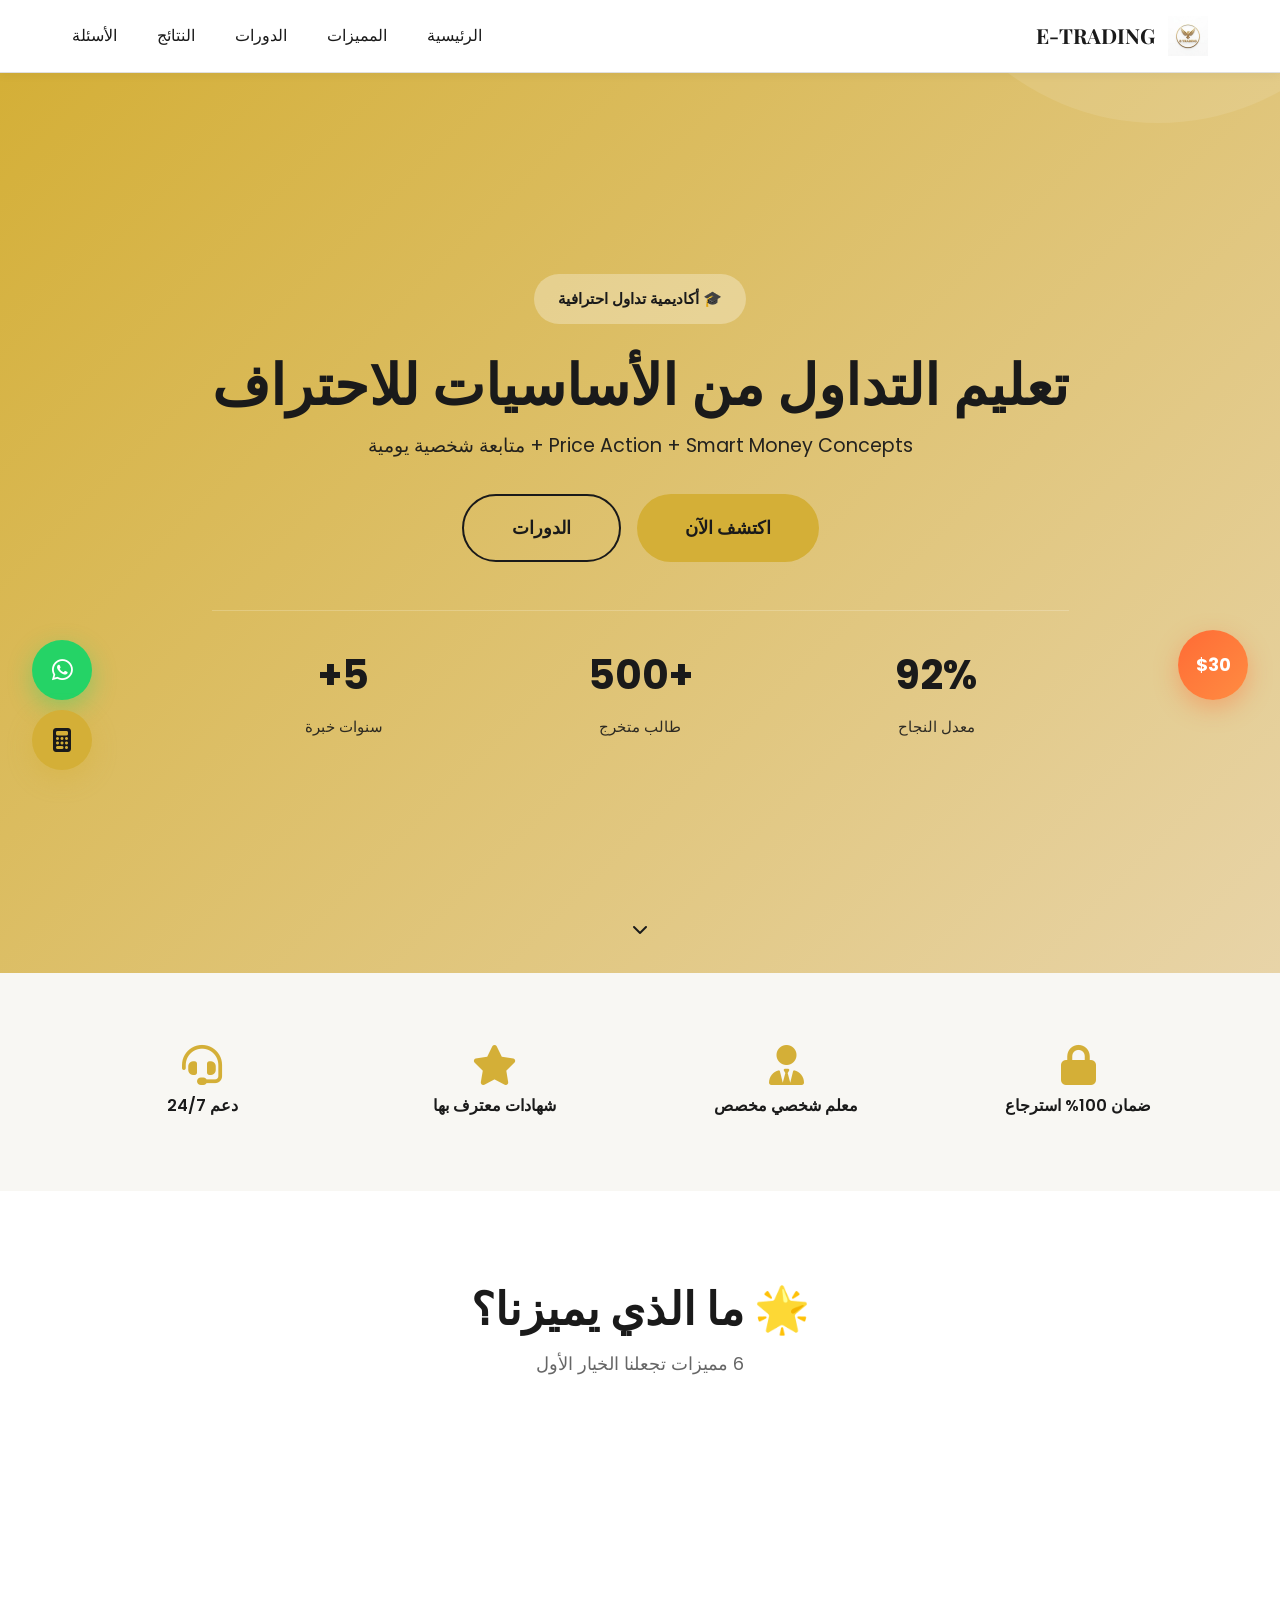
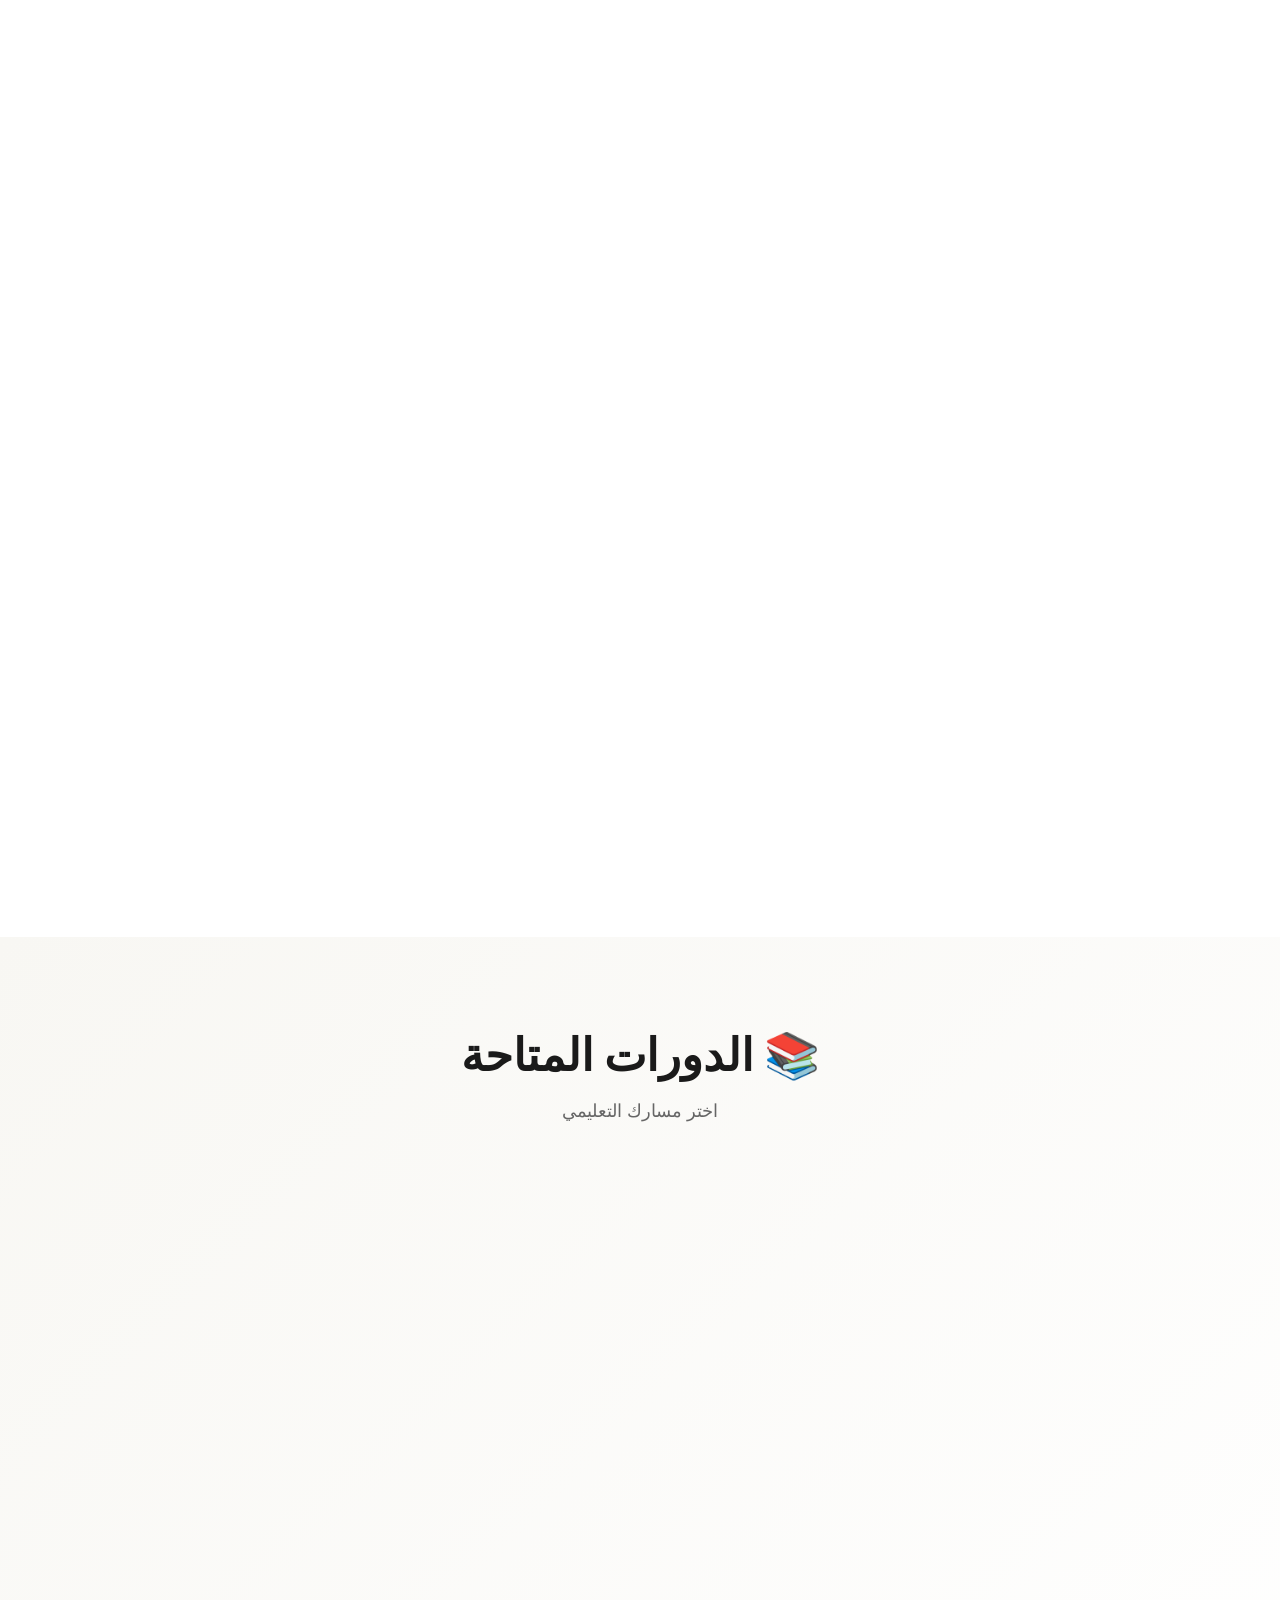
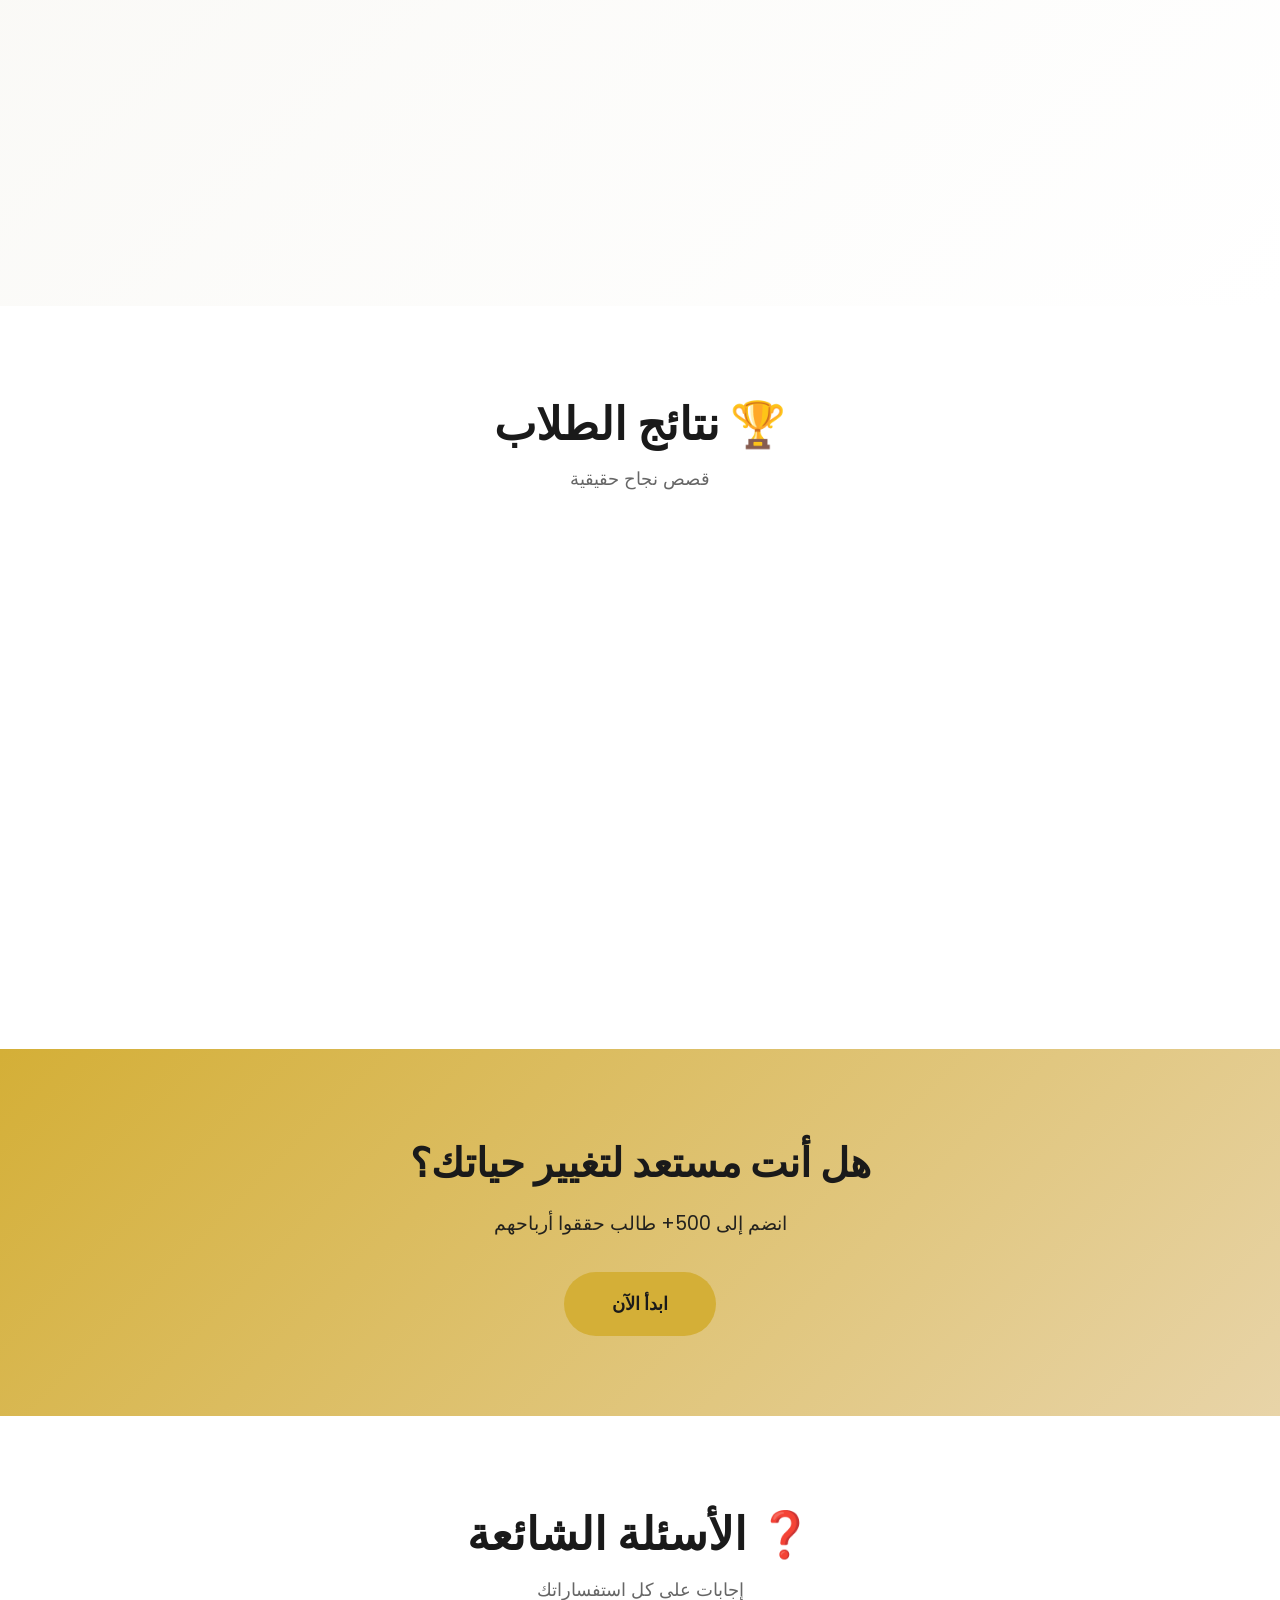
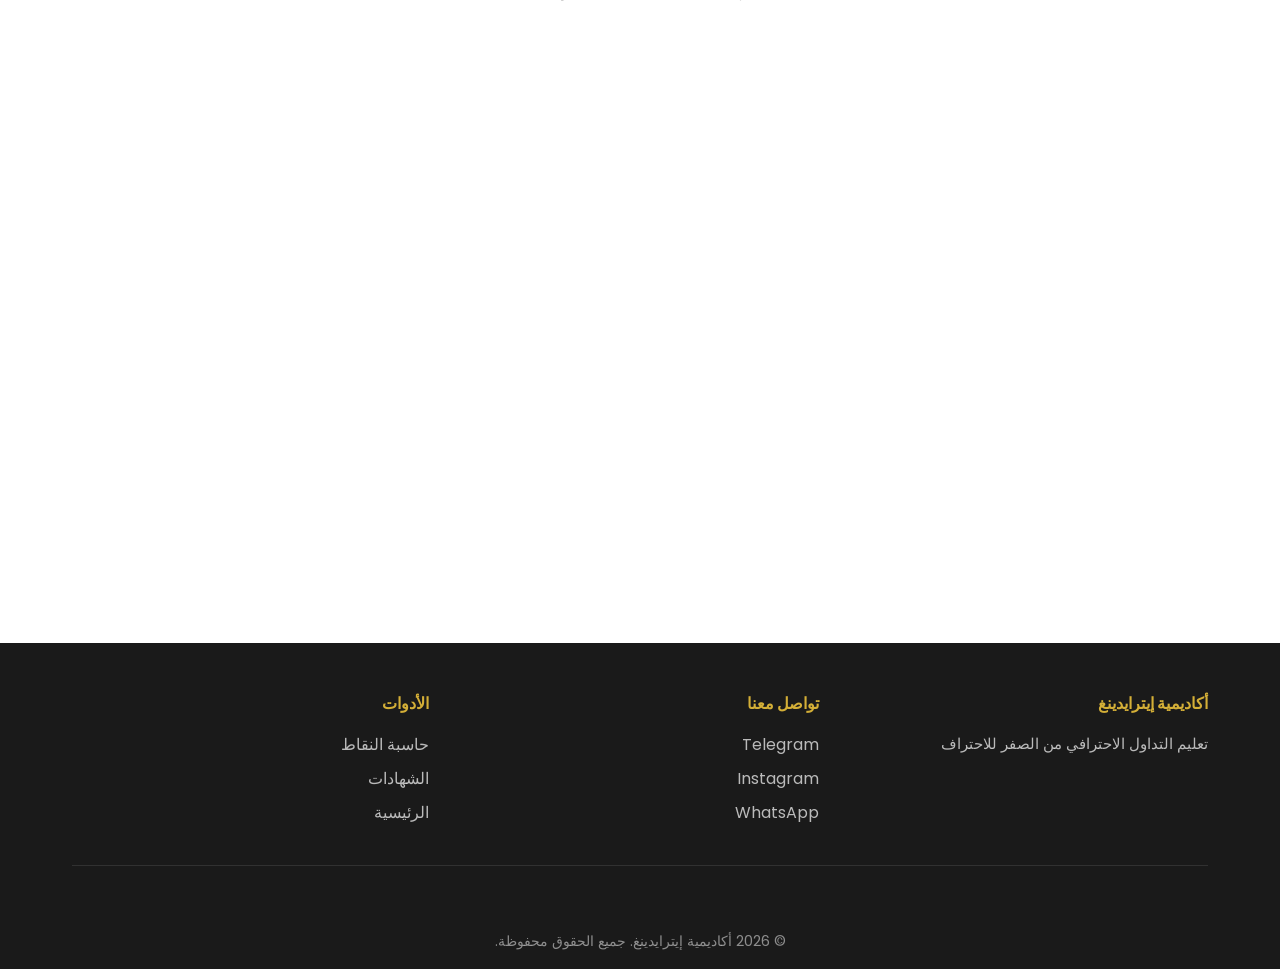
==== commit 691eb78d: "Add files via upload" ====
--- a/index.html
+++ b/index.html
@@ -4,288 +4,307 @@
     <meta charset="UTF-8">
     <meta name="viewport" content="width=device-width, initial-scale=1.0">
     <title>أكاديمية إيترايدينغ - تعليم التداول الاحترافي</title>
-    <link href="https://fonts.googleapis.com/css2?family=Playfair+Display:wght@700&family=Poppins:wght@400;500;600&display=swap" rel="stylesheet">
+    <link href="https://fonts.googleapis.com/css2?family=Playfair+Display:wght@700&family=Poppins:wght@400;500;600;700&display=swap" rel="stylesheet">
     <link rel="stylesheet" href="https://cdnjs.cloudflare.com/ajax/libs/font-awesome/6.4.0/css/all.min.css">
     <link rel="stylesheet" href="style.css">
 </head>
 <body>
-    <!-- Header -->
-    <header class="header">
-        <div class="container">
-            <div class="logo-section">
-                <img src="logo.png" alt="E-TRADING Logo" class="logo">
-                <span class="logo-text">E-TRADING</span>
-            </div>
-            <nav class="nav">
-                <a href="#home">الرئيسية</a>
-                <a href="#why-us">لماذا نحن؟</a>
-                <a href="#courses">الدورات</a>
-                <a href="#results">النتائج</a>
-                <a href="#faq">الأسئلة</a>
-            </nav>
+    <!-- Navigation -->
+    <nav class="navbar">
+        <div class="container">
+            <div class="nav-brand">
+                <img src="logo.png" alt="Logo" class="nav-logo">
+                <span class="nav-text">E-TRADING</span>
+            </div>
+            <ul class="nav-menu" id="navMenu">
+                <li><a href="#home">الرئيسية</a></li>
+                <li><a href="#features">المميزات</a></li>
+                <li><a href="#courses">الدورات</a></li>
+                <li><a href="#results">النتائج</a></li>
+                <li><a href="#faq">الأسئلة</a></li>
+            </ul>
             <div class="hamburger" id="hamburger">
                 <span></span>
                 <span></span>
                 <span></span>
             </div>
         </div>
-    </header>
+    </nav>
 
     <!-- Hero Section -->
     <section class="hero" id="home">
-        <div class="hero-overlay"></div>
         <div class="hero-content">
-            <h1>أكاديمية إيترايدينغ</h1>
-            <p>تعليم التداول الاحترافي بـ Price Action و Smart Money Concepts</p>
-            <div class="hero-buttons">
-                <button class="btn btn-primary" onclick="scrollTo('why-us')">اكتشف المميزات</button>
-                <button class="btn btn-secondary" onclick="scrollTo('courses')">ابدأ الآن</button>
-            </div>
-        </div>
-    </section>
-
-    <!-- Why Choose Us - With 6 Strong Features -->
-    <section class="why-us" id="why-us">
-        <div class="container">
-            <div class="section-header">
-                <h2>🌟 لماذا أكاديمية إيترايدينغ؟</h2>
-                <p>مميزات فريدة تميزنا عن الجميع</p>
+            <div class="hero-badge">🎓 أكاديمية تداول احترافية</div>
+            <h1>تعليم التداول من الأساسيات للاحتراف</h1>
+            <p>Price Action + Smart Money Concepts + متابعة شخصية يومية</p>
+            <div class="hero-cta">
+                <button class="btn btn-primary btn-lg" onclick="scrollTo('features')">اكتشف الآن</button>
+                <button class="btn btn-secondary btn-lg" onclick="scrollTo('courses')">الدورات</button>
+            </div>
+            <div class="hero-stats">
+                <div class="stat">
+                    <h3>92%</h3>
+                    <p>معدل النجاح</p>
+                </div>
+                <div class="stat">
+                    <h3>+500</h3>
+                    <p>طالب متخرج</p>
+                </div>
+                <div class="stat">
+                    <h3>5+</h3>
+                    <p>سنوات خبرة</p>
+                </div>
+            </div>
+        </div>
+        <div class="hero-scroll">
+            <i class="fas fa-chevron-down"></i>
+        </div>
+    </section>
+
+    <!-- Trust Badges -->
+    <section class="trust-badges">
+        <div class="container">
+            <div class="badge-item">
+                <i class="fas fa-lock"></i>
+                <p>ضمان 100% استرجاع</p>
+            </div>
+            <div class="badge-item">
+                <i class="fas fa-user-tie"></i>
+                <p>معلم شخصي مخصص</p>
+            </div>
+            <div class="badge-item">
+                <i class="fas fa-star"></i>
+                <p>شهادات معترف بها</p>
+            </div>
+            <div class="badge-item">
+                <i class="fas fa-headset"></i>
+                <p>دعم 24/7</p>
+            </div>
+        </div>
+    </section>
+
+    <!-- 6 Powerful Features -->
+    <section class="features" id="features">
+        <div class="container">
+            <div class="section-title">
+                <h2>🌟 ما الذي يميزنا؟</h2>
+                <p>6 مميزات تجعلنا الخيار الأول</p>
             </div>
 
             <div class="features-grid">
-                <!-- Feature 1: Limited Spots -->
-                <div class="feature-card highlight">
+                <!-- Feature 1 -->
+                <div class="feature-card spotlight">
+                    <div class="feature-number">01</div>
                     <div class="feature-icon">🎯</div>
-                    <h3>مقاعد محدودة</h3>
-                    <p class="feature-count">15 طالب فقط</p>
-                    <p>كل دفعة تضم 15 طالب فقط لضمان جودة المتابعة الشخصية</p>
-                    <div class="feature-badge">يخلق urgency</div>
-                </div>
-
-                <!-- Feature 2: Money Back Guarantee -->
-                <div class="feature-card highlight">
+                    <h3>مقاعد محدودة جداً</h3>
+                    <p class="feature-highlight">15 طالب فقط</p>
+                    <p>كل دفعة محدودة ب 15 طالب فقط - هذا يضمن متابعة شخصية حقيقية وليس جماعية. يخلق هذا شعور بـ urgency وقيمة إضافية.</p>
+                    <div class="feature-badge">محدود جداً</div>
+                </div>
+
+                <!-- Feature 2 -->
+                <div class="feature-card spotlight">
+                    <div class="feature-number">02</div>
                     <div class="feature-icon">💰</div>
-                    <h3>ضمان استرجاع</h3>
-                    <p class="feature-count">100%</p>
-                    <p>استرجاع كامل بدون شروط إذا لم تكن راضي خلال 30 يوم</p>
-                    <div class="feature-badge">يزيل الخطر</div>
-                </div>
-
-                <!-- Feature 3: Personal Mentor -->
-                <div class="feature-card highlight">
+                    <h3>ضمان استرجاع كامل</h3>
+                    <p class="feature-highlight">100% بدون شروط</p>
+                    <p>إذا لم تكن راضي خلال 30 يوم من الالتحاق، استرجع كل أموالك بدون أي أسئلة. هذا يزيل كل الخطر من قرارك.</p>
+                    <div class="feature-badge">مضمون 100%</div>
+                </div>
+
+                <!-- Feature 3 -->
+                <div class="feature-card spotlight">
+                    <div class="feature-number">03</div>
                     <div class="feature-icon">👨‍🏫</div>
-                    <h3>معلم شخصي</h3>
-                    <p class="feature-count">1-on-1</p>
-                    <p>متابعة يومية على واتس وتلغرام مع المدرب مباشرة</p>
+                    <h3>معلم شخصي مخصص</h3>
+                    <p class="feature-highlight">متابعة 1-on-1 يومية</p>
+                    <p>معلم خاص بك يتابعك يومياً على واتس وتلغرام. تحليل شخصي لصفقاتك، إجابات فورية على أسئلتك، دعم مستمر.</p>
                     <div class="feature-badge">متابعة حقيقية</div>
                 </div>
 
-                <!-- Feature 4: Success Rate -->
-                <div class="feature-card highlight">
+                <!-- Feature 4 -->
+                <div class="feature-card spotlight">
+                    <div class="feature-number">04</div>
                     <div class="feature-icon">📈</div>
-                    <h3>معدل النجاح</h3>
-                    <p class="feature-count">92%</p>
-                    <p>92% من الطلاب حققوا أرباح خلال الشهر الأول</p>
+                    <h3>إحصائية نجاح قوية</h3>
+                    <p class="feature-highlight">92% معدل نجاح</p>
+                    <p>92% من طلابنا حققوا أرباح حقيقية خلال الشهر الأول من الالتحاق. هذه إحصائية مثبتة على بيانات فعلية.</p>
                     <div class="feature-badge">مثبت فعال</div>
                 </div>
 
-                <!-- Feature 5: Exclusive Community -->
-                <div class="feature-card highlight">
+                <!-- Feature 5 -->
+                <div class="feature-card spotlight">
+                    <div class="feature-number">05</div>
                     <div class="feature-icon">👥</div>
-                    <h3>مجتمع حصري</h3>
-                    <p class="feature-count">يومي</p>
-                    <p>جلسات تحليل مباشرة يومية، توصيات، مسابقات وجوائز</p>
+                    <h3>مجتمع حصري قوي</h3>
+                    <p class="feature-highlight">جلسات يومية مباشرة</p>
+                    <p>جلسات تحليل مباشرة يومية، توصيات محدثة، مسابقات شهرية برسائل، مجموعة خاصة على تلغرام وديسكورد.</p>
                     <div class="feature-badge">دعم مستمر</div>
                 </div>
 
-                <!-- Feature 6: Referral System -->
-                <div class="feature-card highlight">
+                <!-- Feature 6 -->
+                <div class="feature-card spotlight">
+                    <div class="feature-number">06</div>
                     <div class="feature-icon">💵</div>
-                    <h3>نظام الإحالة</h3>
-                    <p class="feature-count">$30+$30</p>
-                    <p>$30 عند التسجيل و$30 إضافية عند التواصل معنا</p>
+                    <h3>نظام إحالة مربح</h3>
+                    <p class="feature-highlight">$30 + $30 = $60</p>
+                    <p>$30 هدية للمسجل من رابطك، و$30 إضافية للمسجل عند تواصله معنا. نظام واضح وسهل وفعال جداً.</p>
                     <div class="feature-badge">واضح وسهل</div>
                 </div>
             </div>
-
-            <!-- Additional Info -->
-            <div class="additional-info">
-                <div class="info-card">
-                    <h4>📚 Price Action الحقيقي</h4>
-                    <p>تعليم قراءة حركة السعر بطريقة عملية مثبتة</p>
-                </div>
-                <div class="info-card">
-                    <h4>🧠 Smart Money Concepts</h4>
-                    <p>فهم سلوك الأموال الكبيرة وحركة السوق الحقيقية</p>
-                </div>
-                <div class="info-card">
-                    <h4>⚡ محتوى حي يومي</h4>
-                    <p>جلسات تحليل مباشرة وإجابة على الأسئلة في الحال</p>
-                </div>
-            </div>
         </div>
     </section>
 
     <!-- Courses Section -->
-    <section class="courses-section" id="courses">
-        <div class="container">
-            <div class="section-header">
+    <section class="courses" id="courses">
+        <div class="container">
+            <div class="section-title">
                 <h2>📚 الدورات المتاحة</h2>
-                <p>اختر الدورة المناسبة لك</p>
+                <p>اختر مسارك التعليمي</p>
             </div>
 
             <div class="courses-grid">
-                <a href="basic-course.html" class="course-card">
+                <!-- Course 1 -->
+                <div class="course-card">
                     <div class="course-badge free">مجاني</div>
                     <h3>أساسيات التداول</h3>
-                    <p>مقدمة شاملة لمبادئ التداول والأسواق</p>
-                    <div class="course-duration">⏱ 4 أسابيع</div>
-                    <button class="btn btn-outline">تفاصيل الدورة</button>
-                </a>
-
-                <a href="smc-course.html" class="course-card featured">
+                    <p>مقدمة شاملة لمبادئ التداول والأسواق والشموع والترندات</p>
+                    <ul class="course-features">
+                        <li>✓ 4 أسابيع دراسة</li>
+                        <li>✓ 20+ درس فيديو</li>
+                        <li>✓ شهادة إتمام</li>
+                        <li>✓ مجتمع الطلاب</li>
+                    </ul>
+                    <button class="btn btn-outline">ابدأ مجاناً</button>
+                </div>
+
+                <!-- Course 2 -->
+                <div class="course-card featured">
                     <div class="course-badge premium">احترافي</div>
+                    <div class="course-popular">★ الأكثر اختياراً</div>
                     <h3>دورة SMC الاحترافية</h3>
-                    <p>تعليم متقدم في Smart Money Concepts</p>
-                    <div class="course-duration">⏱ 8 أسابيع</div>
+                    <p>تعليم متقدم في Smart Money Concepts مع متابعة شخصية يومية</p>
+                    <ul class="course-features">
+                        <li>✓ 8 أسابيع تدريب مكثف</li>
+                        <li>✓ معلم شخصي مخصص</li>
+                        <li>✓ جلسات يومية مباشرة</li>
+                        <li>✓ شهادات FTMO و FundingPips</li>
+                        <li>✓ مجتمع حصري</li>
+                        <li>✓ هدية حساب $60</li>
+                    </ul>
+                    <div class="course-price">$199</div>
                     <button class="btn btn-primary">ادخل الآن</button>
-                </a>
-            </div>
-        </div>
-    </section>
-
-    <!-- Student Results Section -->
-    <section class="results-section" id="results">
-        <div class="container">
-            <div class="section-header">
-                <h2>🏆 نتائج طلابنا</h2>
-                <p>قصص نجاح حقيقية من أكاديميتنا</p>
-            </div>
-
-            <div class="results-grid" id="resultsGrid">
+                </div>
+            </div>
+        </div>
+    </section>
+
+    <!-- Results Section -->
+    <section class="results" id="results">
+        <div class="container">
+            <div class="section-title">
+                <h2>🏆 نتائج الطلاب</h2>
+                <p>قصص نجاح حقيقية</p>
+            </div>
+
+            <div class="results-grid">
                 <div class="result-card">
-                    <div class="result-image placeholder">
-                        <i class="fas fa-chart-line"></i>
-                    </div>
-                    <h4>محمد - شهر 1</h4>
-                    <p class="profit">الربح: +$1,200</p>
-                    <p class="review">"تعليم عملي جداً وسهل الفهم"</p>
-                </div>
+                    <div class="result-avatar">👨‍💼</div>
+                    <h4>محمد الأحمد</h4>
+                    <p class="result-time">بعد شهر واحد</p>
+                    <p class="result-profit">+$1,500</p>
+                    <p class="result-text">"التعليم عملي جداً. بدأت أفهم السوق بطريقة مختلفة تماماً. المتابعة اليومية غيرت نظري للتداول."</p>
+                    <div class="result-rating">★★★★★</div>
+                </div>
+
                 <div class="result-card">
-                    <div class="result-image placeholder">
-                        <i class="fas fa-trophy"></i>
-                    </div>
-                    <h4>فاطمة - شهر 2</h4>
-                    <p class="profit">الربح: +$2,800</p>
-                    <p class="review">"المتابعة اليومية ساعدتني كثير"</p>
-                </div>
+                    <div class="result-avatar">👩‍💼</div>
+                    <h4>فاطمة محمود</h4>
+                    <p class="result-time">بعد شهرين</p>
+                    <p class="result-profit">+$2,900</p>
+                    <p class="result-text">"أفضل استثمار قمت به. المعلم الشخصي ساعدني على تجنب الأخطاء. الآن أتداول بثقة وانضباط."</p>
+                    <div class="result-rating">★★★★★</div>
+                </div>
+
                 <div class="result-card">
-                    <div class="result-image placeholder">
-                        <i class="fas fa-star"></i>
-                    </div>
-                    <h4>علي - شهر 3</h4>
-                    <p class="profit">الربح: +$3,500</p>
-                    <p class="review">"أفضل قرار مالي اتخذته"</p>
-                </div>
-            </div>
-
-            <div class="results-note">
-                <p>📸 <strong>هل حققت نتائج ناجحة؟</strong> شارك قصتك واحصل على مكافأة!</p>
-                <a href="https://t.me/E_Trading9" class="btn btn-secondary">تواصل معنا</a>
-            </div>
+                    <div class="result-avatar">👨‍💻</div>
+                    <h4>علي إبراهيم</h4>
+                    <p class="result-time">بعد 3 أشهر</p>
+                    <p class="result-profit">+$4,200</p>
+                    <p class="result-text">"كنت مترددا في البداية لكن الضمان أزال كل الخطر. الآن أتاجر بـ SMC بشكل احترافي وأحقق أرباح ثابتة."</p>
+                    <div class="result-rating">★★★★★</div>
+                </div>
+            </div>
+        </div>
+    </section>
+
+    <!-- CTA Section -->
+    <section class="cta-section">
+        <div class="container">
+            <h2>هل أنت مستعد لتغيير حياتك؟</h2>
+            <p>انضم إلى 500+ طالب حققوا أرباحهم</p>
+            <button class="btn btn-primary btn-lg" onclick="scrollTo('courses')">ابدأ الآن</button>
         </div>
     </section>
 
     <!-- FAQ Section -->
-    <section class="faq-section" id="faq">
-        <div class="container">
-            <div class="section-header">
+    <section class="faq" id="faq">
+        <div class="container">
+            <div class="section-title">
                 <h2>❓ الأسئلة الشائعة</h2>
-                <p>إجابات على أسئلتك المتكررة</p>
+                <p>إجابات على كل استفساراتك</p>
             </div>
 
             <div class="faq-items">
                 <div class="faq-item">
-                    <div class="faq-question" onclick="toggleFAQ(this)">
+                    <button class="faq-question" onclick="toggleFAQ(this)">
                         <span>هل يمكن البدء بدون خبرة سابقة؟</span>
                         <i class="fas fa-chevron-down"></i>
-                    </div>
-                    <div class="faq-answer">
-                        <p>نعم، كل الدورات مصممة للمبتدئين. نبدأ من الصفر ونصل معك لمستوى احترافي مع متابعة شخصية يومية.</p>
-                    </div>
-                </div>
-
-                <div class="faq-item">
-                    <div class="faq-question" onclick="toggleFAQ(this)">
-                        <span>كم تستغرق الدورة؟</span>
-                        <i class="fas fa-chevron-down"></i>
-                    </div>
-                    <div class="faq-answer">
-                        <p>دورة الأساسيات 4 أسابيع، ودورة SMC 8 أسابيع. لكن تقدمك يعتمد على جهدك الشخصي.</p>
-                    </div>
-                </div>
-
-                <div class="faq-item">
-                    <div class="faq-question" onclick="toggleFAQ(this)">
-                        <span>هل الدورة مضمونة النتائج؟</span>
-                        <i class="fas fa-chevron-down"></i>
-                    </div>
-                    <div class="faq-answer">
-                        <p>لدينا ضمان 100% - استرجاع كامل بدون شروط خلال 30 يوم إذا لم تكن راضي. 92% من الطلاب حققوا نتائج في الشهر الأول.</p>
-                    </div>
-                </div>
-
-                <div class="faq-item">
-                    <div class="faq-question" onclick="toggleFAQ(this)">
-                        <span>هل هناك متابعة بعد انتهاء الدورة؟</span>
-                        <i class="fas fa-chevron-down"></i>
-                    </div>
-                    <div class="faq-answer">
-                        <p>نعم، متابعة شخصية يومية على واتس وتلغرام طول ما تحتاج. المجتمع الحصري يوفر جلسات يومية وتحليلات مستمرة.</p>
-                    </div>
-                </div>
-
-                <div class="faq-item">
-                    <div class="faq-question" onclick="toggleFAQ(this)">
+                    </button>
+                    <div class="faq-answer">
+                        <p>نعم بالتأكيد! كل دوراتنا مصممة للمبتدئين. نبدأ من الصفر تماماً ونصل معك لمستوى احترافي. لديك معلم شخصي يتابعك يومياً.</p>
+                    </div>
+                </div>
+
+                <div class="faq-item">
+                    <button class="faq-question" onclick="toggleFAQ(this)">
+                        <span>ماذا لو لم أكن راضي؟</span>
+                        <i class="fas fa-chevron-down"></i>
+                    </button>
+                    <div class="faq-answer">
+                        <p>لديك ضمان 100% - استرجاع كامل بدون شروط أو أسئلة خلال 30 يوم. لا توجد مخاطرة على الإطلاق. هذا يثبت ثقتنا بجودة الدورة.</p>
+                    </div>
+                </div>
+
+                <div class="faq-item">
+                    <button class="faq-question" onclick="toggleFAQ(this)">
+                        <span>هل هناك دعم بعد انتهاء الدورة؟</span>
+                        <i class="fas fa-chevron-down"></i>
+                    </button>
+                    <div class="faq-answer">
+                        <p>نعم، متابعة شخصية يومية على واتس وتلغرام. المجتمع الحصري يوفر جلسات تحليل يومية وتوصيات محدثة. الدعم مستمر طول حياتك كمتداول.</p>
+                    </div>
+                </div>
+
+                <div class="faq-item">
+                    <button class="faq-question" onclick="toggleFAQ(this)">
                         <span>كم عدد الطلاب في كل دفعة؟</span>
                         <i class="fas fa-chevron-down"></i>
-                    </div>
-                    <div class="faq-answer">
-                        <p>15 طالب فقط في كل دفعة - هذا يضمن متابعة شخصية حقيقية وليس جماعية. المقاعد محدودة جداً.</p>
-                    </div>
-                </div>
-            </div>
-        </div>
-    </section>
-
-    <!-- Contact Section -->
-    <section class="contact-section" id="contact">
-        <div class="container">
-            <div class="section-header">
-                <h2>📞 تواصل معنا</h2>
-                <p>نحن هنا لمساعدتك</p>
-            </div>
-
-            <div class="contact-grid">
-                <a href="https://www.instagram.com/evan.trading" class="contact-card" target="_blank">
-                    <i class="fab fa-instagram"></i>
-                    <h4>Instagram</h4>
-                    <p>تابعنا للمحتوى اليومي</p>
-                </a>
-                <a href="https://t.me/E_Trading9" class="contact-card" target="_blank">
-                    <i class="fab fa-telegram"></i>
-                    <h4>Telegram</h4>
-                    <p>الدعم والتحليلات</p>
-                </a>
-                <a href="https://www.youtube.com/@evantrades" class="contact-card" target="_blank">
-                    <i class="fab fa-youtube"></i>
-                    <h4>YouTube</h4>
-                    <p>فيديوهات تعليمية</p>
-                </a>
-            </div>
-
-            <div class="contact-info">
-                <p>📧 البريد: <a href="mailto:etrade123567@gmail.com">etrade123567@gmail.com</a></p>
+                    </button>
+                    <div class="faq-answer">
+                        <p>15 طالب فقط! هذا يضمن متابعة شخصية حقيقية. المقاعد محدودة جداً وتمتلئ بسرعة. كل طالب يحصل على اهتمام فردي كامل.</p>
+                    </div>
+                </div>
+
+                <div class="faq-item">
+                    <button class="faq-question" onclick="toggleFAQ(this)">
+                        <span>كيف أحصل على رسائل FTMO و FundingPips؟</span>
+                        <i class="fas fa-chevron-down"></i>
+                    </button>
+                    <div class="faq-answer">
+                        <p>نحن ندعمك طول الطريق. بعد انتهاء الدورة، معلمك سيساعدك تحضر لامتحانات FTMO و FundingPips. لدينا شهادات فعلية من كلا الشركتين.</p>
+                    </div>
+                </div>
             </div>
         </div>
     </section>
@@ -293,39 +312,44 @@
     <!-- Footer -->
     <footer class="footer">
         <div class="container">
-            <p>&copy; 2026 أكاديمية إيترايدينغ. جميع الحقوق محفوظة.</p>
+            <div class="footer-content">
+                <div class="footer-col">
+                    <h4>أكاديمية إيترايدينغ</h4>
+                    <p>تعليم التداول الاحترافي من الصفر للاحتراف</p>
+                </div>
+                <div class="footer-col">
+                    <h4>تواصل معنا</h4>
+                    <ul>
+                        <li><a href="https://t.me/E_Trading9" target="_blank">Telegram</a></li>
+                        <li><a href="https://www.instagram.com/evan.trading" target="_blank">Instagram</a></li>
+                        <li><a href="https://wa.me/963986109886" target="_blank">WhatsApp</a></li>
+                    </ul>
+                </div>
+                <div class="footer-col">
+                    <h4>الأدوات</h4>
+                    <ul>
+                        <li><a href="calculator.html">حاسبة النقاط</a></li>
+                        <li><a href="certificates.html">الشهادات</a></li>
+                        <li><a href="index.html">الرئيسية</a></li>
+                    </ul>
+                </div>
+            </div>
+            <div class="footer-bottom">
+                <p>&copy; 2026 أكاديمية إيترايدينغ. جميع الحقوق محفوظة.</p>
+            </div>
         </div>
     </footer>
 
-    <!-- Floating INZO Button -->
-    <a href="https://my.inzo.co/trading?referral=3382376&lang=ar" class="floating-inzo-btn" title="احصل على $30 هدية">
-        <span class="inzo-badge">احصل على $30</span>
+    <!-- Floating Buttons -->
+    <a href="https://my.inzo.co/trading?referral=3382376&lang=ar" class="floating-inzo" title="احصل على $30">
+        <span>$30</span>
     </a>
-
-    <!-- Floating WhatsApp Button -->
-    <a href="https://wa.me/963986109886" class="floating-btn whatsapp" title="واتساب" target="_blank">
+    <a href="https://wa.me/963986109886" class="floating-whatsapp" title="واتساب">
         <i class="fab fa-whatsapp"></i>
     </a>
-
-    <!-- Support Button -->
-    <button class="support-btn" id="supportBtn" title="نموذج الدعم">
-        <i class="fas fa-comments"></i>
-    </button>
-
-    <!-- Support Modal -->
-    <div class="modal" id="supportModal">
-        <div class="modal-content">
-            <span class="close" onclick="closeModal()">&times;</span>
-            <h2>نموذج الدعم</h2>
-            <form id="supportForm">
-                <input type="text" placeholder="اسمك" required>
-                <input type="email" placeholder="بريدك الإلكتروني" required>
-                <input type="text" placeholder="الموضوع" required>
-                <textarea placeholder="رسالتك" rows="4" required></textarea>
-                <button type="submit" class="btn btn-primary">إرسال</button>
-            </form>
-        </div>
-    </div>
+    <a href="calculator.html" class="floating-calculator" title="حاسبة النقاط">
+        <i class="fas fa-calculator"></i>
+    </a>
 
     <script src="script.js"></script>
 </body>
--- a/style.css
+++ b/style.css
@@ -1,14 +1,12 @@
 :root {
-    --primary-white: #FFFFFF;
-    --secondary-white: #F8F7F3;
-    --gold-primary: #D4AF37;
-    --gold-light: #E8D4A8;
-    --dark-text: #1a1a1a;
-    --light-text: #666666;
-    --border-light: #E8E8E8;
+    --primary: #D4AF37;
+    --secondary: #E8D4A8;
+    --dark: #1a1a1a;
+    --light: #666666;
+    --white: #FFFFFF;
+    --bg: #F8F7F3;
     --success: #27AE60;
     --warning: #E67E22;
-    --info: #3498DB;
 }
 
 * {
@@ -23,9 +21,10 @@
 
 body {
     font-family: 'Poppins', sans-serif;
-    color: var(--dark-text);
-    background-color: var(--primary-white);
+    color: var(--dark);
+    background: var(--white);
     line-height: 1.6;
+    overflow-x: hidden;
 }
 
 .container {
@@ -34,143 +33,243 @@
     padding: 0 2rem;
 }
 
-/* ============ HEADER ============ */
-.header {
-    background-color: var(--primary-white);
-    border-bottom: 1px solid var(--border-light);
-    padding: 1.5rem 0;
+/* ============ NAVBAR ============ */
+.navbar {
     position: sticky;
     top: 0;
     z-index: 100;
-    box-shadow: 0 2px 5px rgba(0,0,0,0.05);
-}
-
-.header .container {
+    background: var(--white);
+    border-bottom: 1px solid #e0e0e0;
+    padding: 1rem 0;
+    box-shadow: 0 2px 10px rgba(0,0,0,0.05);
+}
+
+.navbar .container {
     display: flex;
     justify-content: space-between;
     align-items: center;
 }
 
-.logo-section {
+.nav-brand {
     display: flex;
     align-items: center;
     gap: 0.8rem;
-    text-decoration: none;
-}
-
-.logo {
+}
+
+.nav-logo {
     width: 40px;
     height: 40px;
     object-fit: contain;
 }
 
-.logo-text {
+.nav-text {
+    font-size: 1.3rem;
+    font-weight: 700;
+    color: var(--dark);
     font-family: 'Playfair Display', serif;
-    font-size: 1.3rem;
-    font-weight: 700;
-    color: var(--dark-text);
-}
-
-.nav {
+}
+
+.nav-menu {
     display: flex;
-    gap: 2rem;
-}
-
-.nav a {
-    color: var(--dark-text);
+    list-style: none;
+    gap: 2.5rem;
+}
+
+.nav-menu a {
+    color: var(--dark);
     text-decoration: none;
     font-weight: 500;
-    font-size: 0.95rem;
     position: relative;
     transition: color 0.3s;
 }
 
-.nav a::after {
+.nav-menu a::after {
     content: '';
     position: absolute;
     bottom: -5px;
     left: 0;
     width: 0;
     height: 2px;
-    background-color: var(--gold-primary);
+    background: var(--primary);
     transition: width 0.3s;
 }
 
-.nav a:hover::after {
+.nav-menu a:hover::after {
     width: 100%;
 }
 
 .hamburger {
     display: none;
     flex-direction: column;
+    gap: 5px;
     cursor: pointer;
-    gap: 5px;
 }
 
 .hamburger span {
     width: 25px;
     height: 3px;
-    background-color: var(--dark-text);
-    border-radius: 2px;
-    transition: all 0.3s;
-}
-
-/* ============ HERO SECTION ============ */
+    background: var(--dark);
+    transition: 0.3s;
+}
+
+/* ============ HERO ============ */
 .hero {
-    position: relative;
-    height: 100vh;
-    min-height: 600px;
+    min-height: 100vh;
+    background: linear-gradient(135deg, var(--primary) 0%, var(--secondary) 100%);
     display: flex;
     align-items: center;
     justify-content: center;
+    position: relative;
     overflow: hidden;
-    background: linear-gradient(135deg, #D4AF37, #E8D4A8);
-}
-
-.hero-overlay {
+    padding: 2rem 0;
+}
+
+.hero::before {
+    content: '';
     position: absolute;
-    top: 0;
-    left: 0;
-    width: 100%;
-    height: 100%;
-    background: rgba(0, 0, 0, 0.3);
-    z-index: 1;
+    top: -50%;
+    right: -10%;
+    width: 500px;
+    height: 500px;
+    background: rgba(255,255,255,0.1);
+    border-radius: 50%;
+    animation: float 6s ease-in-out infinite;
+}
+
+@keyframes float {
+    0%, 100% { transform: translateY(0px); }
+    50% { transform: translateY(20px); }
 }
 
 .hero-content {
     position: relative;
     z-index: 2;
     text-align: center;
-    color: var(--primary-white);
+    color: var(--dark);
+    animation: fadeInUp 1s ease-out;
+}
+
+.hero-badge {
+    display: inline-block;
+    background: rgba(255,255,255,0.3);
+    padding: 0.8rem 1.5rem;
+    border-radius: 50px;
+    font-weight: 600;
+    margin-bottom: 1.5rem;
+    font-size: 0.95rem;
 }
 
 .hero h1 {
     font-family: 'Playfair Display', serif;
-    font-size: 4rem;
-    margin-bottom: 1rem;
-    text-shadow: 2px 2px 10px rgba(0,0,0,0.5);
-    animation: fadeInDown 1s ease-out;
+    font-size: 3.5rem;
+    margin-bottom: 1rem;
+    line-height: 1.2;
+    font-weight: 700;
 }
 
 .hero p {
-    font-size: 1.3rem;
+    font-size: 1.2rem;
     margin-bottom: 2rem;
-    text-shadow: 1px 1px 5px rgba(0,0,0,0.5);
-    animation: fadeInUp 1s ease-out 0.2s both;
-}
-
-.hero-buttons {
+    opacity: 0.95;
+}
+
+.hero-cta {
     display: flex;
     gap: 1rem;
     justify-content: center;
+    margin-bottom: 3rem;
     flex-wrap: wrap;
-    animation: fadeInUp 1s ease-out 0.4s both;
-}
-
-@keyframes fadeInDown {
+}
+
+.hero-stats {
+    display: grid;
+    grid-template-columns: repeat(auto-fit, minmax(150px, 1fr));
+    gap: 2rem;
+    margin-top: 3rem;
+    padding-top: 2rem;
+    border-top: 1px solid rgba(255,255,255,0.2);
+}
+
+.stat h3 {
+    font-size: 2.5rem;
+    font-weight: 700;
+    margin-bottom: 0.5rem;
+}
+
+.stat p {
+    font-size: 0.95rem;
+    opacity: 0.9;
+}
+
+.hero-scroll {
+    position: absolute;
+    bottom: 30px;
+    left: 50%;
+    transform: translateX(-50%);
+    animation: bounce 2s infinite;
+}
+
+@keyframes bounce {
+    0%, 100% { transform: translateX(-50%) translateY(0); }
+    50% { transform: translateX(-50%) translateY(10px); }
+}
+
+/* ============ BUTTONS ============ */
+.btn {
+    padding: 1rem 2.5rem;
+    border: none;
+    border-radius: 50px;
+    cursor: pointer;
+    font-weight: 600;
+    transition: all 0.3s;
+    font-family: 'Poppins', sans-serif;
+    text-decoration: none;
+    display: inline-block;
+    font-size: 1rem;
+}
+
+.btn-primary {
+    background: var(--primary);
+    color: var(--dark);
+}
+
+.btn-primary:hover {
+    transform: translateY(-3px);
+    box-shadow: 0 10px 25px rgba(212, 175, 55, 0.3);
+}
+
+.btn-secondary {
+    background: transparent;
+    color: var(--dark);
+    border: 2px solid var(--dark);
+}
+
+.btn-secondary:hover {
+    background: var(--dark);
+    color: var(--white);
+}
+
+.btn-outline {
+    background: transparent;
+    color: var(--dark);
+    border: 1px solid #ddd;
+}
+
+.btn-outline:hover {
+    border-color: var(--primary);
+    color: var(--primary);
+}
+
+.btn-lg {
+    padding: 1.2rem 3rem;
+    font-size: 1.1rem;
+}
+
+/* ============ ANIMATIONS ============ */
+@keyframes fadeInUp {
     from {
         opacity: 0;
-        transform: translateY(-20px);
+        transform: translateY(30px);
     }
     to {
         opacity: 1;
@@ -178,118 +277,96 @@
     }
 }
 
-@keyframes fadeInUp {
+@keyframes slideIn {
     from {
         opacity: 0;
-        transform: translateY(20px);
+        transform: translateX(-30px);
     }
     to {
         opacity: 1;
-        transform: translateY(0);
-    }
-}
-
-/* ============ BUTTONS ============ */
-.btn {
-    padding: 0.8rem 2rem;
-    border: none;
-    border-radius: 2px;
-    cursor: pointer;
+        transform: translateX(0);
+    }
+}
+
+/* ============ TRUST BADGES ============ */
+.trust-badges {
+    background: var(--bg);
+    padding: 3rem 0;
+}
+
+.trust-badges .container {
+    display: grid;
+    grid-template-columns: repeat(auto-fit, minmax(200px, 1fr));
+    gap: 2rem;
+}
+
+.badge-item {
+    text-align: center;
+    padding: 1.5rem;
+}
+
+.badge-item i {
+    font-size: 2.5rem;
+    color: var(--primary);
+    margin-bottom: 0.5rem;
+}
+
+.badge-item p {
     font-weight: 600;
-    transition: all 0.3s;
-    font-family: 'Poppins', sans-serif;
-    font-size: 0.95rem;
-    text-decoration: none;
-    display: inline-block;
-}
-
-.btn-primary {
-    background-color: var(--gold-primary);
-    color: var(--dark-text);
-}
-
-.btn-primary:hover {
-    background-color: #c9a82d;
-    transform: translateY(-2px);
-    box-shadow: 0 8px 20px rgba(212, 175, 55, 0.3);
-}
-
-.btn-secondary {
-    background-color: transparent;
-    color: var(--dark-text);
-    border: 2px solid var(--dark-text);
-}
-
-.btn-secondary:hover {
-    background-color: var(--dark-text);
-    color: var(--primary-white);
-}
-
-.btn-outline {
-    background-color: transparent;
-    color: var(--dark-text);
-    border: 1px solid var(--border-light);
-}
-
-.btn-outline:hover {
-    border-color: var(--gold-primary);
-    color: var(--gold-primary);
-}
-
-.btn-lg {
-    padding: 1rem 2.5rem;
+    color: var(--dark);
+}
+
+/* ============ SECTION TITLE ============ */
+.section-title {
+    text-align: center;
+    margin-bottom: 4rem;
+}
+
+.section-title h2 {
+    font-family: 'Playfair Display', serif;
+    font-size: 2.8rem;
+    margin-bottom: 0.5rem;
+    color: var(--dark);
+}
+
+.section-title p {
     font-size: 1.1rem;
-}
-
-/* ============ SECTION HEADER ============ */
-.section-header {
-    text-align: center;
-    margin-bottom: 3rem;
-}
-
-.section-header h2 {
-    font-family: 'Playfair Display', serif;
-    font-size: 2.5rem;
-    margin-bottom: 0.5rem;
-    color: var(--dark-text);
-}
-
-.section-header p {
-    color: var(--light-text);
-    font-size: 1.1rem;
-}
-
-/* ============ WHY US SECTION ============ */
-.why-us {
+    color: var(--light);
+}
+
+/* ============ FEATURES SECTION ============ */
+.features {
     padding: 5rem 0;
-    background: var(--primary-white);
+    background: var(--white);
 }
 
 .features-grid {
     display: grid;
-    grid-template-columns: repeat(auto-fit, minmax(280px, 1fr));
-    gap: 2rem;
-    margin-bottom: 3rem;
+    grid-template-columns: repeat(auto-fit, minmax(320px, 1fr));
+    gap: 2.5rem;
 }
 
 .feature-card {
-    background: var(--secondary-white);
-    padding: 2rem;
-    text-align: center;
-    border-radius: 4px;
-    transition: all 0.3s;
-    border: 1px solid var(--border-light);
+    background: var(--bg);
+    padding: 2.5rem;
+    border-radius: 8px;
+    transition: all 0.3s;
     position: relative;
+    border: 1px solid transparent;
 }
 
 .feature-card:hover {
-    transform: translateY(-8px);
-    border-color: var(--gold-primary);
-    box-shadow: 0 15px 40px rgba(212, 175, 55, 0.15);
-}
-
-.feature-card.highlight {
-    background: linear-gradient(135deg, rgba(212, 175, 55, 0.05), rgba(232, 212, 168, 0.05));
+    transform: translateY(-10px);
+    border-color: var(--primary);
+    box-shadow: 0 20px 50px rgba(212, 175, 55, 0.15);
+}
+
+.feature-number {
+    font-family: 'Playfair Display', serif;
+    font-size: 3rem;
+    color: var(--primary);
+    opacity: 0.2;
+    margin-bottom: -1rem;
 }
 
 .feature-icon {
@@ -298,149 +375,153 @@
 }
 
 .feature-card h3 {
-    font-size: 1.3rem;
+    font-size: 1.4rem;
     margin-bottom: 0.5rem;
-    color: var(--dark-text);
-}
-
-.feature-count {
+    color: var(--dark);
+}
+
+.feature-highlight {
+    font-family: 'Playfair Display', serif;
+    font-size: 1.5rem;
+    color: var(--primary);
+    font-weight: 700;
+    margin-bottom: 0.5rem;
+}
+
+.feature-card p {
+    color: var(--light);
+    margin-bottom: 1rem;
+    line-height: 1.8;
+}
+
+.feature-badge {
+    display: inline-block;
+    background: var(--primary);
+    color: var(--dark);
+    padding: 0.4rem 0.8rem;
+    font-size: 0.75rem;
+    font-weight: 700;
+    border-radius: 4px;
+    text-transform: uppercase;
+}
+
+/* ============ COURSES SECTION ============ */
+.courses {
+    padding: 5rem 0;
+    background: linear-gradient(135deg, var(--bg) 0%, var(--white) 100%);
+}
+
+.courses-grid {
+    display: grid;
+    grid-template-columns: repeat(auto-fit, minmax(320px, 1fr));
+    gap: 3rem;
+}
+
+.course-card {
+    background: var(--white);
+    border: 1px solid #e0e0e0;
+    border-radius: 8px;
+    padding: 2.5rem;
+    position: relative;
+    transition: all 0.3s;
+}
+
+.course-card:hover {
+    transform: translateY(-10px);
+    box-shadow: 0 20px 50px rgba(0,0,0,0.1);
+    border-color: var(--primary);
+}
+
+.course-card.featured {
+    border-color: var(--primary);
+    background: linear-gradient(135deg, rgba(212, 175, 55, 0.05) 0%, rgba(232, 212, 168, 0.05) 100%);
+}
+
+.course-badge {
+    display: inline-block;
+    padding: 0.4rem 1rem;
+    font-size: 0.75rem;
+    font-weight: 700;
+    border-radius: 50px;
+    text-transform: uppercase;
+    margin-bottom: 1rem;
+}
+
+.course-badge.free {
+    background: #e3f2fd;
+    color: #1976d2;
+}
+
+.course-badge.premium {
+    background: var(--primary);
+    color: var(--dark);
+}
+
+.course-popular {
+    position: absolute;
+    top: -12px;
+    right: 20px;
+    background: var(--primary);
+    color: var(--dark);
+    padding: 0.5rem 1rem;
+    border-radius: 50px;
+    font-size: 0.85rem;
+    font-weight: 700;
+}
+
+.course-card h3 {
+    font-size: 1.5rem;
+    margin-bottom: 0.5rem;
+    color: var(--dark);
+}
+
+.course-card > p {
+    color: var(--light);
+    margin-bottom: 1.5rem;
+}
+
+.course-features {
+    list-style: none;
+    margin-bottom: 2rem;
+}
+
+.course-features li {
+    color: var(--light);
+    padding: 0.5rem 0;
+    border-bottom: 1px solid #eee;
+}
+
+.course-features li:last-child {
+    border-bottom: none;
+}
+
+.course-price {
     font-family: 'Playfair Display', serif;
     font-size: 2rem;
-    color: var(--gold-primary);
-    font-weight: 700;
-    margin: 0.5rem 0;
-}
-
-.feature-card p {
-    color: var(--light-text);
-    margin-bottom: 1rem;
-    font-size: 0.95rem;
-}
-
-.feature-badge {
-    display: inline-block;
-    background: var(--gold-primary);
-    color: var(--dark-text);
-    padding: 0.4rem 0.8rem;
-    font-size: 0.75rem;
-    font-weight: 700;
-    border-radius: 2px;
-    text-transform: uppercase;
-}
-
-.additional-info {
-    display: grid;
-    grid-template-columns: repeat(auto-fit, minmax(250px, 1fr));
-    gap: 2rem;
-    margin-top: 3rem;
-}
-
-.info-card {
-    background: linear-gradient(135deg, var(--gold-light), var(--gold-primary));
-    padding: 2rem;
-    border-radius: 4px;
-    text-align: center;
-    color: var(--dark-text);
-}
-
-.info-card h4 {
-    margin-bottom: 0.5rem;
-    font-size: 1.1rem;
-}
-
-.info-card p {
-    color: var(--dark-text);
-    font-size: 0.95rem;
-}
-
-/* ============ COURSES SECTION ============ */
-.courses-section {
+    color: var(--primary);
+    font-weight: 700;
+    margin-bottom: 1rem;
+}
+
+/* ============ RESULTS SECTION ============ */
+.results {
     padding: 5rem 0;
-    background: linear-gradient(135deg, var(--secondary-white), var(--primary-white));
-}
-
-.courses-grid {
-    display: grid;
-    grid-template-columns: repeat(auto-fit, minmax(280px, 1fr));
-    gap: 2rem;
-}
-
-.course-card {
-    background: var(--primary-white);
-    border: 1px solid var(--border-light);
-    padding: 2rem;
-    text-decoration: none;
-    color: var(--dark-text);
-    position: relative;
-    transition: all 0.3s;
-    border-radius: 4px;
-}
-
-.course-card:hover {
-    transform: translateY(-8px);
-    box-shadow: 0 20px 50px rgba(0,0,0,0.1);
-    border-color: var(--gold-primary);
-}
-
-.course-badge {
-    position: absolute;
-    top: 1rem;
-    right: 1rem;
-    padding: 0.4rem 0.8rem;
-    font-size: 0.75rem;
-    font-weight: 700;
-    border-radius: 2px;
-    text-transform: uppercase;
-}
-
-.course-badge.free {
-    background-color: #3498DB;
-    color: white;
-}
-
-.course-badge.premium {
-    background-color: var(--gold-primary);
-    color: var(--dark-text);
-}
-
-.course-card h3 {
-    font-size: 1.3rem;
-    margin-bottom: 0.5rem;
-    margin-top: 1rem;
-}
-
-.course-card p {
-    color: var(--light-text);
-    margin-bottom: 1rem;
-    font-size: 0.95rem;
-}
-
-.course-duration {
-    color: var(--light-text);
-    margin-bottom: 1.5rem;
-    font-size: 0.9rem;
-}
-
-/* ============ RESULTS SECTION ============ */
-.results-section {
-    padding: 5rem 0;
-    background: var(--primary-white);
+    background: var(--white);
 }
 
 .results-grid {
     display: grid;
-    grid-template-columns: repeat(auto-fit, minmax(250px, 1fr));
-    gap: 2rem;
-    margin-bottom: 2rem;
+    grid-template-columns: repeat(auto-fit, minmax(300px, 1fr));
+    gap: 2.5rem;
 }
 
 .result-card {
-    background: var(--secondary-white);
+    background: var(--bg);
     padding: 2rem;
+    border-radius: 8px;
     text-align: center;
-    border-radius: 4px;
-    transition: all 0.3s;
-    border: 1px solid var(--border-light);
+    border-left: 4px solid var(--primary);
+    transition: all 0.3s;
 }
 
 .result-card:hover {
@@ -448,56 +529,65 @@
     box-shadow: 0 15px 40px rgba(0,0,0,0.1);
 }
 
-.result-image {
-    width: 150px;
-    height: 150px;
-    margin: 0 auto 1rem;
-    border-radius: 4px;
-    overflow: hidden;
-}
-
-.result-image.placeholder {
-    background: linear-gradient(135deg, var(--gold-light), var(--gold-primary));
-    display: flex;
-    align-items: center;
-    justify-content: center;
-    color: var(--dark-text);
+.result-avatar {
     font-size: 3rem;
+    margin-bottom: 1rem;
 }
 
 .result-card h4 {
+    font-size: 1.2rem;
+    margin-bottom: 0.3rem;
+}
+
+.result-time {
+    color: var(--light);
+    font-size: 0.9rem;
+    margin-bottom: 1rem;
+}
+
+.result-profit {
+    font-family: 'Playfair Display', serif;
+    font-size: 2rem;
+    color: var(--success);
+    font-weight: 700;
+    margin-bottom: 0.5rem;
+}
+
+.result-text {
+    color: var(--light);
+    font-style: italic;
+    margin-bottom: 1rem;
+}
+
+.result-rating {
+    color: var(--primary);
     font-size: 1.1rem;
-    margin-bottom: 0.5rem;
-}
-
-.result-card .profit {
-    color: var(--success);
-    font-weight: 700;
+}
+
+/* ============ CTA SECTION ============ */
+.cta-section {
+    background: linear-gradient(135deg, var(--primary), var(--secondary));
+    padding: 5rem 0;
+    text-align: center;
+    color: var(--dark);
+}
+
+.cta-section h2 {
+    font-family: 'Playfair Display', serif;
+    font-size: 2.5rem;
+    margin-bottom: 1rem;
+}
+
+.cta-section p {
     font-size: 1.2rem;
-    margin-bottom: 0.5rem;
-}
-
-.result-card .review {
-    color: var(--light-text);
-    font-style: italic;
-}
-
-.results-note {
-    background: var(--secondary-white);
-    padding: 2rem;
-    text-align: center;
-    border-radius: 4px;
-    border: 1px solid var(--border-light);
-}
-
-.results-note p {
-    margin-bottom: 1rem;
+    margin-bottom: 2rem;
+    opacity: 0.95;
 }
 
 /* ============ FAQ SECTION ============ */
-.faq-section {
+.faq {
     padding: 5rem 0;
-    background: linear-gradient(135deg, var(--secondary-white), var(--primary-white));
+    background: var(--white);
 }
 
 .faq-items {
@@ -507,30 +597,35 @@
 
 .faq-item {
     margin-bottom: 1.5rem;
-    border: 1px solid var(--border-light);
-    border-radius: 4px;
+    border: 1px solid #e0e0e0;
+    border-radius: 8px;
     overflow: hidden;
     transition: all 0.3s;
 }
 
 .faq-item:hover {
-    border-color: var(--gold-primary);
-    box-shadow: 0 5px 15px rgba(212, 175, 55, 0.1);
+    border-color: var(--primary);
+    box-shadow: 0 5px 20px rgba(212, 175, 55, 0.1);
 }
 
 .faq-question {
-    background: var(--secondary-white);
+    background: var(--bg);
     padding: 1.5rem;
+    width: 100%;
+    border: none;
     cursor: pointer;
     display: flex;
     justify-content: space-between;
     align-items: center;
     font-weight: 600;
     transition: all 0.3s;
+    font-family: 'Poppins', sans-serif;
+    font-size: 1rem;
 }
 
 .faq-question:hover {
-    background: var(--gold-light);
+    background: var(--primary);
+    color: var(--dark);
 }
 
 .faq-question i {
@@ -542,102 +637,79 @@
 }
 
 .faq-answer {
-    padding: 1.5rem;
-    background: var(--primary-white);
+    padding: 0;
+    background: var(--white);
     max-height: 0;
     overflow: hidden;
-    transition: max-height 0.3s, padding 0.3s;
+    transition: all 0.3s;
 }
 
 .faq-item.open .faq-answer {
-    max-height: 300px;
     padding: 1.5rem;
+    max-height: 500px;
 }
 
 .faq-answer p {
-    color: var(--light-text);
-}
-
-/* ============ CONTACT SECTION ============ */
-.contact-section {
-    padding: 5rem 0;
-    background: var(--primary-white);
-}
-
-.contact-grid {
+    color: var(--light);
+    line-height: 1.8;
+}
+
+/* ============ FOOTER ============ */
+.footer {
+    background: var(--dark);
+    color: var(--white);
+    padding: 3rem 0 1rem;
+}
+
+.footer-content {
     display: grid;
-    grid-template-columns: repeat(auto-fit, minmax(200px, 1fr));
+    grid-template-columns: repeat(auto-fit, minmax(250px, 1fr));
     gap: 2rem;
     margin-bottom: 2rem;
-}
-
-.contact-card {
-    background: var(--secondary-white);
-    padding: 2rem;
+    padding-bottom: 2rem;
+    border-bottom: 1px solid rgba(255,255,255,0.1);
+}
+
+.footer-col h4 {
+    margin-bottom: 1rem;
+    color: var(--primary);
+}
+
+.footer-col p {
+    color: rgba(255,255,255,0.7);
+    font-size: 0.95rem;
+}
+
+.footer-col ul {
+    list-style: none;
+}
+
+.footer-col ul li {
+    margin-bottom: 0.5rem;
+}
+
+.footer-col a {
+    color: rgba(255,255,255,0.7);
     text-decoration: none;
-    color: var(--dark-text);
+    transition: color 0.3s;
+}
+
+.footer-col a:hover {
+    color: var(--primary);
+}
+
+.footer-bottom {
     text-align: center;
-    border-radius: 4px;
-    transition: all 0.3s;
-    border: 1px solid transparent;
-}
-
-.contact-card:hover {
-    transform: translateY(-5px);
-    border-color: var(--gold-primary);
-    box-shadow: 0 15px 40px rgba(0,0,0,0.1);
-}
-
-.contact-card i {
-    font-size: 2.5rem;
-    margin-bottom: 1rem;
-    color: var(--gold-primary);
-}
-
-.contact-card:hover i {
-    color: var(--dark-text);
-}
-
-.contact-card h4 {
-    margin-bottom: 0.5rem;
-}
-
-.contact-card p {
-    color: var(--light-text);
+    padding-top: 2rem;
+    color: rgba(255,255,255,0.5);
     font-size: 0.9rem;
 }
 
-.contact-info {
-    text-align: center;
-    padding: 2rem;
-    background: var(--secondary-white);
-    border-radius: 4px;
-}
-
-.contact-info a {
-    color: var(--gold-primary);
-    text-decoration: none;
-    font-weight: 600;
-}
-
-.contact-info a:hover {
-    text-decoration: underline;
-}
-
-/* ============ FOOTER ============ */
-.footer {
-    background-color: var(--dark-text);
-    color: var(--primary-white);
-    text-align: center;
-    padding: 2rem 0;
-    font-size: 0.9rem;
-}
-
-/* ============ FLOATING INZO BUTTON ============ */
-.floating-inzo-btn {
+/* ============ FLOATING BUTTONS ============ */
+.floating-inzo {
     position: fixed;
     right: 2rem;
-    bottom: 180px;
+    bottom: 200px;
     width: 70px;
     height: 70px;
     background: linear-gradient(135deg, #FF6B35, #FF8C42);
@@ -645,29 +717,24 @@
     display: flex;
     align-items: center;
     justify-content: center;
+    color: white;
+    font-weight: 700;
+    font-size: 1.1rem;
     text-decoration: none;
-    z-index: 45;
-    box-shadow: 0 5px 20px rgba(255, 107, 53, 0.4);
-    transition: all 0.3s;
-    font-weight: 700;
-    font-size: 0.7rem;
-}
-
-.floating-inzo-btn:hover {
+    z-index: 40;
+    box-shadow: 0 8px 25px rgba(255, 107, 53, 0.4);
+    transition: all 0.3s;
+}
+
+.floating-inzo:hover {
     transform: scale(1.1);
-    box-shadow: 0 10px 30px rgba(255, 107, 53, 0.6);
-}
-
-.inzo-badge {
-    color: white;
-    text-align: center;
-}
-
-/* ============ FLOATING WHATSAPP BUTTON ============ */
-.floating-btn {
+    box-shadow: 0 12px 35px rgba(255, 107, 53, 0.6);
+}
+
+.floating-whatsapp {
     position: fixed;
     left: 2rem;
-    bottom: 120px;
+    bottom: 200px;
     width: 60px;
     height: 60px;
     background: #25D366;
@@ -678,96 +745,38 @@
     justify-content: center;
     font-size: 1.5rem;
     text-decoration: none;
-    z-index: 50;
-    box-shadow: 0 5px 20px rgba(0,0,0,0.2);
-    transition: all 0.3s;
-}
-
-.floating-btn:hover {
+    z-index: 40;
+    box-shadow: 0 8px 25px rgba(37, 211, 102, 0.4);
+    transition: all 0.3s;
+}
+
+.floating-whatsapp:hover {
     transform: scale(1.1);
-    box-shadow: 0 10px 30px rgba(0,0,0,0.3);
-}
-
-/* ============ SUPPORT BUTTON ============ */
-.support-btn {
+    box-shadow: 0 12px 35px rgba(37, 211, 102, 0.6);
+}
+
+.floating-calculator {
     position: fixed;
-    bottom: 2rem;
     left: 2rem;
+    bottom: 130px;
     width: 60px;
     height: 60px;
-    background-color: var(--gold-primary);
-    color: var(--dark-text);
-    border: none;
+    background: var(--primary);
+    color: var(--dark);
     border-radius: 50%;
+    display: flex;
+    align-items: center;
+    justify-content: center;
     font-size: 1.5rem;
-    cursor: pointer;
-    transition: all 0.3s;
-    box-shadow: 0 5px 20px rgba(0,0,0,0.2);
+    text-decoration: none;
     z-index: 40;
-}
-
-.support-btn:hover {
+    box-shadow: 0 8px 25px rgba(212, 175, 55, 0.4);
+    transition: all 0.3s;
+}
+
+.floating-calculator:hover {
     transform: scale(1.1);
-    box-shadow: 0 10px 30px rgba(0,0,0,0.3);
-}
-
-/* ============ MODAL ============ */
-.modal {
-    display: none;
-    position: fixed;
-    z-index: 1000;
-    left: 0;
-    top: 0;
-    width: 100%;
-    height: 100%;
-    background-color: rgba(0, 0, 0, 0.5);
-}
-
-.modal-content {
-    background-color: var(--primary-white);
-    margin: 10% auto;
-    padding: 2rem;
-    border-radius: 4px;
-    max-width: 500px;
-}
-
-.modal-content h2 {
-    margin-bottom: 1.5rem;
-    color: var(--dark-text);
-}
-
-.close {
-    color: var(--light-text);
-    float: right;
-    font-size: 2rem;
-    font-weight: bold;
-    cursor: pointer;
-    transition: color 0.3s;
-}
-
-.close:hover {
-    color: var(--dark-text);
-}
-
-.modal-content form {
-    display: flex;
-    flex-direction: column;
-    gap: 1rem;
-}
-
-.modal-content input,
-.modal-content textarea {
-    padding: 0.8rem;
-    border: 1px solid var(--border-light);
-    border-radius: 4px;
-    font-family: 'Poppins', sans-serif;
-    font-size: 0.95rem;
-}
-
-.modal-content input:focus,
-.modal-content textarea:focus {
-    outline: none;
-    border-color: var(--gold-primary);
+    box-shadow: 0 12px 35px rgba(212, 175, 55, 0.6);
 }
 
 /* ============ RESPONSIVE ============ */
@@ -776,21 +785,18 @@
         display: flex;
     }
 
-    .nav {
+    .nav-menu {
         display: none;
+    }
+
+    .nav-menu.open {
         position: absolute;
         top: 60px;
+        left: 0;
         right: 0;
-        left: 0;
         flex-direction: column;
-        background: var(--primary-white);
+        background: var(--white);
         padding: 2rem;
-        gap: 1rem;
-        border-bottom: 1px solid var(--border-light);
-        z-index: 1000;
-    }
-
-    .nav.open {
         display: flex;
     }
 
@@ -798,73 +804,62 @@
         font-size: 2.5rem;
     }
 
-    .hero p {
-        font-size: 1rem;
-    }
-
-    .hero-buttons {
-        flex-direction: column;
-        align-items: center;
-    }
-
-    .btn {
-        width: 100%;
-    }
-
-    .section-header h2 {
-        font-size: 1.8rem;
-    }
-
-    .features-grid,
-    .courses-grid,
-    .results-grid,
-    .contact-grid {
-        grid-template-columns: 1fr;
-    }
-
-    .floating-inzo-btn {
+    .section-title h2 {
+        font-size: 2rem;
+    }
+
+    .floating-inzo {
         right: 1rem;
-        bottom: 160px;
+        bottom: 180px;
         width: 60px;
         height: 60px;
-        font-size: 0.65rem;
-    }
-
-    .floating-btn {
+        font-size: 1rem;
+    }
+
+    .floating-whatsapp,
+    .floating-calculator {
         left: 1rem;
-        bottom: 110px;
-    }
-
-    .support-btn {
-        width: 50px;
-        height: 50px;
-        font-size: 1.2rem;
-    }
-
-    .modal-content {
-        margin: 50% auto;
+    }
+
+    .hero-stats {
+        grid-template-columns: 1fr;
+    }
+
+    .feature-card,
+    .course-card,
+    .result-card {
+        padding: 1.5rem;
     }
 }
 
 @media (max-width: 480px) {
     .hero h1 {
-        font-size: 2rem;
-    }
-
-    .section-header h2 {
+        font-size: 1.8rem;
+    }
+
+    .section-title h2 {
         font-size: 1.5rem;
     }
 
-    .logo-text {
+    .btn {
+        padding: 0.8rem 1.5rem;
+        font-size: 0.9rem;
+    }
+
+    .btn-lg {
+        padding: 1rem 2rem;
         font-size: 1rem;
     }
 
-    .nav a {
-        font-size: 0.9rem;
-    }
-
-    .btn-lg {
-        padding: 0.8rem 1.5rem;
-        font-size: 0.95rem;
+    .hero-cta {
+        flex-direction: column;
+    }
+
+    .floating-inzo,
+    .floating-whatsapp,
+    .floating-calculator {
+        width: 55px;
+        height: 55px;
+        font-size: 1.3rem;
     }
 }
